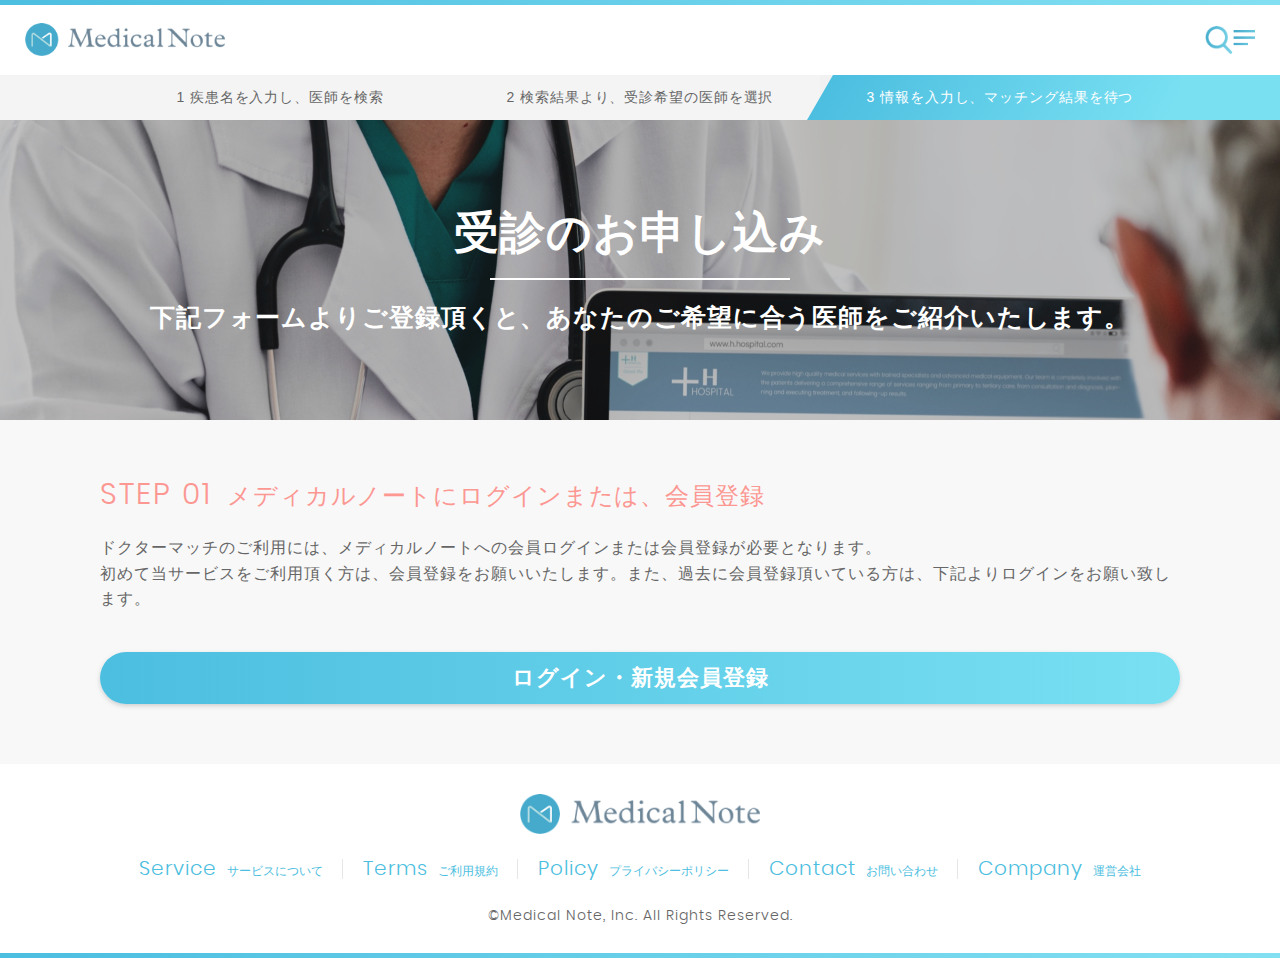
==== apply_login.html @ 449a9677 "受診申し込み画面の構築" ====
<!doctype html>
<html>

<head>
	<meta charset="UTF-8">
	<meta name="viewport" content="width=device-width, initial-scale=1">
	<link rel="canonical" href="https://www.komons-japan.com">
	<title>受診のお申し込み | Doctor Match</title>
	<meta name="description" content="aaaa">
	<link href="img/common/favicon.png" rel="apple-touch-icon" sizes="180x180">
	<link rel="shortcut icon" href="img/common/favicon.png">
	<meta property="og:type" content="article">
	<meta property="og:image" content="aaaa">
	<meta property="og:url" content="https://www.komons-japan.com">
	<meta property="og:locale" content="ja_JP">
	<meta property="og:type" content="article">
	<meta property="og:title" content="医師一覧 | Doctor Match">
	<meta property="og:description" content="aaaa">
	<meta property="og:url" content="aaaa">
	<meta property="og:site_name" content="ドクターマッチ">
	<link rel="stylesheet" href="css/style.css">
	<script type="text/javascript" src="js/jquery-3.3.1.min.js"></script>
	<script type="text/javascript" src="js/layout.js"></script>
	<script type="text/javascript" src="js/select2.min.js"></script>
</head>
<body id="user">
<header>
	<div class="header_inner">
		<div class="header_logo">
			<a href="/"></a>
		</div>
		<div id="headerNav">
			<a href="javascript:void(0);"></a>
		</div>
	</div>
	<div id="slideMenu">
		<div id="slideBg"></div>
		<div class="contents">
			<div id="closeButton">
				<a href="javascript:void(0);"></a>
			</div>
			<div class="inner">
				<div class="form_wrap">
					<div class="search_word">
						<select id="searchDoctor"></select>
						<div class="submit_wrap">
							<span class="search_icon"></span>
							<input type="submit">
						</div>
					</div>
				</div><!-- form_wrap -->
				<div class="popular_word">
					<span class="common_ttl">よく検索されているワード</span>
					<div class="word_list">
						<a href="aaaa">麻疹<span class="num">7</span></a>
						<a href="aaaa">手足口病<span class="num">12</span></a>
						<a href="aaaa">帯状疱疹<span class="num">9</span></a>
						<a href="aaaa">うつ病<span class="num">5</span></a>
						<a href="aaaa">子宮筋腫<span class="num">4</span></a>
						<a href="aaaa">逆流性食道炎<span class="num">10</span></a>
						<a href="aaaa">梅毒<span class="num">6</span></a>
						<a href="aaaa">ギラン・バレー症候群<span class="num">6</span></a>
						<a href="aaaa">大腸がん<span class="num">6</span></a>
						<a href="aaaa">認知症<span class="num">6</span></a>
					</div>
				</div>
			</div>
		</div>
	</div>
</header>
<article id="apply">
	<section id="bread">
		<div class="inner">
			<div class="step">
				<ul>
					<li class="step01"><span>1 疾患名を入力し、医師を検索</span></li>
					<li class="step02"><span>2 検索結果より、受診希望の医師を選択</span></li>
					<li class="step03"><span>3 情報を入力し、マッチング結果を待つ</span></li>
				</ul>
			</div>
		</div>
	</section>
	<section id="main" style="background-image: url(img/apply/main.jpg);">
		<div class="fill"></div>
		<div class="main_content">
			<h1 class="main_ttl">受診のお申し込み</h1>
			<div class="sub_ttl">
				<h2>下記フォームよりご登録頂くと、<span class="newline">あなたのご希望に合う医師をご紹介いたします。</span>
			</div>
		</div><!-- main_content -->
	</section>
	<section id="step01" class="apply_section gray_bg">
		<div class="inner">
		<div class="txt_upper">
			<h3 class="apply_ttl"><span>STEP 01</span>メディカルノートにログインまたは、会員登録</h3>
			<p class="apply_txt"><span>ドクターマッチのご利用には、メディカルノートへの会員ログインまたは会員登録が必要となります。</span><span>初めて当サービスをご利用頂く方は、会員登録をお願いいたします。また、過去に会員登録頂いている方は、下記よりログインをお願い致します。</span></p>
		</div><!-- txt_upper -->
		<div class="login_button">
			<a href="aaaa">ログイン・新規会員登録</a>
		</div>
	</div><!-- inner -->
	</section>
</article>
<footer>
	<div class="footer_inner">
		<div class="footer_logo">
			<img src="img/common/footer_logo.png">
		</div>
		<div class="footer_nav">
			<nav>
				<ul>
					<li>
						<a href="/"><span>Service</span>サービスについて</a>
					</li>
					<li>
						<a href="aaaa"><span>Terms</span>ご利用規約</a>
					</li>
					<li>
						<a href="/"><span>Policy</span>プライバシーポリシー</a>
					</li>
					<li>
						<a href="/"><span>Contact</span>お問い合わせ</a>
					</li>
					<li>
						<a href="/"><span>Company</span>運営会社</a>
					</li>
				</ul>
			</nav>
	</div>
	<div class="footer_copy">
		<p>©Medical Note, Inc. All Rights Reserved.</p>
	</div>
</div>
</footer>
</body>
</html>
---- css/style.css ----
@charset "UTF-8";
/* ----- Google Fonts ----- */
@font-face {
  font-family: 'poppins';
  font-weight: 400;
  src: url("../fonts/poppins.eot"), url("../fonts/poppins.woff") format("woff"), url("../fonts/poppins.ttf") format("truetype"); }

/*デフォルトCSSのリセット*/
/*
html5doctor.com Reset Stylesheet
v1.6.1
Last Updated: 2010-09-17
Author: Richard Clark - http://richclarkdesign.com
Twitter: @rich_clark
*/
html, body, div, span, object, iframe,
h1, h2, h3, h4, h5, h6, p, blockquote, pre,
abbr, address, cite, code,
del, dfn, em, img, ins, kbd, q, samp,
small, strong, sub, sup, var,
b, i,
dl, dt, dd, ol, ul, li,
fieldset, form, label, legend,
table, caption, tbody, tfoot, thead, tr, th, td,
article, aside, canvas, details, figcaption, figure,
footer, header, hgroup, menu, nav, section, summary,
time, mark, audio, video {
  margin: 0;
  padding: 0;
  border: 0;
  outline: 0;
  font-size: 100%;
  vertical-align: baseline;
  background: transparent; }

body {
  line-height: 1; }

article, aside, details, figcaption, figure,
footer, header, hgroup, menu, nav, section {
  display: block; }

ul:after {
  display: block;
  content: "";
  clear: both; }

nav ul {
  list-style: none; }

blockquote, q {
  quotes: none; }

blockquote:before, blockquote:after,
q:before, q:after {
  content: '';
  content: none; }

a {
  margin: 0;
  padding: 0;
  font-size: 100%;
  text-decoration: none;
  vertical-align: baseline;
  background: transparent; }

/* change colours to suit your needs */
ins {
  background-color: #ff9;
  color: #000;
  text-decoration: none; }

/* change colours to suit your needs */
mark {
  background-color: #ff9;
  color: #000;
  font-style: italic;
  font-weight: bold; }

del {
  text-decoration: line-through; }

abbr[title], dfn[title] {
  border-bottom: 1px dotted;
  cursor: help; }

table {
  border-collapse: collapse;
  border-spacing: 0; }

/* change border colour to suit your needs */
hr {
  display: block;
  height: 1px;
  border: 0;
  border-top: 1px solid #cccccc;
  margin: 1em 0;
  padding: 0; }

input, select {
  vertical-align: middle; }

ul {
  list-style: none; }

img {
  max-width: 100%;
  vertical-align: bottom;
  border: none; }

/*ヘッダー部分*/
header {
  position: fixed;
  top: 0;
  left: 0;
  right: 0;
  margin: auto;
  z-index: 100;
  background: #fff;
  width: 100%;
  -webkit-transition: -webkit-box-shadow .5s;
  transition: -webkit-box-shadow .5s;
  -o-transition: box-shadow .5s;
  transition: box-shadow .5s;
  transition: box-shadow .5s, -webkit-box-shadow .5s; }
  header.rolled {
    -webkit-box-shadow: 0 2px 4px 0 rgba(170, 170, 170, 0.5);
    box-shadow: 0 2px 4px 0 rgba(170, 170, 170, 0.5); }
  header::before {
    display: block;
    content: "";
    position: relative;
    top: 0;
    left: 0;
    right: 0;
    margin: auto;
    background-image: -webkit-gradient(linear, right top, left top, from(#83e0f2), to(#4cbee0));
    background-image: -webkit-linear-gradient(right, #83e0f2, #4cbee0);
    background-image: -o-linear-gradient(right, #83e0f2, #4cbee0);
    background-image: linear-gradient(to left, #83e0f2, #4cbee0);
    width: 100%;
    height: 5px; }
  header .header_inner {
    position: relative;
    width: calc(100% - 50px);
    margin: 0 auto;
    height: 70px; }
    header .header_inner .header_logo {
      height: 45px;
      position: absolute;
      top: 0;
      bottom: 0;
      left: 0;
      margin: auto; }
      header .header_inner .header_logo a {
        display: block;
        width: 200px;
        height: 100%;
        background-repeat: no-repeat;
        background-position: center center;
        background-size: 100%;
        background-image: url(../img/common/header_logo.png);
        -webkit-transition: opacity .5s;
        -o-transition: opacity .5s;
        transition: opacity .5s; }
        header .header_inner .header_logo a:hover {
          opacity: 0.7; }
    header .header_inner #headerNav {
      height: 50px;
      position: absolute;
      top: 0;
      bottom: 0;
      right: 0;
      margin: auto; }
      header .header_inner #headerNav a {
        display: block;
        width: 50px;
        height: 100%;
        background-repeat: no-repeat;
        background-position: center center;
        background-size: 100%;
        background-image: url(../img/common/search_icon.png); }
  header #slideMenu #slideBg {
    opacity: 0;
    pointer-events: none;
    position: fixed;
    top: 0;
    bottom: 0;
    left: 0;
    right: 0;
    margin: auto;
    background-color: rgba(60, 60, 60, 0.7);
    z-index: 50;
    -webkit-transition: opacity .5s;
    -o-transition: opacity .5s;
    transition: opacity .5s; }
  header #slideMenu .contents {
    position: fixed;
    top: 0;
    bottom: 0;
    right: -380px;
    margin: auto;
    width: 380px;
    height: 100vh;
    z-index: 101;
    background-color: #f4f4f4;
    overflow: scroll;
    -webkit-transition: right .5s;
    -o-transition: right .5s;
    transition: right .5s; }
    header #slideMenu .contents #closeButton {
      position: absolute;
      top: 20px;
      right: 20px;
      width: 25px;
      height: 25px;
      background-repeat: no-repeat;
      background-position: center center;
      background-image: url(../img/common/closeButton.png);
      background-size: 25px; }
    header #slideMenu .contents .inner {
      padding: 80px 15px; }
      header #slideMenu .contents .inner .form_wrap .search_word {
        position: relative; }
        header #slideMenu .contents .inner .form_wrap .search_word #searchDoctor {
          width: 100%;
          -webkit-box-sizing: border-box;
          box-sizing: border-box;
          -webkit-appearance: none;
          -moz-appearance: none;
          appearance: none;
          padding: 10px;
          font-size: 16px;
          border-radius: 5px;
          -webkit-box-shadow: 0 2px 4px 0 rgba(170, 170, 170, 0.5);
          box-shadow: 0 2px 4px 0 rgba(170, 170, 170, 0.5);
          border: solid 1px #999;
          background: #ffffff; }
        header #slideMenu .contents .inner .form_wrap .search_word .submit_wrap {
          position: absolute;
          top: 0;
          bottom: 0;
          right: 0;
          background-image: -webkit-gradient(linear, right top, left top, from(#79e0f2), to(#4cbee0));
          background-image: -webkit-linear-gradient(right, #79e0f2, #4cbee0);
          background-image: -o-linear-gradient(right, #79e0f2, #4cbee0);
          background-image: linear-gradient(to left, #79e0f2, #4cbee0);
          border-radius: 0 5px 5px 0; }
          header #slideMenu .contents .inner .form_wrap .search_word .submit_wrap .search_icon {
            display: block;
            width: 50px;
            height: 40px;
            pointer-events: none;
            background-repeat: no-repeat;
            background-position: center center;
            background-image: url(../img/common/search.png);
            background-size: 20px; }
          header #slideMenu .contents .inner .form_wrap .search_word .submit_wrap input[type="submit"] {
            opacity: 0;
            position: absolute;
            top: 0;
            bottom: 0;
            right: 0;
            width: 100%;
            margin: auto; }
      header #slideMenu .contents .inner .popular_word {
        margin-top: 30px; }
        header #slideMenu .contents .inner .popular_word .common_ttl {
          font-size: 18px; }
        header #slideMenu .contents .inner .popular_word .word_list a {
          display: inline-block;
          color: #fc9792;
          margin-right: 5px;
          margin-bottom: 10px;
          padding: 5px 10px;
          border-radius: 5px;
          -webkit-box-shadow: 0 2px 4px 0 rgba(170, 170, 170, 0.5);
          box-shadow: 0 2px 4px 0 rgba(170, 170, 170, 0.5);
          background-color: #ffffff;
          border-left: 5px solid #4cbee0;
          -webkit-transition: opacity .5s;
          -o-transition: opacity .5s;
          transition: opacity .5s; }
          header #slideMenu .contents .inner .popular_word .word_list a:hover {
            opacity: 0.7; }
          header #slideMenu .contents .inner .popular_word .word_list a .num {
            display: inline-block;
            margin-left: 10px;
            background: #fc9792;
            width: 25px;
            height: 25px;
            text-align: center;
            line-height: 25px;
            color: #fff;
            font-size: 12px;
            border-radius: 50%; }
  header #slideMenu.open #slideBg {
    opacity: 1;
    pointer-events: all; }
  header #slideMenu.open .contents {
    right: 0px; }

/*フッター部分*/
footer {
  padding: 30px 0 0;
  position: relative; }
  footer::after {
    display: block;
    content: "";
    position: relative;
    bottom: 0;
    left: 0;
    right: 0;
    margin: auto;
    background-image: -webkit-gradient(linear, right top, left top, from(#83e0f2), to(#4cbee0));
    background-image: -webkit-linear-gradient(right, #83e0f2, #4cbee0);
    background-image: -o-linear-gradient(right, #83e0f2, #4cbee0);
    background-image: linear-gradient(to left, #83e0f2, #4cbee0);
    width: 100%;
    height: 5px; }
  footer .footer_inner {
    max-width: 1080px;
    margin-left: auto;
    margin-right: auto; }
    @media screen and (max-width: 1150px) {
      footer .footer_inner {
        max-width: 750px; } }
    @media screen and (max-width: 750px) {
      footer .footer_inner {
        width: 84%; } }
    footer .footer_inner .footer_logo {
      width: 240px;
      margin: 0 auto 25px; }
    footer .footer_inner .footer_nav ul {
      display: -webkit-box;
      display: -ms-flexbox;
      display: flex;
      -ms-flex-wrap: wrap;
      flex-wrap: wrap;
      -webkit-box-pack: center;
      -ms-flex-pack: center;
      justify-content: center; }
      footer .footer_inner .footer_nav ul li {
        position: relative;
        padding-right: 20px;
        margin-right: 20px; }
        footer .footer_inner .footer_nav ul li::after {
          display: block;
          content: "";
          position: absolute;
          top: 0;
          bottom: 0;
          right: 0;
          margin: auto;
          width: 1px;
          height: 20px;
          background: #e6e6e6; }
        footer .footer_inner .footer_nav ul li:last-child {
          padding-right: 0;
          margin-right: 0; }
          footer .footer_inner .footer_nav ul li:last-child::after {
            display: none; }
        footer .footer_inner .footer_nav ul li a {
          color: #4cbee0;
          font-size: 12px; }
          footer .footer_inner .footer_nav ul li a span {
            display: inline-block;
            padding-right: 0.5em;
            font-family: 'poppins', 'Libre Baskerville', "游明朝", YuMincho, "ヒラギノ明朝 ProN W3", "Hiragino Mincho ProN", "HG明朝E", "ＭＳ Ｐ明朝", "ＭＳ 明朝", "Sawarabi Mincho", serif;
            font-weight: 500;
            letter-spacing: 1px;
            font-size: 20px; }
    footer .footer_inner .footer_copy {
      font-family: 'poppins', 'Libre Baskerville', "游明朝", YuMincho, "ヒラギノ明朝 ProN W3", "Hiragino Mincho ProN", "HG明朝E", "ＭＳ Ｐ明朝", "ＭＳ 明朝", "Sawarabi Mincho", serif;
      font-weight: 500;
      letter-spacing: 1px;
      margin: 30px auto;
      text-align: center; }

/*インクリメンタルサーチ部分*/
.select2-container {
  -webkit-box-sizing: border-box;
  box-sizing: border-box;
  display: inline-block;
  margin: 0;
  position: relative;
  vertical-align: middle; }

.select2-container .select2-selection--single {
  -webkit-box-sizing: border-box;
  box-sizing: border-box;
  cursor: pointer;
  display: block;
  height: 40px;
  -moz-user-select: none;
  -ms-user-select: none;
  user-select: none;
  -webkit-user-select: none; }

.select2-container .select2-selection--single .select2-selection__rendered {
  display: block;
  padding-left: 8px;
  padding-right: 20px;
  overflow: hidden;
  -o-text-overflow: ellipsis;
  text-overflow: ellipsis;
  white-space: nowrap; }

.select2-container .select2-selection--single .select2-selection__clear {
  position: relative; }

.select2-container[dir="rtl"] .select2-selection--single .select2-selection__rendered {
  padding-right: 8px;
  padding-left: 20px; }

.select2-container .select2-selection--multiple {
  -webkit-box-sizing: border-box;
  box-sizing: border-box;
  cursor: pointer;
  display: block;
  min-height: 32px;
  -moz-user-select: none;
  -ms-user-select: none;
  user-select: none;
  -webkit-user-select: none; }

.select2-container .select2-selection--multiple .select2-selection__rendered {
  display: inline-block;
  overflow: hidden;
  padding-left: 8px;
  -o-text-overflow: ellipsis;
  text-overflow: ellipsis;
  white-space: nowrap; }

.select2-container .select2-search--inline {
  float: left; }

.select2-container .select2-search--inline .select2-search__field {
  padding: 10px;
  width: calc(100% - 5px);
  -webkit-box-sizing: border-box;
  box-sizing: border-box;
  border-radius: 5px;
  margin-top: 5px;
  margin: 5px auto;
  display: block; }

.select2-container .select2-search--inline .select2-search__field::-webkit-search-cancel-button {
  -webkit-appearance: none; }

.select2-dropdown {
  background-color: white;
  border-radius: 4px;
  -webkit-box-sizing: border-box;
  box-sizing: border-box;
  display: block;
  position: absolute;
  left: -100000px;
  width: 100%;
  z-index: 1051;
  -webkit-box-shadow: 0 2px 4px 0 rgba(170, 170, 170, 0.5);
  box-shadow: 0 2px 4px 0 rgba(170, 170, 170, 0.5);
  margin-top: 20px; }
  .select2-dropdown::before {
    display: block;
    content: "候補の疾患名";
    padding: 10px;
    border-radius: 5px 5px 0 0;
    background-image: -webkit-gradient(linear, right top, left top, from(#79e0f2), to(#4cbee0));
    background-image: -webkit-linear-gradient(right, #79e0f2, #4cbee0);
    background-image: -o-linear-gradient(right, #79e0f2, #4cbee0);
    background-image: linear-gradient(to left, #79e0f2, #4cbee0);
    font-size: 18px;
    letter-spacing: 1px;
    color: #ffffff; }

.select2-results {
  display: block; }

.select2-results__options {
  list-style: none;
  margin: 0;
  padding: 0; }

.select2-results__option {
  padding: 6px;
  -moz-user-select: none;
  -ms-user-select: none;
  user-select: none;
  -webkit-user-select: none; }

.select2-results__option[aria-selected] {
  cursor: pointer; }

.select2-container--open .select2-dropdown {
  left: 0; }

.select2-container--open .select2-dropdown--above {
  border-bottom: none;
  border-bottom-left-radius: 0;
  border-bottom-right-radius: 0; }

.select2-container--open .select2-dropdown--below {
  border-top: none;
  border-top-left-radius: 0;
  border-top-right-radius: 0; }

.select2-search--dropdown {
  display: block;
  padding: 4px; }

.select2-search--dropdown .select2-search__field {
  padding: 4px;
  width: 100%;
  -webkit-box-sizing: border-box;
  box-sizing: border-box; }

.select2-search--dropdown .select2-search__field::-webkit-search-cancel-button {
  -webkit-appearance: none; }

.select2-search--dropdown.select2-search--hide {
  display: none; }

.select2-close-mask {
  border: 0;
  margin: 0;
  padding: 0;
  display: block;
  position: fixed;
  left: 0;
  top: 0;
  min-height: 100%;
  min-width: 100%;
  height: auto;
  width: auto;
  opacity: 0;
  z-index: 99;
  background-color: #fff;
  filter: alpha(opacity=0); }

.select2-hidden-accessible {
  border: 0 !important;
  clip: rect(0 0 0 0) !important;
  -webkit-clip-path: inset(50%) !important;
  clip-path: inset(50%) !important;
  height: 1px !important;
  overflow: hidden !important;
  padding: 0 !important;
  position: absolute !important;
  width: 1px !important;
  white-space: nowrap !important; }

.select2-container--default .select2-selection--single {
  background-color: #fff;
  border: 1px solid #aaa;
  border-radius: 4px; }

.select2-container--default .select2-selection--single .select2-selection__rendered {
  color: #444;
  line-height: 28px; }

.select2-container--default .select2-selection--single .select2-selection__clear {
  cursor: pointer;
  float: right;
  font-weight: bold; }

.select2-container--default .select2-selection--single .select2-selection__placeholder {
  color: #999; }

.select2-container--default .select2-selection--single .select2-selection__arrow {
  height: 26px;
  position: absolute;
  top: 1px;
  right: 1px;
  width: 20px; }

.select2-container--default .select2-selection--single .select2-selection__arrow b {
  border-color: #888 transparent transparent transparent;
  border-style: solid;
  border-width: 5px 4px 0 4px;
  height: 0;
  left: 50%;
  margin-left: -4px;
  margin-top: -2px;
  position: absolute;
  top: 50%;
  width: 0; }

.select2-container--default[dir="rtl"] .select2-selection--single .select2-selection__clear {
  float: left; }

.select2-container--default[dir="rtl"] .select2-selection--single .select2-selection__arrow {
  left: 1px;
  right: auto; }

.select2-container--default.select2-container--disabled .select2-selection--single {
  background-color: #eee;
  cursor: default; }

.select2-container--default.select2-container--disabled .select2-selection--single .select2-selection__clear {
  display: none; }

.select2-container--default.select2-container--open .select2-selection--single .select2-selection__arrow b {
  border-color: transparent transparent #888 transparent;
  border-width: 0 4px 5px 4px; }

.select2-container--default .select2-selection--multiple {
  background-color: white;
  border: 1px solid #aaa;
  border-radius: 4px;
  cursor: text; }

.select2-container--default .select2-selection--multiple .select2-selection__rendered {
  -webkit-box-sizing: border-box;
  box-sizing: border-box;
  list-style: none;
  margin: 0;
  padding: 0 5px;
  width: 100%; }

.select2-container--default .select2-selection--multiple .select2-selection__rendered li {
  list-style: none; }

.select2-container--default .select2-selection--multiple .select2-selection__placeholder {
  color: #999;
  margin-top: 5px;
  float: left; }

.select2-container--default .select2-selection--multiple .select2-selection__clear {
  cursor: pointer;
  float: right;
  font-weight: bold;
  margin-top: 5px;
  margin-right: 10px; }

.select2-container--default .select2-selection--multiple .select2-selection__choice {
  background-color: #e4e4e4;
  border: 1px solid #aaa;
  border-radius: 4px;
  cursor: default;
  float: left;
  margin-right: 5px;
  margin-top: 5px;
  padding: 0 5px; }

.select2-container--default .select2-selection--multiple .select2-selection__choice__remove {
  color: #999;
  cursor: pointer;
  display: inline-block;
  font-weight: bold;
  margin-right: 2px; }

.select2-container--default .select2-selection--multiple .select2-selection__choice__remove:hover {
  color: #333; }

.select2-container--default[dir="rtl"] .select2-selection--multiple .select2-selection__choice, .select2-container--default[dir="rtl"] .select2-selection--multiple .select2-selection__placeholder, .select2-container--default[dir="rtl"] .select2-selection--multiple .select2-search--inline {
  float: right; }

.select2-container--default[dir="rtl"] .select2-selection--multiple .select2-selection__choice {
  margin-left: 5px;
  margin-right: auto; }

.select2-container--default[dir="rtl"] .select2-selection--multiple .select2-selection__choice__remove {
  margin-left: 2px;
  margin-right: auto; }

.select2-container--default.select2-container--focus .select2-selection--multiple {
  border: solid black 1px;
  outline: 0; }

.select2-container--default.select2-container--disabled .select2-selection--multiple {
  background-color: #eee;
  cursor: default; }

.select2-container--default.select2-container--disabled .select2-selection__choice__remove {
  display: none; }

.select2-container--default.select2-container--open.select2-container--above .select2-selection--single, .select2-container--default.select2-container--open.select2-container--above .select2-selection--multiple {
  border-top-left-radius: 0;
  border-top-right-radius: 0; }

.select2-container--default.select2-container--open.select2-container--below .select2-selection--single, .select2-container--default.select2-container--open.select2-container--below .select2-selection--multiple {
  border-bottom-left-radius: 0;
  border-bottom-right-radius: 0; }

.select2-container--default .select2-search--dropdown .select2-search__field {
  border: 1px solid #aaa; }

.select2-container--default .select2-search--inline .select2-search__field {
  background: transparent;
  border: none;
  outline: 0;
  -webkit-box-shadow: none;
  box-shadow: none;
  -webkit-appearance: textfield; }

.select2-container--default .select2-results > .select2-results__options {
  max-height: 200px;
  overflow-y: auto; }

.select2-container--default .select2-results__option[role=group] {
  padding: 0; }

.select2-container--default .select2-results__option[aria-disabled=true] {
  color: #999; }

.select2-container--default .select2-results__option[aria-selected=true] {
  background-color: #ddd; }

.select2-container--default .select2-results__option .select2-results__option {
  padding-left: 1em; }

.select2-container--default .select2-results__option .select2-results__option .select2-results__group {
  padding-left: 0; }

.select2-container--default .select2-results__option .select2-results__option .select2-results__option {
  margin-left: -1em;
  padding-left: 2em; }

.select2-container--default .select2-results__option .select2-results__option .select2-results__option .select2-results__option {
  margin-left: -2em;
  padding-left: 3em; }

.select2-container--default .select2-results__option .select2-results__option .select2-results__option .select2-results__option .select2-results__option {
  margin-left: -3em;
  padding-left: 4em; }

.select2-container--default .select2-results__option .select2-results__option .select2-results__option .select2-results__option .select2-results__option .select2-results__option {
  margin-left: -4em;
  padding-left: 5em; }

.select2-container--default .select2-results__option .select2-results__option .select2-results__option .select2-results__option .select2-results__option .select2-results__option .select2-results__option {
  margin-left: -5em;
  padding-left: 6em; }

.select2-container--default .select2-results__option--highlighted[aria-selected] {
  background-color: #5897fb;
  color: white; }

.select2-container--default .select2-results__group {
  cursor: default;
  display: block;
  padding: 6px; }

.select2-container--classic .select2-selection--single {
  background-color: #f7f7f7;
  border: 1px solid #aaa;
  border-radius: 4px;
  outline: 0;
  background-image: -webkit-linear-gradient(top, #fff 50%, #eee 100%);
  background-image: -o-linear-gradient(top, #fff 50%, #eee 100%);
  background-image: -webkit-gradient(linear, left top, left bottom, color-stop(50%, #fff), to(#eee));
  background-image: linear-gradient(to bottom, #fff 50%, #eee 100%);
  background-repeat: repeat-x;
  filter: progid:DXImageTransform.Microsoft.gradient(startColorstr='#FFFFFFFF', endColorstr='#FFEEEEEE', GradientType=0); }

.select2-container--classic .select2-selection--single:focus {
  border: 1px solid #5897fb; }

.select2-container--classic .select2-selection--single .select2-selection__rendered {
  color: #444;
  line-height: 28px; }

.select2-container--classic .select2-selection--single .select2-selection__clear {
  cursor: pointer;
  float: right;
  font-weight: bold;
  margin-right: 10px; }

.select2-container--classic .select2-selection--single .select2-selection__placeholder {
  color: #999; }

.select2-container--classic .select2-selection--single .select2-selection__arrow {
  background-color: #ddd;
  border: none;
  border-left: 1px solid #aaa;
  border-top-right-radius: 4px;
  border-bottom-right-radius: 4px;
  height: 26px;
  position: absolute;
  top: 1px;
  right: 1px;
  width: 20px;
  background-image: -webkit-linear-gradient(top, #eee 50%, #ccc 100%);
  background-image: -o-linear-gradient(top, #eee 50%, #ccc 100%);
  background-image: -webkit-gradient(linear, left top, left bottom, color-stop(50%, #eee), to(#ccc));
  background-image: linear-gradient(to bottom, #eee 50%, #ccc 100%);
  background-repeat: repeat-x;
  filter: progid:DXImageTransform.Microsoft.gradient(startColorstr='#FFEEEEEE', endColorstr='#FFCCCCCC', GradientType=0); }

.select2-container--classic .select2-selection--single .select2-selection__arrow b {
  border-color: #888 transparent transparent transparent;
  border-style: solid;
  border-width: 5px 4px 0 4px;
  height: 0;
  left: 50%;
  margin-left: -4px;
  margin-top: -2px;
  position: absolute;
  top: 50%;
  width: 0; }

.select2-container--classic[dir="rtl"] .select2-selection--single .select2-selection__clear {
  float: left; }

.select2-container--classic[dir="rtl"] .select2-selection--single .select2-selection__arrow {
  border: none;
  border-right: 1px solid #aaa;
  border-radius: 0;
  border-top-left-radius: 4px;
  border-bottom-left-radius: 4px;
  left: 1px;
  right: auto; }

.select2-container--classic.select2-container--open .select2-selection--single {
  border: 1px solid #5897fb; }

.select2-container--classic.select2-container--open .select2-selection--single .select2-selection__arrow {
  background: transparent;
  border: none; }

.select2-container--classic.select2-container--open .select2-selection--single .select2-selection__arrow b {
  border-color: transparent transparent #888 transparent;
  border-width: 0 4px 5px 4px; }

.select2-container--classic.select2-container--open.select2-container--above .select2-selection--single {
  border-top: none;
  border-top-left-radius: 0;
  border-top-right-radius: 0;
  background-image: -webkit-linear-gradient(top, #fff 0%, #eee 50%);
  background-image: -o-linear-gradient(top, #fff 0%, #eee 50%);
  background-image: -webkit-gradient(linear, left top, left bottom, from(#fff), color-stop(50%, #eee));
  background-image: linear-gradient(to bottom, #fff 0%, #eee 50%);
  background-repeat: repeat-x;
  filter: progid:DXImageTransform.Microsoft.gradient(startColorstr='#FFFFFFFF', endColorstr='#FFEEEEEE', GradientType=0); }

.select2-container--classic.select2-container--open.select2-container--below .select2-selection--single {
  border-bottom: none;
  border-bottom-left-radius: 0;
  border-bottom-right-radius: 0;
  background-image: -webkit-linear-gradient(top, #eee 50%, #fff 100%);
  background-image: -o-linear-gradient(top, #eee 50%, #fff 100%);
  background-image: -webkit-gradient(linear, left top, left bottom, color-stop(50%, #eee), to(#fff));
  background-image: linear-gradient(to bottom, #eee 50%, #fff 100%);
  background-repeat: repeat-x;
  filter: progid:DXImageTransform.Microsoft.gradient(startColorstr='#FFEEEEEE', endColorstr='#FFFFFFFF', GradientType=0); }

.select2-container--classic .select2-selection--multiple {
  background-color: white;
  border: 1px solid #aaa;
  border-radius: 4px;
  cursor: text;
  outline: 0; }

.select2-container--classic .select2-selection--multiple:focus {
  border: 1px solid #5897fb; }

.select2-container--classic .select2-selection--multiple .select2-selection__rendered {
  list-style: none;
  margin: 0;
  padding: 0 5px; }

.select2-container--classic .select2-selection--multiple .select2-selection__clear {
  display: none; }

.select2-container--classic .select2-selection--multiple .select2-selection__choice {
  background-color: #e4e4e4;
  border: 1px solid #aaa;
  border-radius: 4px;
  cursor: default;
  float: left;
  margin-right: 5px;
  margin-top: 5px;
  padding: 0 5px; }

.select2-container--classic .select2-selection--multiple .select2-selection__choice__remove {
  color: #888;
  cursor: pointer;
  display: inline-block;
  font-weight: bold;
  margin-right: 2px; }

.select2-container--classic .select2-selection--multiple .select2-selection__choice__remove:hover {
  color: #555; }

.select2-container--classic[dir="rtl"] .select2-selection--multiple .select2-selection__choice {
  float: right;
  margin-left: 5px;
  margin-right: auto; }

.select2-container--classic[dir="rtl"] .select2-selection--multiple .select2-selection__choice__remove {
  margin-left: 2px;
  margin-right: auto; }

.select2-container--classic.select2-container--open .select2-selection--multiple {
  border: 1px solid #5897fb; }

.select2-container--classic.select2-container--open.select2-container--above .select2-selection--multiple {
  border-top: none;
  border-top-left-radius: 0;
  border-top-right-radius: 0; }

.select2-container--classic.select2-container--open.select2-container--below .select2-selection--multiple {
  border-bottom: none;
  border-bottom-left-radius: 0;
  border-bottom-right-radius: 0; }

.select2-container--classic .select2-search--dropdown .select2-search__field {
  border: 1px solid #aaa;
  outline: 0; }

.select2-container--classic .select2-search--inline .select2-search__field {
  outline: 0;
  -webkit-box-shadow: none;
  box-shadow: none; }

.select2-container--classic .select2-dropdown {
  background-color: #fff;
  border: 1px solid transparent; }

.select2-container--classic .select2-dropdown--above {
  border-bottom: none; }

.select2-container--classic .select2-dropdown--below {
  border-top: none; }

.select2-container--classic .select2-results > .select2-results__options {
  max-height: 200px;
  overflow-y: auto; }

.select2-container--classic .select2-results__option[role=group] {
  padding: 0; }

.select2-container--classic .select2-results__option[aria-disabled=true] {
  color: grey; }

.select2-container--classic .select2-results__option--highlighted[aria-selected] {
  background-color: #3875d7;
  color: #fff; }

.select2-container--classic .select2-results__group {
  cursor: default;
  display: block;
  padding: 6px; }

.select2-container--classic.select2-container--open .select2-dropdown {
  border-color: #5897fb; }

/*共通部分*/
body {
  font-size: 14px;
  line-height: 1;
  font-family: 游ゴシック体, "Yu Gothic", YuGothic, "ヒラギノ角ゴシック Pro", "Hiragino Kaku Gothic Pro", メイリオ, Meiryo, Osaka, "ＭＳ Ｐゴシック", "MS PGothic", sans-serif;
  width: 100%;
  overflow-x: hidden;
  color: #666666; }

.common_ttl {
  display: block;
  font-size: 20px;
  font-weight: bold;
  letter-spacing: 2px;
  color: #666666;
  position: relative;
  padding-bottom: 15px;
  margin-bottom: 15px; }
  .common_ttl::before, .common_ttl:after {
    dispaly: block;
    content: "";
    position: absolute;
    bottom: 0;
    left: 0;
    height: 1px; }
  .common_ttl::before {
    right: 0;
    margin: auto;
    width: 100%;
    background: #d8d8d8; }
  .common_ttl::after {
    width: 100px;
    background: #4cbee0; }

article {
  padding-top: 75px; }
  article section .inner {
    max-width: 1080px;
    margin-left: auto;
    margin-right: auto;
    margin-left: auto;
    margin-right: auto; }
    @media screen and (max-width: 1150px) {
      article section .inner {
        max-width: 750px; } }
    @media screen and (max-width: 750px) {
      article section .inner {
        width: 84%; } }
  article .ttl01 {
    width: 50%;
    padding: 15px 0px;
    background-image: -webkit-gradient(linear, right top, left top, from(#79e0f2), to(#4cbee0));
    background-image: -webkit-linear-gradient(right, #79e0f2, #4cbee0);
    background-image: -o-linear-gradient(right, #79e0f2, #4cbee0);
    background-image: linear-gradient(to left, #79e0f2, #4cbee0);
    border-radius: 0 200px 200px 0;
    position: relative;
    position: relative; }
    article .ttl01::before {
      position: absolute;
      display: block;
      content: "";
      width: calc(50vw - 540px);
      height: 100%;
      right: 100%;
      top: 0;
      bottom: 0;
      margin: auto;
      z-index: 1; }
      @media screen and (max-width: 1100px) {
        article .ttl01::before {
          width: calc(50vw - 360px); } }
      @media screen and (max-width: 750px) {
        article .ttl01::before {
          width: 4vw; } }
    article .ttl01::before {
      background: #4cbee0; }
    article .ttl01 span {
      display: inline-block;
      padding-left: 5px;
      color: #fff;
      font-size: 20px;
      font-weight: bold;
      letter-spacing: 2px;
      position: relative;
      z-index: 10; }

/*ユーザー側メインビジュアル部分*/
#main {
  width: 100%;
  height: 300px;
  position: relative;
  display: -webkit-box;
  display: -ms-flexbox;
  display: flex;
  -ms-flex-wrap: wrap;
  flex-wrap: wrap;
  background-image: url("../img/doctor_list/main.jpg");
  background-size: cover; }
  #main .fill {
    position: absolute;
    top: 0;
    bottom: 0;
    left: 0;
    right: 0;
    margin: auto;
    background-color: rgba(51, 51, 51, 0.3); }
  #main .main_content {
    position: absolute;
    width: 100%;
    height: 120px;
    top: 0;
    bottom: 0;
    left: 0;
    right: 0;
    margin: auto;
    z-index: 10;
    text-align: center;
    color: #fff; }
    #main .main_content .main_ttl {
      font-size: 45px;
      font-weight: bold;
      letter-spacing: 0.9px;
      margin-bottom: 50px;
      position: relative; }
      #main .main_content .main_ttl::after {
        position: absolute;
        bottom: -25px;
        left: 0;
        right: 0;
        margin: auto;
        display: block;
        content: "";
        width: 300px;
        height: 2px;
        background: #fff; }
    #main .main_content .sub_ttl {
      font-size: 25px;
      font-weight: bold;
      letter-spacing: 0.9px; }

/*フォーム部分共通*/
form select {
  -webkit-appearance: none;
  -moz-appearance: none;
  appearance: none;
  font-size: 16px; }

form :placeholder-shown {
  color: #e6e6e6;
  font-size: 16px; }

form ::-webkit-input-placeholder {
  color: #e6e6e6; }

form :-moz-placeholder {
  color: #e6e6e6;
  opacity: 1; }

form ::-moz-placeholder {
  color: #e6e6e6;
  opacity: 1; }

form :-ms-input-placeholder {
  color: #e6e6e6; }

form textarea {
  -webkit-box-sizing: border-box;
  box-sizing: border-box;
  padding: 5px;
  border-radius: 0;
  -webkit-appearance: none;
  -webkit-box-shadow: none;
  box-shadow: none;
  font-size: 16px;
  line-height: 1.5; }

form input {
  -webkit-transition: all 0.3s;
  -o-transition: all 0.3s;
  transition: all 0.3s; }

form input[type="text"]:focus,
form input[type="email"]:focus,
form input[type="tel"]:focus,
form input[type="number"]:focus,
form input[type="submit"]:focus,
form select:focus,
form textarea:focus {
  outline: 0;
  border-color: #4cbee0 !important; }

form input[type="text"],
form input[type="email"],
form input[type="tel"],
form input[type="number"] {
  width: 100%;
  -webkit-box-sizing: border-box;
  box-sizing: border-box;
  -webkit-appearance: none;
  -moz-appearance: none;
  appearance: none;
  padding: 10px;
  font-size: 16px;
  border-radius: 5px;
  -webkit-box-shadow: 0 2px 4px 0 rgba(170, 170, 170, 0.5);
  box-shadow: 0 2px 4px 0 rgba(170, 170, 170, 0.5);
  border: solid 1px #999;
  background: #ffffff;
  color: #666; }

form textarea {
  width: 100%;
  -webkit-box-sizing: border-box;
  box-sizing: border-box;
  -webkit-appearance: none;
  -moz-appearance: none;
  appearance: none;
  padding: 10px;
  font-size: 16px;
  height: 180px;
  border-radius: 5px;
  -webkit-box-shadow: 0 2px 4px 0 rgba(170, 170, 170, 0.5);
  box-shadow: 0 2px 4px 0 rgba(170, 170, 170, 0.5);
  border: solid 1px #999;
  background: #ffffff;
  color: #666; }

form input[type="submit"],
form input[type="button"] {
  -webkit-appearance: none;
  -moz-appearance: none;
  appearance: none; }

/* custom */
.form_radio {
  display: -webkit-box;
  display: -ms-flexbox;
  display: flex;
  -ms-flex-wrap: wrap;
  flex-wrap: wrap; }
  .form_radio .radio_item label {
    display: -webkit-box;
    display: -ms-flexbox;
    display: flex;
    -ms-flex-wrap: wrap;
    flex-wrap: wrap;
    -webkit-box-align: center;
    -ms-flex-align: center;
    align-items: center;
    margin-right: 15px;
    padding: 0px 0px 0px 30px;
    line-height: 20px;
    position: relative; }
    .form_radio .radio_item label::before {
      display: block;
      content: "";
      position: absolute;
      top: 0;
      bottom: 0;
      left: 0;
      width: 20px;
      height: 20px;
      border-radius: 22.5px;
      -webkit-box-shadow: 0 2px 4px 0 rgba(170, 170, 170, 0.5);
      box-shadow: 0 2px 4px 0 rgba(170, 170, 170, 0.5);
      border: solid 1px #999;
      background: #fff; }
    .form_radio .radio_item label:after {
      display: block;
      content: "";
      position: absolute;
      top: 6px;
      bottom: 6px;
      left: 6px;
      width: 10px;
      height: 10px;
      border-radius: 22.5px;
      background: #4cbee0;
      opacity: 0;
      -webkit-transition: opacity .5s;
      -o-transition: opacity .5s;
      transition: opacity .5s; }
    .form_radio .radio_item label input[type="checkbox"], .form_radio .radio_item label input[type="radio"] {
      display: none; }
    .form_radio .radio_item label.selected:after {
      opacity: 1; }

/*パンくず部分*/
#bread {
  width: 100%;
  height: 45px;
  background-color: #f4f4f4; }
  #bread .inner {
    max-width: 1080px;
    margin-left: auto;
    margin-right: auto;
    position: relative; }
    @media screen and (max-width: 1150px) {
      #bread .inner {
        max-width: 750px; } }
    @media screen and (max-width: 750px) {
      #bread .inner {
        width: 84%; } }
    #bread .inner .step ul {
      display: -webkit-box;
      display: -ms-flexbox;
      display: flex;
      -ms-flex-wrap: wrap;
      flex-wrap: wrap; }
      #bread .inner .step ul li {
        position: relative;
        width: calc(100% / 3);
        line-height: 45px;
        text-align: center;
        font-size: 14px;
        letter-spacing: 0.9px;
        color: #666666; }
        #bread .inner .step ul li span {
          position: relative;
          z-index: 10; }

#index #bread .inner {
  position: relative; }
  #index #bread .inner::before {
    position: absolute;
    display: block;
    content: "";
    width: calc(50vw - 540px);
    height: 100%;
    right: 100%;
    top: 0;
    bottom: 0;
    margin: auto;
    z-index: 1; }
    @media screen and (max-width: 1100px) {
      #index #bread .inner::before {
        width: calc(50vw - 360px); } }
    @media screen and (max-width: 750px) {
      #index #bread .inner::before {
        width: 4vw; } }
  #index #bread .inner::before {
    background: #4cbee0; }

#index #bread .step01 {
  background: -webkit-gradient(linear, left top, right top, from(#4cbee0), color-stop(50%, #4cbee0), color-stop(50%, #f1f1f1), to(#f1f1f1));
  background: -webkit-linear-gradient(left, #4cbee0 0%, #4cbee0 50%, #f1f1f1 50%, #f1f1f1 100%);
  background: -o-linear-gradient(left, #4cbee0 0%, #4cbee0 50%, #f1f1f1 50%, #f1f1f1 100%);
  background: linear-gradient(90deg, #4cbee0 0%, #4cbee0 50%, #f1f1f1 50%, #f1f1f1 100%); }
  #index #bread .step01::before {
    display: block;
    content: "";
    position: absolute;
    top: 0;
    bottom: 0;
    left: 0;
    right: 0;
    margin: auto;
    width: 100%;
    height: 45px;
    background-image: -webkit-gradient(linear, right top, left top, from(#79e0f2), to(#4cbee0));
    background-image: -webkit-linear-gradient(right, #79e0f2, #4cbee0);
    background-image: -o-linear-gradient(right, #79e0f2, #4cbee0);
    background-image: linear-gradient(to left, #79e0f2, #4cbee0);
    -webkit-transform: skewX(-30deg);
    -ms-transform: skewX(-30deg);
    transform: skewX(-30deg); }
  #index #bread .step01 span {
    color: #fff; }

#doctorList #bread .step02::before {
  display: block;
  content: "";
  position: absolute;
  top: 0;
  bottom: 0;
  left: 0;
  right: 0;
  margin: auto;
  width: 100%;
  height: 45px;
  background-image: -webkit-gradient(linear, right top, left top, from(#79e0f2), to(#4cbee0));
  background-image: -webkit-linear-gradient(right, #79e0f2, #4cbee0);
  background-image: -o-linear-gradient(right, #79e0f2, #4cbee0);
  background-image: linear-gradient(to left, #79e0f2, #4cbee0);
  -webkit-transform: skewX(-30deg);
  -ms-transform: skewX(-30deg);
  transform: skewX(-30deg); }

#doctorList #bread .step02 span {
  color: #fff; }

#apply #bread .inner {
  position: relative; }
  #apply #bread .inner::before {
    position: absolute;
    display: block;
    content: "";
    width: calc(50vw - 540px);
    height: 100%;
    left: 100%;
    top: 0;
    bottom: 0;
    margin: auto;
    z-index: 1; }
    @media screen and (max-width: 1100px) {
      #apply #bread .inner::before {
        width: calc(50vw - 360px); } }
    @media screen and (max-width: 750px) {
      #apply #bread .inner::before {
        width: 4vw; } }
  #apply #bread .inner::before {
    background: #79e0f2; }

#apply #bread .step03 {
  background: -webkit-gradient(linear, left top, right top, from(#f1f1f1), color-stop(50%, #f1f1f1), color-stop(50%, #79e0f2), to(#79e0f2));
  background: -webkit-linear-gradient(left, #f1f1f1 0%, #f1f1f1 50%, #79e0f2 50%, #79e0f2 100%);
  background: -o-linear-gradient(left, #f1f1f1 0%, #f1f1f1 50%, #79e0f2 50%, #79e0f2 100%);
  background: linear-gradient(90deg, #f1f1f1 0%, #f1f1f1 50%, #79e0f2 50%, #79e0f2 100%); }
  #apply #bread .step03::before {
    display: block;
    content: "";
    position: absolute;
    top: 0;
    bottom: 0;
    left: 0;
    right: 0;
    margin: auto;
    width: 100%;
    height: 45px;
    background-image: -webkit-gradient(linear, right top, left top, from(#79e0f2), to(#4cbee0));
    background-image: -webkit-linear-gradient(right, #79e0f2, #4cbee0);
    background-image: -o-linear-gradient(right, #79e0f2, #4cbee0);
    background-image: linear-gradient(to left, #79e0f2, #4cbee0);
    -webkit-transform: skewX(-30deg);
    -ms-transform: skewX(-30deg);
    transform: skewX(-30deg); }
  #apply #bread .step03 span {
    color: #fff; }

/*ポップアップ部分*/
#popUp {
  opacity: 0;
  pointer-events: none;
  position: fixed;
  top: 0;
  bottom: 0;
  left: 0;
  right: 0;
  margin: auto;
  z-index: 500;
  -webkit-transition: opacity .5s;
  -o-transition: opacity .5s;
  transition: opacity .5s; }
  #popUp #popBg {
    position: fixed;
    top: 0;
    bottom: 0;
    left: 0;
    right: 0;
    margin: auto;
    background-color: rgba(60, 60, 60, 0.7);
    -webkit-transition: opacity .5s;
    -o-transition: opacity .5s;
    transition: opacity .5s; }
  #popUp .popContents {
    position: absolute;
    top: 0;
    bottom: 0;
    left: 0;
    right: 0;
    margin: auto;
    max-width: 1080px;
    margin-left: auto;
    margin-right: auto;
    height: 480px;
    z-index: 520;
    border-radius: 5px;
    -webkit-box-shadow: 0 2px 4px 0 rgba(0, 0, 0, 0.5);
    box-shadow: 0 2px 4px 0 rgba(0, 0, 0, 0.5);
    background-color: #ffffff; }
    @media screen and (max-width: 1150px) {
      #popUp .popContents {
        max-width: 750px; } }
    @media screen and (max-width: 750px) {
      #popUp .popContents {
        width: 84%; } }
    #popUp .popContents .pop_ttl_wrap {
      position: relative;
      text-align: center; }
      #popUp .popContents .pop_ttl_wrap .pop_ttl {
        font-size: 22px;
        font-weight: bold;
        letter-spacing: 1px;
        color: #ffffff;
        padding: 15px 0;
        background-image: -webkit-gradient(linear, right top, left top, from(#79e0f2), to(#4cbee0));
        background-image: -webkit-linear-gradient(right, #79e0f2, #4cbee0);
        background-image: -o-linear-gradient(right, #79e0f2, #4cbee0);
        background-image: linear-gradient(to left, #79e0f2, #4cbee0);
        border-radius: 5px 5px 0 0; }
      #popUp .popContents .pop_ttl_wrap #popClose {
        position: absolute;
        top: 0;
        bottom: 0;
        right: 0px;
        margin: auto;
        width: 55px;
        height: 25px;
        background-repeat: no-repeat;
        background-position: center center;
        background-image: url(../img/common/close.png);
        background-size: 25px; }
    #popUp .popContents .pop_text {
      padding: 30px 25px; }
      #popUp .popContents .pop_text .pop_item {
        display: none;
        max-height: 380px;
        overflow: scroll; }
        #popUp .popContents .pop_text .pop_item::-webkit-scrollbar {
          display: none; }
        #popUp .popContents .pop_text .pop_item .pop_wrap {
          margin-bottom: 25px; }
          #popUp .popContents .pop_text .pop_item .pop_wrap h4 {
            font-size: 18px;
            color: #4cbee0;
            padding-bottom: 15px;
            margin-bottom: 15px;
            border-bottom: 1px dotted #4cbee0; }
          #popUp .popContents .pop_text .pop_item .pop_wrap p {
            font-size: 16px;
            line-height: 1.6;
            letter-spacing: 1px; }
  #popUp.popOpen {
    opacity: 1;
    pointer-events: all; }

/*医師一覧ページ*/
#doctorList #searchForm .result {
  width: 100%;
  height: 60px;
  background: #fc9792;
  color: #fff;
  text-align: center;
  font-weight: bold;
  letter-spacing: 0.5px;
  display: -webkit-box;
  display: -ms-flexbox;
  display: flex;
  -ms-flex-wrap: wrap;
  flex-wrap: wrap;
  -webkit-box-align: center;
  -ms-flex-align: center;
  align-items: center;
  -webkit-box-pack: center;
  -ms-flex-pack: center;
  justify-content: center; }
  #doctorList #searchForm .result span.txt {
    display: block;
    font-size: 22px; }
  #doctorList #searchForm .result span#totalNum {
    display: block;
    font-size: 35px;
    height: 1.1em;
    padding: 0 0.2em 0 0; }

#doctorList #searchForm .search_form {
  position: relative;
  padding: 40px 0; }
  #doctorList #searchForm .search_form::before {
    display: block;
    content: "";
    position: absolute;
    top: 0;
    left: 0;
    width: 100%;
    height: 100%;
    opacity: 0.1;
    background-image: url(../img/common/dott_bg.png);
    background-size: 2px; }
  #doctorList #searchForm .search_form div {
    position: relative;
    z-index: 10; }
  #doctorList #searchForm .search_form #serchForm {
    width: 100%;
    -webkit-box-sizing: border-box;
    box-sizing: border-box;
    -webkit-appearance: none;
    -moz-appearance: none;
    appearance: none;
    padding: 10px;
    font-size: 16px;
    border-radius: 5px;
    -webkit-box-shadow: 0 2px 4px 0 rgba(170, 170, 170, 0.5);
    box-shadow: 0 2px 4px 0 rgba(170, 170, 170, 0.5);
    border: solid 1px #999;
    background: #ffffff; }
  #doctorList #searchForm .search_form .form_wrap {
    width: 900px;
    margin: 0 auto;
    position: relative;
    text-align: center; }
    #doctorList #searchForm .search_form .form_wrap .search_word {
      width: 100%; }
    #doctorList #searchForm .search_form .form_wrap .submit_wrap {
      position: absolute;
      top: 0;
      bottom: 0;
      right: 0;
      margin: auto; }
      #doctorList #searchForm .search_form .form_wrap .submit_wrap::before {
        display: block;
        content: "";
        position: absolute;
        z-index: 10;
        width: 30px;
        height: 30px;
        top: 0;
        bottom: 0;
        left: 10px;
        margin: auto;
        background-repeat: no-repeat;
        background-position: center center;
        background-image: url(../img/common/search.png);
        background-size: 20px; }
      #doctorList #searchForm .search_form .form_wrap .submit_wrap .submit_word {
        height: 40px;
        background-image: -webkit-gradient(linear, right top, left top, from(#79e0f2), to(#4cbee0));
        background-image: -webkit-linear-gradient(right, #79e0f2, #4cbee0);
        background-image: -o-linear-gradient(right, #79e0f2, #4cbee0);
        background-image: linear-gradient(to left, #79e0f2, #4cbee0);
        border: 0;
        -webkit-box-shadow: 0;
        box-shadow: 0;
        border-radius: 0 5px 5px 0;
        padding: 0 20px 0 45px;
        color: #fff;
        font-weight: bold;
        -webkit-transition: opacity 1s;
        -o-transition: opacity 1s;
        transition: opacity 1s; }
        #doctorList #searchForm .search_form .form_wrap .submit_wrap .submit_word:hover {
          opacity: 0.7; }

#doctorList #list {
  margin: 60px 0 0; }
  #doctorList #list .filter {
    margin-top: 30px;
    padding: 25px 30px;
    border-radius: 5px;
    -webkit-box-shadow: 0 2px 4px 0 rgba(170, 170, 170, 0.5);
    box-shadow: 0 2px 4px 0 rgba(170, 170, 170, 0.5);
    border: solid 1px #d8d8d8;
    background-color: #f4f4f4; }
  #doctorList #list #doctors ul {
    display: -webkit-box;
    display: -ms-flexbox;
    display: flex;
    -ms-flex-wrap: wrap;
    flex-wrap: wrap;
    margin-top: 100px; }
    #doctorList #list #doctors ul li {
      position: relative;
      width: 255px;
      margin-bottom: 90px;
      -webkit-box-sizing: border-box;
      box-sizing: border-box;
      margin-right: 20px;
      border-radius: 10px;
      -webkit-box-shadow: 0 2px 4px 0 rgba(170, 170, 170, 0.5);
      box-shadow: 0 2px 4px 0 rgba(170, 170, 170, 0.5);
      border: solid 2px #4cbee0;
      background-color: #ebf7fa;
      padding: 90px 20px 20px 20px;
      text-align: center;
      -webkit-transition: background-color .5s, border .5s;
      -o-transition: background-color .5s, border .5s;
      transition: background-color .5s, border .5s; }
      #doctorList #list #doctors ul li:nth-child(4n) {
        margin-right: 0; }
      #doctorList #list #doctors ul li .doctor_icon {
        position: absolute;
        left: 0;
        right: 0;
        top: -60px; }
        #doctorList #list #doctors ul li .doctor_icon div {
          display: inline-block;
          width: 120px;
          height: 120px;
          border-radius: 50%;
          background-color: #f1f1f1;
          -webkit-box-shadow: 0 2px 4px 0 rgba(170, 170, 170, 0.5);
          box-shadow: 0 2px 4px 0 rgba(170, 170, 170, 0.5);
          border: solid 2px #fff;
          background-repeat: no-repeat;
          background-position: center center;
          background-size: cover; }
      #doctorList #list #doctors ul li .info_wrap .hospital {
        font-size: 16px;
        margin-bottom: 10px; }
      #doctorList #list #doctors ul li .info_wrap .name {
        font-size: 16px;
        font-weight: bold; }
        #doctorList #list #doctors ul li .info_wrap .name::after {
          display: inline-block;
          padding-left: 0.2em;
          content: "先生"; }
        #doctorList #list #doctors ul li .info_wrap .name span {
          display: inline-block;
          font-size: 22px; }
      #doctorList #list #doctors ul li .info_wrap .area {
        display: inline-block;
        margin: 15px 0;
        padding: 5px 15px;
        border-radius: 30px;
        -webkit-box-shadow: 0 2px 4px 0 rgba(170, 170, 170, 0.5);
        box-shadow: 0 2px 4px 0 rgba(170, 170, 170, 0.5);
        color: #fff;
        font-size: 14px;
        font-weight: bold;
        -webkit-transition: background .5s;
        -o-transition: background .5s;
        transition: background .5s; }
      #doctorList #list #doctors ul li .form_wrap .form_radio {
        display: -webkit-box;
        display: -ms-flexbox;
        display: flex;
        -ms-flex-wrap: wrap;
        flex-wrap: wrap;
        -webkit-box-pack: center;
        -ms-flex-pack: center;
        justify-content: center; }
        #doctorList #list #doctors ul li .form_wrap .form_radio label {
          font-size: 18px;
          font-weight: bold;
          color: #4cbee0;
          margin: 0;
          -webkit-transition: color .5s;
          -o-transition: color .5s;
          transition: color .5s; }
      #doctorList #list #doctors ul li .form_wrap .detail_button {
        margin-top: 20px; }
        #doctorList #list #doctors ul li .form_wrap .detail_button a {
          display: block;
          padding: 10px 0;
          background-image: -webkit-gradient(linear, right top, left top, from(#79e0f2), to(#4cbee0));
          background-image: -webkit-linear-gradient(right, #79e0f2, #4cbee0);
          background-image: -o-linear-gradient(right, #79e0f2, #4cbee0);
          background-image: linear-gradient(to left, #79e0f2, #4cbee0);
          font-size: 18px;
          font-weight: bold;
          color: #fff;
          border-radius: 100px;
          -webkit-transition: background .5s, background-image .5s, opacity .5s;
          -o-transition: background .5s, background-image .5s, opacity .5s;
          transition: background .5s, background-image .5s, opacity .5s; }
          #doctorList #list #doctors ul li .form_wrap .detail_button a:hover {
            opacity: 0.7; }
      #doctorList #list #doctors ul li.removed {
        opacity: 0.6;
        border: solid 2px #e6e6e6;
        background-color: #f8f8f8; }
        #doctorList #list #doctors ul li.removed .info_wrap .area {
          background-color: #666 !important; }
        #doctorList #list #doctors ul li.removed .form_wrap .form_radio {
          display: -webkit-box;
          display: -ms-flexbox;
          display: flex;
          -ms-flex-wrap: wrap;
          flex-wrap: wrap;
          -webkit-box-pack: center;
          -ms-flex-pack: center;
          justify-content: center; }
          #doctorList #list #doctors ul li.removed .form_wrap .form_radio label {
            color: #999; }
        #doctorList #list #doctors ul li.removed .form_wrap .detail_button {
          margin-top: 20px; }
          #doctorList #list #doctors ul li.removed .form_wrap .detail_button a {
            background: #666; }
      #doctorList #list #doctors ul li.tokyo .info_wrap .area {
        background-color: #4cbee0; }
        #doctorList #list #doctors ul li.tokyo .info_wrap .area::after {
          display: inline-block;
          content: "東京"; }
      #doctorList #list #doctors ul li.fukuoka .info_wrap .area {
        background-color: #fc9792; }
        #doctorList #list #doctors ul li.fukuoka .info_wrap .area::after {
          display: inline-block;
          content: "福岡"; }
  #doctorList #list #submitWrap {
    position: relative;
    padding-bottom: 25px;
    text-align: center;
    background: #fff; }
    #doctorList #list #submitWrap::before {
      display: block;
      content: "";
      position: absolute;
      top: 0;
      left: 0;
      width: 100%;
      height: 100%;
      opacity: 0.1;
      background-image: url(../img/common/dott_bg.png);
      background-size: 2px; }
    #doctorList #list #submitWrap div {
      position: relative;
      z-index: 10; }
    #doctorList #list #submitWrap.fixed {
      position: fixed;
      left: 0;
      right: 0;
      bottom: 0;
      margin: auto;
      z-index: 100;
      -webkit-box-shadow: 0 -4px 4px 0 rgba(170, 170, 170, 0.5);
      box-shadow: 0 -4px 4px 0 rgba(170, 170, 170, 0.5); }
    #doctorList #list #submitWrap .submit_ttl {
      font-size: 22px;
      padding: 10px 0;
      color: #fff;
      background: #fc9792; }
    #doctorList #list #submitWrap .current_state {
      margin: 25px 0;
      font-size: 22px; }
      #doctorList #list #submitWrap .current_state #allNum {
        display: inline-block;
        padding: 0 0.2em;
        font-weight: bold; }
      #doctorList #list #submitWrap .current_state #selectedNum {
        display: inline-block;
        font-size: 30px;
        padding: 0 0.2em;
        font-weight: bold;
        color: #fc9792; }
    #doctorList #list #submitWrap .submit_wrap {
      width: 800px;
      margin: 0 auto;
      position: relative; }
      #doctorList #list #submitWrap .submit_wrap .submit_label {
        width: 100%;
        -webkit-box-sizing: border-box;
        box-sizing: border-box;
        padding: 15px 0;
        border-radius: 100px;
        background-image: -webkit-gradient(linear, right top, left top, from(#79e0f2), to(#4cbee0));
        background-image: -webkit-linear-gradient(right, #79e0f2, #4cbee0);
        background-image: -o-linear-gradient(right, #79e0f2, #4cbee0);
        background-image: linear-gradient(to left, #79e0f2, #4cbee0);
        text-align: center;
        display: inline-block;
        font-size: 22px;
        font-weight: bold;
        letter-spacing: 1px;
        color: #fff;
        pointer-events: none; }
        #doctorList #list #submitWrap .submit_wrap .submit_label span.arrow {
          position: relative;
          display: inline-block;
          padding-right: 100px; }
          #doctorList #list #submitWrap .submit_wrap .submit_label span.arrow::after {
            display: block;
            content: "";
            position: absolute;
            top: 0;
            bottom: 0;
            right: 0;
            margin: auto;
            background-repeat: no-repeat;
            background-position: center center;
            background-image: url(../img/common/arrow.png);
            background-size: 70px;
            width: 70px;
            height: 10px;
            -webkit-transition: right .5s;
            -o-transition: right .5s;
            transition: right .5s; }
      #doctorList #list #submitWrap .submit_wrap input[type="submit"] {
        opacity: 0;
        display: block;
        position: absolute;
        width: 100%;
        height: 100%;
        top: 0;
        bottom: 0;
        left: 0;
        right: 0;
        margin: auto; }
      #doctorList #list #submitWrap .submit_wrap:hover .submit_label span.arrow::after {
        right: -15px; }

/*受診申し込みページ*/
.apply_section {
  padding: 60px 0 30px; }
  .apply_section#step01 {
    padding: 60px 0; }
  .apply_section.gray_bg {
    background: #f8f8f8; }
  .apply_section .txt_upper .apply_ttl {
    font-size: 24px;
    font-weight: normal;
    letter-spacing: 0.9px;
    color: #fc9792;
    margin-bottom: 25px; }
    .apply_section .txt_upper .apply_ttl span {
      display: inline-block;
      font-family: 'poppins', 'Libre Baskerville', "游明朝", YuMincho, "ヒラギノ明朝 ProN W3", "Hiragino Mincho ProN", "HG明朝E", "ＭＳ Ｐ明朝", "ＭＳ 明朝", "Sawarabi Mincho", serif;
      font-weight: 500;
      letter-spacing: 1px;
      font-size: 30px;
      letter-spacing: 2px;
      margin-right: 0.5em; }
  .apply_section .txt_upper .apply_txt {
    font-size: 16px;
    line-height: 1.6;
    letter-spacing: 1px; }
    .apply_section .txt_upper .apply_txt span {
      display: block; }
  .apply_section .txt_upper .ttl_help {
    margin: 20px 0 10px; }
    .apply_section .txt_upper .ttl_help span {
      font-size: 18px;
      line-height: 40px;
      color: #4cbee0;
      position: relative;
      padding-left: 50px; }
      .apply_section .txt_upper .ttl_help span::before {
        display: block;
        content: "";
        position: absolute;
        top: 0;
        bottom: 0;
        left: 0;
        margin: auto;
        width: 40px;
        height: 40px;
        background-repeat: no-repeat;
        background-position: center center;
        background-image: url(../img/apply/help.png);
        background-size: 40px; }
  .apply_section .txt_upper .notice_list ul li {
    font-size: 16px;
    line-height: 1.6;
    letter-spacing: 1px; }
  .apply_section .login_button {
    margin-top: 40px; }
    .apply_section .login_button a {
      display: block;
      -webkit-box-shadow: 0 2px 4px 0 rgba(170, 170, 170, 0.5);
      box-shadow: 0 2px 4px 0 rgba(170, 170, 170, 0.5);
      width: 100%;
      -webkit-box-sizing: border-box;
      box-sizing: border-box;
      padding: 15px 0;
      border-radius: 100px;
      background-image: -webkit-gradient(linear, right top, left top, from(#79e0f2), to(#4cbee0));
      background-image: -webkit-linear-gradient(right, #79e0f2, #4cbee0);
      background-image: -o-linear-gradient(right, #79e0f2, #4cbee0);
      background-image: linear-gradient(to left, #79e0f2, #4cbee0);
      text-align: center;
      display: inline-block;
      font-size: 22px;
      font-weight: bold;
      letter-spacing: 1px;
      color: #fff;
      -webkit-transition: opacity .5s;
      -o-transition: opacity .5s;
      transition: opacity .5s; }
      .apply_section .login_button a:hover {
        opacity: 0.7; }
  .apply_section .form_block {
    margin-top: 60px; }
    .apply_section .form_block .form_wrap {
      margin-bottom: 40px; }
      .apply_section .form_block .form_wrap .form_ttl {
        position: relative; }
        .apply_section .form_block .form_wrap .form_ttl .help {
          display: block;
          position: absolute;
          top: 0;
          bottom: 5px;
          right: 0;
          margin: auto;
          width: 30px;
          height: 30px;
          background-repeat: no-repeat;
          background-position: center center;
          background-image: url(../img/apply/help.png);
          background-size: 30px; }
        .apply_section .form_block .form_wrap .form_ttl.required .common_ttl span {
          position: relative; }
          .apply_section .form_block .form_wrap .form_ttl.required .common_ttl span::after {
            display: inline-block;
            content: "必須";
            border-radius: 100px;
            background-color: #fc9792;
            padding: 7px 15px;
            color: #fff;
            margin-left: 15px;
            font-size: 14px; }
      .apply_section .form_block .form_wrap .form_text input[name="age"] {
        display: inline-block;
        width: 100px;
        margin-right: 1em; }
      .apply_section .form_block .form_wrap .form_text input[name="phone"] {
        width: 380px; }

#apply #submitWrap {
  padding: 60px 0;
  position: relative; }
  #apply #submitWrap::before {
    display: block;
    content: "";
    position: absolute;
    top: 0;
    left: 0;
    width: 100%;
    height: 100%;
    opacity: 0.1;
    background-image: url(../img/common/dott_bg.png);
    background-size: 2px; }
  #apply #submitWrap div {
    position: relative;
    z-index: 10; }
  #apply #submitWrap .form_wrap {
    text-align: center;
    margin-bottom: 30px; }
    #apply #submitWrap .form_wrap .form_radio {
      display: -webkit-box;
      display: -ms-flexbox;
      display: flex;
      -ms-flex-wrap: wrap;
      flex-wrap: wrap;
      -webkit-box-pack: center;
      -ms-flex-pack: center;
      justify-content: center; }
  #apply #submitWrap .submit {
    position: relative; }
    #apply #submitWrap .submit .submit_wrap {
      width: 800px;
      margin: 0 auto;
      position: relative; }
      #apply #submitWrap .submit .submit_wrap .submit_label {
        width: 100%;
        -webkit-box-sizing: border-box;
        box-sizing: border-box;
        padding: 15px 0;
        border-radius: 100px;
        background-image: -webkit-gradient(linear, right top, left top, from(#79e0f2), to(#4cbee0));
        background-image: -webkit-linear-gradient(right, #79e0f2, #4cbee0);
        background-image: -o-linear-gradient(right, #79e0f2, #4cbee0);
        background-image: linear-gradient(to left, #79e0f2, #4cbee0);
        text-align: center;
        display: inline-block;
        font-size: 22px;
        font-weight: bold;
        letter-spacing: 1px;
        color: #fff;
        pointer-events: none; }
        #apply #submitWrap .submit .submit_wrap .submit_label span.arrow {
          position: relative;
          display: inline-block;
          padding-right: 100px; }
          #apply #submitWrap .submit .submit_wrap .submit_label span.arrow::after {
            display: block;
            content: "";
            position: absolute;
            top: 0;
            bottom: 0;
            right: 0;
            margin: auto;
            background-repeat: no-repeat;
            background-position: center center;
            background-image: url(../img/common/arrow.png);
            background-size: 70px;
            width: 70px;
            height: 10px;
            -webkit-transition: right .5s;
            -o-transition: right .5s;
            transition: right .5s; }
      #apply #submitWrap .submit .submit_wrap input[type="submit"] {
        opacity: 0;
        display: block;
        position: absolute;
        width: 100%;
        height: 100%;
        top: 0;
        bottom: 0;
        left: 0;
        right: 0;
        margin: auto; }
      #apply #submitWrap .submit .submit_wrap:hover .submit_label span.arrow::after {
        right: -15px; }
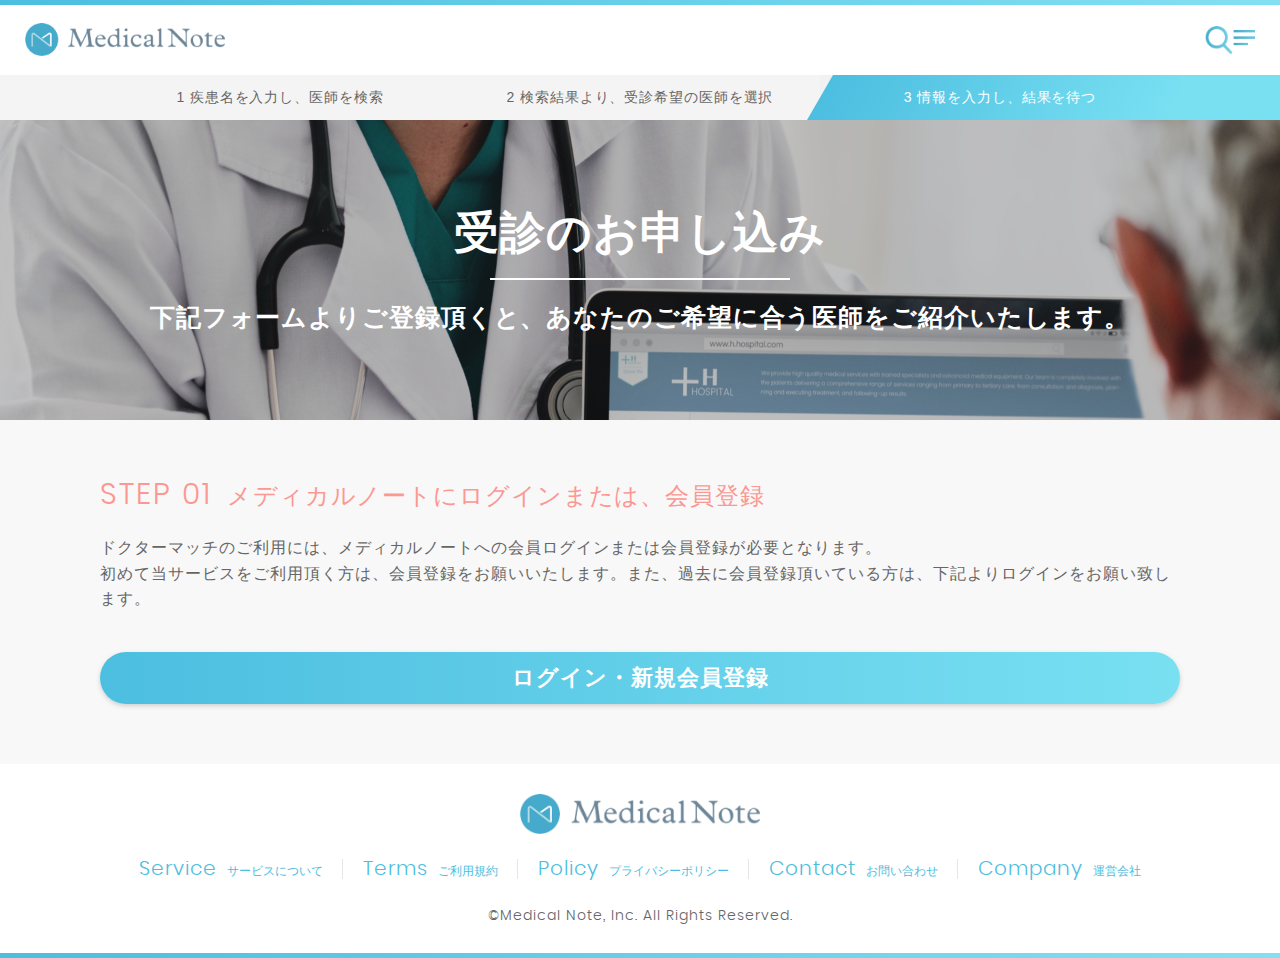
==== commit d0f30d3f: "サービスTOPの文言修正と、マッチング結果がなかった場合のレイアウト追加" ====
--- a/apply_login.html
+++ b/apply_login.html
@@ -21,53 +21,65 @@
 	<link rel="stylesheet" href="css/style.css">
 	<script type="text/javascript" src="js/jquery-3.3.1.min.js"></script>
 	<script type="text/javascript" src="js/layout.js"></script>
-	<script type="text/javascript" src="js/select2.min.js"></script>
+	<script type="text/javascript" src="js/increment.js"></script>
 </head>
 <body id="user">
-<header>
-	<div class="header_inner">
-		<div class="header_logo">
-			<a href="/"></a>
-		</div>
-		<div id="headerNav">
-			<a href="javascript:void(0);"></a>
-		</div>
-	</div>
-	<div id="slideMenu">
-		<div id="slideBg"></div>
-		<div class="contents">
-			<div id="closeButton">
+	<header>
+		<div class="header_inner">
+			<div class="header_logo">
+				<a href="/"></a>
+			</div>
+			<div id="headerNav">
 				<a href="javascript:void(0);"></a>
 			</div>
-			<div class="inner">
-				<div class="form_wrap">
-					<div class="search_word">
-						<select id="searchDoctor"></select>
-						<div class="submit_wrap">
-							<span class="search_icon"></span>
-							<input type="submit">
+		</div>
+		<div id="slideMenu">
+			<div id="slideBg"></div>
+			<div class="contents">
+				<div class="inner">
+					<div id="closeButton">
+						<a href="javascript:void(0);"></a>
+					</div>
+					<div class="form_wrap">
+						<div class="search_word">
+							<input type="text" id="searchDoctor" placeholder="疾患名を入力してください">
+							<div class="submit_wrap">
+								<span class="search_icon"></span>
+								<input type="submit">
+							</div>
 						</div>
 					</div>
-				</div><!-- form_wrap -->
-				<div class="popular_word">
-					<span class="common_ttl">よく検索されているワード</span>
-					<div class="word_list">
-						<a href="aaaa">麻疹<span class="num">7</span></a>
-						<a href="aaaa">手足口病<span class="num">12</span></a>
-						<a href="aaaa">帯状疱疹<span class="num">9</span></a>
-						<a href="aaaa">うつ病<span class="num">5</span></a>
-						<a href="aaaa">子宮筋腫<span class="num">4</span></a>
-						<a href="aaaa">逆流性食道炎<span class="num">10</span></a>
-						<a href="aaaa">梅毒<span class="num">6</span></a>
-						<a href="aaaa">ギラン・バレー症候群<span class="num">6</span></a>
-						<a href="aaaa">大腸がん<span class="num">6</span></a>
-						<a href="aaaa">認知症<span class="num">6</span></a>
+					<!-- form_wrap -->
+					<div class="suggest_word">
+						<span class="search_ttl">候補の疾患名</span>
+						<div id="suggestWord">
+							<div class="item_ttl">
+								<span class="disease_name">疾患名</span>
+								<span class="doctor_num">受診可能な医師数</span>
+							</div>
+							<ul>
+							</ul>
+						</div>
+					</div>
+					<div class="popular_word">
+						<span class="common_ttl">よく検索されているワード</span>
+						<div class="word_list">
+							<a href="aaaa">麻疹<span class="num">7</span></a>
+							<a href="aaaa">手足口病<span class="num">12</span></a>
+							<a href="aaaa">帯状疱疹<span class="num">9</span></a>
+							<a href="aaaa">うつ病<span class="num">5</span></a>
+							<a href="aaaa">子宮筋腫<span class="num">4</span></a>
+							<a href="aaaa">逆流性食道炎<span class="num">10</span></a>
+							<a href="aaaa">梅毒<span class="num">6</span></a>
+							<a href="aaaa">ギラン・バレー症候群<span class="num">6</span></a>
+							<a href="aaaa">大腸がん<span class="num">6</span></a>
+							<a href="aaaa">認知症<span class="num">6</span></a>
+						</div>
 					</div>
 				</div>
 			</div>
 		</div>
-	</div>
-</header>
+	</header>
 <article id="apply">
 	<section id="bread">
 		<div class="inner">
@@ -75,7 +87,7 @@
 				<ul>
 					<li class="step01"><span>1 疾患名を入力し、医師を検索</span></li>
 					<li class="step02"><span>2 検索結果より、受診希望の医師を選択</span></li>
-					<li class="step03"><span>3 情報を入力し、マッチング結果を待つ</span></li>
+					<li class="step03"><span>3 情報を入力し、結果を待つ</span></li>
 				</ul>
 			</div>
 		</div>
@@ -85,7 +97,7 @@
 		<div class="main_content">
 			<h1 class="main_ttl">受診のお申し込み</h1>
 			<div class="sub_ttl">
-				<h2>下記フォームよりご登録頂くと、<span class="newline">あなたのご希望に合う医師をご紹介いたします。</span>
+				<h2>下記フォームよりご登録頂くと、<span class="newline">あなたのご希望に合う医師を<font>ご紹介いたします。</fonr></span>
 			</div>
 		</div><!-- main_content -->
 	</section>
--- a/css/style.css
+++ b/css/style.css
@@ -208,6 +208,8 @@
     -webkit-transition: right .5s;
     -o-transition: right .5s;
     transition: right .5s; }
+    header #slideMenu .contents::-webkit-scrollbar {
+      display: none; }
     header #slideMenu .contents #closeButton {
       position: absolute;
       top: 20px;
@@ -220,6 +222,210 @@
       background-size: 25px; }
     header #slideMenu .contents .inner {
       padding: 80px 15px; }
+      header #slideMenu .contents .inner .form_wrap .search_word {
+        position: relative;
+        overflow: hidden; }
+        header #slideMenu .contents .inner .form_wrap .search_word #searchDoctor {
+          width: 100%;
+          -webkit-box-sizing: border-box;
+          box-sizing: border-box;
+          -webkit-appearance: none;
+          -moz-appearance: none;
+          appearance: none;
+          padding: 10px;
+          font-size: 16px;
+          border-radius: 5px;
+          -webkit-box-shadow: 0 2px 4px 0 rgba(170, 170, 170, 0.5);
+          box-shadow: 0 2px 4px 0 rgba(170, 170, 170, 0.5);
+          border: solid 1px #999;
+          background: #ffffff; }
+        header #slideMenu .contents .inner .form_wrap .search_word .submit_wrap {
+          position: absolute;
+          top: 0;
+          bottom: 0;
+          right: 0;
+          background-image: -webkit-gradient(linear, right top, left top, from(#79e0f2), to(#4cbee0));
+          background-image: -webkit-linear-gradient(right, #79e0f2, #4cbee0);
+          background-image: -o-linear-gradient(right, #79e0f2, #4cbee0);
+          background-image: linear-gradient(to left, #79e0f2, #4cbee0);
+          border-radius: 0 5px 5px 0; }
+          header #slideMenu .contents .inner .form_wrap .search_word .submit_wrap .search_icon {
+            display: block;
+            width: 50px;
+            height: 40px;
+            pointer-events: none;
+            background-repeat: no-repeat;
+            background-position: center center;
+            background-image: url(../img/common/search.png);
+            background-size: 20px; }
+          header #slideMenu .contents .inner .form_wrap .search_word .submit_wrap input[type="submit"] {
+            opacity: 0;
+            position: absolute;
+            top: 0;
+            bottom: 0;
+            right: 0;
+            width: 100%;
+            margin: auto;
+            -webkit-appearance: none;
+            -moz-appearance: none;
+            appearance: none;
+            line-height: normal;
+            z-index: 30;
+            cursor: pointer; }
+      header #slideMenu .contents .inner .suggest_word {
+        display: none;
+        border-radius: 5px;
+        overflow: hidden;
+        -webkit-box-shadow: 0 2px 4px 0 rgba(0, 0, 0, 0.5);
+        box-shadow: 0 2px 4px 0 rgba(0, 0, 0, 0.5);
+        background-color: #ffffff;
+        padding-bottom: 5px;
+        margin: 30px 0; }
+        header #slideMenu .contents .inner .suggest_word .search_ttl {
+          display: block;
+          padding: 10px;
+          background-image: -webkit-gradient(linear, right top, left top, from(#79e0f2), to(#4cbee0));
+          background-image: -webkit-linear-gradient(right, #79e0f2, #4cbee0);
+          background-image: -o-linear-gradient(right, #79e0f2, #4cbee0);
+          background-image: linear-gradient(to left, #79e0f2, #4cbee0);
+          color: #fff;
+          font-weight: bold;
+          font-size: 16px; }
+        header #slideMenu .contents .inner .suggest_word #suggestWord .item_ttl {
+          display: -webkit-box;
+          display: -ms-flexbox;
+          display: flex;
+          -ms-flex-wrap: wrap;
+          flex-wrap: wrap;
+          -webkit-box-pack: justify;
+          -ms-flex-pack: justify;
+          justify-content: space-between;
+          -webkit-box-align: center;
+          -ms-flex-align: center;
+          align-items: center;
+          padding: 15px 10px; }
+          header #slideMenu .contents .inner .suggest_word #suggestWord .item_ttl .disease_name {
+            font-size: 16px;
+            font-weight: bold;
+            letter-spacing: 1px; }
+          header #slideMenu .contents .inner .suggest_word #suggestWord .item_ttl .doctor_num {
+            font-size: 14px;
+            font-weight: bold;
+            letter-spacing: 1px;
+            color: #fc9792; }
+        header #slideMenu .contents .inner .suggest_word #suggestWord ul {
+          padding: 0 10px; }
+          header #slideMenu .contents .inner .suggest_word #suggestWord ul li {
+            padding: 5px 0;
+            border-bottom: 1px dotted #d8d8d8; }
+            header #slideMenu .contents .inner .suggest_word #suggestWord ul li:last-child {
+              border-bottom: 0px; }
+            header #slideMenu .contents .inner .suggest_word #suggestWord ul li a {
+              position: relative;
+              display: block;
+              color: #666;
+              font-size: 14px;
+              padding: 10px 0;
+              cursor: pointer; }
+              header #slideMenu .contents .inner .suggest_word #suggestWord ul li a .num {
+                display: inline-block;
+                position: absolute;
+                top: 0;
+                bottom: 0;
+                right: 0;
+                margin: auto;
+                border-radius: 80px;
+                background-color: #fc9792;
+                color: #fff;
+                font-size: 14px;
+                width: 70px;
+                height: 25px;
+                line-height: 25px;
+                text-align: center; }
+      header #slideMenu .contents .inner .popular_word {
+        margin-top: 30px; }
+        header #slideMenu .contents .inner .popular_word .common_ttl {
+          font-size: 18px; }
+        header #slideMenu .contents .inner .popular_word .word_list a {
+          display: inline-block;
+          color: #fc9792;
+          margin-right: 5px;
+          margin-bottom: 10px;
+          padding: 5px 10px;
+          border-radius: 5px;
+          -webkit-box-shadow: 0 2px 4px 0 rgba(170, 170, 170, 0.5);
+          box-shadow: 0 2px 4px 0 rgba(170, 170, 170, 0.5);
+          background-color: #ffffff;
+          border-left: 5px solid #4cbee0;
+          -webkit-transition: opacity .5s;
+          -o-transition: opacity .5s;
+          transition: opacity .5s; }
+          header #slideMenu .contents .inner .popular_word .word_list a:hover {
+            opacity: 0.7; }
+          header #slideMenu .contents .inner .popular_word .word_list a .num {
+            display: inline-block;
+            margin-left: 10px;
+            background: #fc9792;
+            width: 25px;
+            height: 25px;
+            text-align: center;
+            line-height: 25px;
+            color: #fff;
+            font-size: 12px;
+            border-radius: 50%; }
+  header #slideMenu.open #slideBg {
+    opacity: 1;
+    pointer-events: all; }
+  header #slideMenu.open .contents {
+    right: 0px; }
+
+@media screen and (max-width: 720px) {
+  header::before {
+    height: 3px; }
+  header .header_inner {
+    width: 90%;
+    height: 50px; }
+    header .header_inner .header_logo {
+      height: 30px; }
+      header .header_inner .header_logo a {
+        width: 170px;
+        height: 100%; }
+    header .header_inner #headerNav {
+      height: 50px; }
+      header .header_inner #headerNav a {
+        display: block;
+        width: 40px; }
+  header #slideMenu #slideBg {
+    opacity: 0;
+    pointer-events: none;
+    position: fixed;
+    top: 0;
+    bottom: 0;
+    left: 0;
+    right: 0;
+    margin: auto;
+    background-color: rgba(60, 60, 60, 0.7);
+    z-index: 50;
+    -webkit-transition: opacity .5s;
+    -o-transition: opacity .5s;
+    transition: opacity .5s; }
+  header #slideMenu .contents {
+    right: -90vw;
+    width: 90vw;
+    height: 100vh; }
+    header #slideMenu .contents #closeButton {
+      position: absolute;
+      top: 60px;
+      right: 20px;
+      width: 25px;
+      height: 25px;
+      background-repeat: no-repeat;
+      background-position: center center;
+      background-image: url(../img/common/closeButton.png);
+      background-size: 25px; }
+    header #slideMenu .contents .inner {
+      position: relative;
+      padding: 120px 15px 0; }
       header #slideMenu .contents .inner .form_wrap .search_word {
         position: relative; }
         header #slideMenu .contents .inner .form_wrap .search_word #searchDoctor {
@@ -263,6 +469,74 @@
             right: 0;
             width: 100%;
             margin: auto; }
+      header #slideMenu .contents .inner .suggest_word {
+        border-radius: 5px;
+        overflow: hidden;
+        -webkit-box-shadow: 0 2px 4px 0 rgba(0, 0, 0, 0.5);
+        box-shadow: 0 2px 4px 0 rgba(0, 0, 0, 0.5);
+        background-color: #ffffff;
+        padding-bottom: 5px;
+        margin: 30px 0; }
+        header #slideMenu .contents .inner .suggest_word .search_ttl {
+          display: block;
+          padding: 10px;
+          background-image: -webkit-gradient(linear, right top, left top, from(#79e0f2), to(#4cbee0));
+          background-image: -webkit-linear-gradient(right, #79e0f2, #4cbee0);
+          background-image: -o-linear-gradient(right, #79e0f2, #4cbee0);
+          background-image: linear-gradient(to left, #79e0f2, #4cbee0);
+          color: #fff;
+          font-weight: bold;
+          font-size: 16px; }
+        header #slideMenu .contents .inner .suggest_word #suggestWord .item_ttl {
+          display: -webkit-box;
+          display: -ms-flexbox;
+          display: flex;
+          -ms-flex-wrap: wrap;
+          flex-wrap: wrap;
+          -webkit-box-pack: justify;
+          -ms-flex-pack: justify;
+          justify-content: space-between;
+          -webkit-box-align: center;
+          -ms-flex-align: center;
+          align-items: center;
+          padding: 15px 10px; }
+          header #slideMenu .contents .inner .suggest_word #suggestWord .item_ttl .disease_name {
+            font-size: 16px;
+            font-weight: bold;
+            letter-spacing: 1px; }
+          header #slideMenu .contents .inner .suggest_word #suggestWord .item_ttl .doctor_num {
+            font-size: 14px;
+            font-weight: bold;
+            letter-spacing: 1px;
+            color: #fc9792; }
+        header #slideMenu .contents .inner .suggest_word #suggestWord ul {
+          padding: 0 10px; }
+          header #slideMenu .contents .inner .suggest_word #suggestWord ul li {
+            padding: 5px 0;
+            border-bottom: 1px dotted #d8d8d8; }
+            header #slideMenu .contents .inner .suggest_word #suggestWord ul li:last-child {
+              border-bottom: 0px; }
+            header #slideMenu .contents .inner .suggest_word #suggestWord ul li a {
+              position: relative;
+              display: block;
+              color: #666;
+              font-size: 14px;
+              padding: 10px 0; }
+              header #slideMenu .contents .inner .suggest_word #suggestWord ul li a .num {
+                display: inline-block;
+                position: absolute;
+                top: 0;
+                bottom: 0;
+                right: 0;
+                margin: auto;
+                border-radius: 80px;
+                background-color: #fc9792;
+                color: #fff;
+                font-size: 14px;
+                width: 70px;
+                height: 25px;
+                line-height: 25px;
+                text-align: center; }
       header #slideMenu .contents .inner .popular_word {
         margin-top: 30px; }
         header #slideMenu .contents .inner .popular_word .common_ttl {
@@ -298,7 +572,7 @@
     opacity: 1;
     pointer-events: all; }
   header #slideMenu.open .contents {
-    right: 0px; }
+    right: 0px; } }
 
 /*フッター部分*/
 footer {
@@ -322,12 +596,12 @@
     max-width: 1080px;
     margin-left: auto;
     margin-right: auto; }
-    @media screen and (max-width: 1150px) {
+    @media screen and (max-width: 1100px) {
       footer .footer_inner {
-        max-width: 750px; } }
+        max-width: 720px; } }
     @media screen and (max-width: 750px) {
       footer .footer_inner {
-        width: 84%; } }
+        width: 90%; } }
     footer .footer_inner .footer_logo {
       width: 240px;
       margin: 0 auto 25px; }
@@ -377,6 +651,70 @@
       margin: 30px auto;
       text-align: center; }
 
+@media screen and (max-width: 1080px) {
+  footer .footer_inner .footer_nav ul li {
+    margin-bottom: 20px; }
+    footer .footer_inner .footer_nav ul li:last-child, footer .footer_inner .footer_nav ul li:nth-child(3) {
+      padding-right: 0;
+      margin-right: 0; }
+      footer .footer_inner .footer_nav ul li:last-child::after, footer .footer_inner .footer_nav ul li:nth-child(3)::after {
+        display: none; }
+  footer .footer_inner .footer_copy {
+    margin: 15px auto 20px; } }
+
+@media screen and (max-width: 720px) {
+  footer {
+    padding: 20px 0 0; }
+    footer::after {
+      height: 3px; }
+    footer .footer_inner {
+      width: 100%; }
+      footer .footer_inner .footer_logo {
+        width: 200px;
+        margin: 0 auto 15px; }
+      footer .footer_inner .footer_nav ul {
+        display: -webkit-box;
+        display: -ms-flexbox;
+        display: flex;
+        -ms-flex-wrap: wrap;
+        flex-wrap: wrap;
+        -webkit-box-pack: center;
+        -ms-flex-pack: center;
+        justify-content: center; }
+        footer .footer_inner .footer_nav ul li {
+          width: 50%;
+          text-align: center;
+          position: relative;
+          padding: 12px 10px;
+          -webkit-box-sizing: border-box;
+          box-sizing: border-box;
+          border-bottom: 1px solid #ccc;
+          margin-right: 0px;
+          margin-bottom: 0; }
+          footer .footer_inner .footer_nav ul li::after {
+            display: none; }
+          footer .footer_inner .footer_nav ul li:nth-child(odd) {
+            border-right: 1px solid #ccc; }
+          footer .footer_inner .footer_nav ul li:nth-child(1), footer .footer_inner .footer_nav ul li:nth-child(2) {
+            border-top: 1px solid #ccc; }
+          footer .footer_inner .footer_nav ul li:last-child {
+            width: 100%;
+            padding-right: 10px;
+            border-right: 0; }
+            footer .footer_inner .footer_nav ul li:last-child::after {
+              display: none; }
+          footer .footer_inner .footer_nav ul li a {
+            font-size: 12px;
+            color: #999; }
+            footer .footer_inner .footer_nav ul li a span {
+              display: block;
+              padding-right: 0;
+              font-size: 20px;
+              margin-bottom: 2px; }
+      footer .footer_inner .footer_copy {
+        margin: 20px auto;
+        font-size: 12px; } }
+
 /*インクリメンタルサーチ部分*/
 .select2-container {
   -webkit-box-sizing: border-box;
@@ -979,8 +1317,17 @@
   .common_ttl::after {
     width: 100px;
     background: #4cbee0; }
+  @media screen and (max-width: 720px) {
+    .common_ttl {
+      font-size: 18px;
+      letter-spacing: 1px;
+      padding-bottom: 10px;
+      margin-bottom: 10px; }
+      .common_ttl::after {
+        width: 50%; } }
 
 article {
+  overflow: hidden;
   padding-top: 75px; }
   article section .inner {
     max-width: 1080px;
@@ -988,12 +1335,12 @@
     margin-right: auto;
     margin-left: auto;
     margin-right: auto; }
-    @media screen and (max-width: 1150px) {
+    @media screen and (max-width: 1100px) {
       article section .inner {
-        max-width: 750px; } }
+        max-width: 720px; } }
     @media screen and (max-width: 750px) {
       article section .inner {
-        width: 84%; } }
+        width: 90%; } }
   article .ttl01 {
     width: 50%;
     padding: 15px 0px;
@@ -1032,6 +1379,23 @@
       letter-spacing: 2px;
       position: relative;
       z-index: 10; }
+    @media screen and (max-width: 1100px) {
+      article .ttl01 {
+        width: 70%;
+        padding: 15px 0px; }
+        article .ttl01 span {
+          font-size: 18px;
+          letter-spacing: 1px; } }
+  @media screen and (max-width: 720px) {
+    article {
+      padding-top: 53px; }
+      article .ttl01 {
+        width: 90%;
+        padding: 15px 0px; }
+        article .ttl01 span {
+          font-size: 16px;
+          font-weight: bold;
+          letter-spacing: 1px; } }
 
 /*ユーザー側メインビジュアル部分*/
 #main {
@@ -1043,7 +1407,6 @@
   display: flex;
   -ms-flex-wrap: wrap;
   flex-wrap: wrap;
-  background-image: url("../img/doctor_list/main.jpg");
   background-size: cover; }
   #main .fill {
     position: absolute;
@@ -1087,6 +1450,432 @@
       font-weight: bold;
       letter-spacing: 0.9px; }
 
+@media screen and (max-width: 1100px) {
+  #main {
+    height: 400px; }
+    #main .main_content {
+      height: 170px; }
+      #main .main_content .main_ttl {
+        font-size: 45px; }
+      #main .main_content .sub_ttl {
+        font-size: 25px;
+        line-height: 1.6; }
+        #main .main_content .sub_ttl span {
+          display: block; } }
+
+@media screen and (max-width: 730px) {
+  #main {
+    width: 100%;
+    height: 250px; }
+    #main .main_content {
+      width: 100%;
+      height: 135px; }
+      #main .main_content .main_ttl {
+        font-size: 30px;
+        font-weight: bold;
+        margin-bottom: 30px; }
+        #main .main_content .main_ttl::after {
+          bottom: -15px;
+          width: 200px;
+          height: 1px;
+          background-color: #ffffff; }
+      #main .main_content .sub_ttl {
+        font-size: 16px;
+        font-weight: bold;
+        letter-spacing: 0.9px; }
+        #main .main_content .sub_ttl font {
+          display: block; } }
+
+/*ワード検索部分*/
+#seachSection2 .result,
+#searchSection .result {
+  width: 100%;
+  height: 60px;
+  background: #fc9792;
+  color: #fff;
+  text-align: center;
+  font-weight: bold;
+  letter-spacing: 0.5px;
+  display: -webkit-box;
+  display: -ms-flexbox;
+  display: flex;
+  -ms-flex-wrap: wrap;
+  flex-wrap: wrap;
+  -webkit-box-align: center;
+  -ms-flex-align: center;
+  align-items: center;
+  -webkit-box-pack: center;
+  -ms-flex-pack: center;
+  justify-content: center; }
+  #seachSection2 .result span.txt,
+  #searchSection .result span.txt {
+    display: block;
+    font-size: 22px; }
+  #seachSection2 .result span#totalNum,
+  #searchSection .result span#totalNum {
+    display: block;
+    font-size: 35px;
+    height: 1.1em;
+    padding: 0 0.2em 0 0; }
+
+#seachSection2 .search_form,
+#searchSection .search_form {
+  position: relative;
+  padding: 60px 0; }
+  #seachSection2 .search_form::before,
+  #searchSection .search_form::before {
+    display: block;
+    content: "";
+    position: absolute;
+    top: 0;
+    left: 0;
+    width: 100%;
+    height: 100%;
+    opacity: 0.1;
+    background-image: url(../img/common/dott_bg.png);
+    background-size: 2px; }
+  #seachSection2 .search_form div,
+  #searchSection .search_form div {
+    position: relative;
+    z-index: 10; }
+  #seachSection2 .search_form #serchForm,
+  #seachSection2 .search_form #serchForm2,
+  #searchSection .search_form #serchForm,
+  #searchSection .search_form #serchForm2 {
+    width: 100%;
+    -webkit-box-sizing: border-box;
+    box-sizing: border-box;
+    -webkit-appearance: none;
+    -moz-appearance: none;
+    appearance: none;
+    padding: 10px;
+    font-size: 16px;
+    border-radius: 5px;
+    -webkit-box-shadow: 0 2px 4px 0 rgba(170, 170, 170, 0.5);
+    box-shadow: 0 2px 4px 0 rgba(170, 170, 170, 0.5);
+    border: solid 1px #999;
+    background: #ffffff; }
+  #seachSection2 .search_form .search_ttl,
+  #searchSection .search_form .search_ttl {
+    text-align: center;
+    font-size: 22px;
+    letter-spacing: 1px;
+    color: #fc9792;
+    margin-bottom: 30px; }
+  #seachSection2 .search_form .form_wrap,
+  #searchSection .search_form .form_wrap {
+    width: 900px;
+    margin: 0 auto;
+    position: relative;
+    text-align: center; }
+    #seachSection2 .search_form .form_wrap .search_word,
+    #searchSection .search_form .form_wrap .search_word {
+      width: 100%; }
+    #seachSection2 .search_form .form_wrap .submit_wrap,
+    #searchSection .search_form .form_wrap .submit_wrap {
+      position: absolute !important;
+      top: 0;
+      bottom: 0;
+      right: 0;
+      margin: auto; }
+      #seachSection2 .search_form .form_wrap .submit_wrap::before,
+      #searchSection .search_form .form_wrap .submit_wrap::before {
+        display: block;
+        content: "";
+        position: absolute;
+        z-index: 10;
+        width: 30px;
+        height: 30px;
+        top: 0;
+        bottom: 0;
+        left: 10px;
+        margin: auto;
+        background-repeat: no-repeat;
+        background-position: center center;
+        background-image: url("../img/common/search.png");
+        background-size: 20px; }
+      #seachSection2 .search_form .form_wrap .submit_wrap .submit_word,
+      #searchSection .search_form .form_wrap .submit_wrap .submit_word {
+        height: 40px;
+        background-image: -webkit-gradient(linear, right top, left top, from(#79e0f2), to(#4cbee0));
+        background-image: -webkit-linear-gradient(right, #79e0f2, #4cbee0);
+        background-image: -o-linear-gradient(right, #79e0f2, #4cbee0);
+        background-image: linear-gradient(to left, #79e0f2, #4cbee0);
+        -webkit-appearance: none;
+        -moz-appearance: none;
+        appearance: none;
+        border: 0;
+        margin: 0;
+        line-height: normal;
+        -webkit-box-shadow: 0;
+        box-shadow: 0;
+        border-radius: 0 5px 5px 0;
+        padding: 0 20px 0 45px;
+        color: #fff;
+        font-weight: bold;
+        -webkit-transition: opacity 1s;
+        -o-transition: opacity 1s;
+        transition: opacity 1s; }
+        #seachSection2 .search_form .form_wrap .submit_wrap .submit_word:hover,
+        #searchSection .search_form .form_wrap .submit_wrap .submit_word:hover {
+          opacity: 0.7; }
+  #seachSection2 .search_form #suggestWord01, #seachSection2 .search_form #suggestWord02,
+  #searchSection .search_form #suggestWord01,
+  #searchSection .search_form #suggestWord02 {
+    display: none;
+    max-width: 1080px;
+    margin-left: auto;
+    margin-right: auto;
+    overflow: hidden;
+    -webkit-box-shadow: 0 2px 4px 0 rgba(0, 0, 0, 0.5);
+    box-shadow: 0 2px 4px 0 rgba(0, 0, 0, 0.5);
+    background: #ffffff;
+    border-radius: 5px;
+    margin-top: 30px; }
+    @media screen and (max-width: 1100px) {
+      #seachSection2 .search_form #suggestWord01, #seachSection2 .search_form #suggestWord02,
+      #searchSection .search_form #suggestWord01,
+      #searchSection .search_form #suggestWord02 {
+        max-width: 720px; } }
+    @media screen and (max-width: 750px) {
+      #seachSection2 .search_form #suggestWord01, #seachSection2 .search_form #suggestWord02,
+      #searchSection .search_form #suggestWord01,
+      #searchSection .search_form #suggestWord02 {
+        width: 90%; } }
+    #seachSection2 .search_form #suggestWord01 .suggest_ttl, #seachSection2 .search_form #suggestWord02 .suggest_ttl,
+    #searchSection .search_form #suggestWord01 .suggest_ttl,
+    #searchSection .search_form #suggestWord02 .suggest_ttl {
+      display: block;
+      font-size: 18px;
+      font-weight: bold;
+      text-align: center;
+      background-image: -webkit-gradient(linear, right top, left top, from(#79e0f2), to(#4cbee0));
+      background-image: -webkit-linear-gradient(right, #79e0f2, #4cbee0);
+      background-image: -o-linear-gradient(right, #79e0f2, #4cbee0);
+      background-image: linear-gradient(to left, #79e0f2, #4cbee0);
+      padding: 10px 0;
+      color: #fff; }
+    #seachSection2 .search_form #suggestWord01 .item_ttl, #seachSection2 .search_form #suggestWord02 .item_ttl,
+    #searchSection .search_form #suggestWord01 .item_ttl,
+    #searchSection .search_form #suggestWord02 .item_ttl {
+      padding: 20px 30px 10px;
+      display: -webkit-box;
+      display: -ms-flexbox;
+      display: flex;
+      -ms-flex-wrap: wrap;
+      flex-wrap: wrap;
+      -webkit-box-pack: justify;
+      -ms-flex-pack: justify;
+      justify-content: space-between;
+      -webkit-box-align: center;
+      -ms-flex-align: center;
+      align-items: center; }
+      #seachSection2 .search_form #suggestWord01 .item_ttl .disease_name, #seachSection2 .search_form #suggestWord02 .item_ttl .disease_name,
+      #searchSection .search_form #suggestWord01 .item_ttl .disease_name,
+      #searchSection .search_form #suggestWord02 .item_ttl .disease_name {
+        font-size: 18px;
+        font-weight: bold;
+        letter-spacing: 1px; }
+      #seachSection2 .search_form #suggestWord01 .item_ttl .doctor_num, #seachSection2 .search_form #suggestWord02 .item_ttl .doctor_num,
+      #searchSection .search_form #suggestWord01 .item_ttl .doctor_num,
+      #searchSection .search_form #suggestWord02 .item_ttl .doctor_num {
+        color: #fc9792;
+        font-weight: bold;
+        font-size: 14px;
+        letter-spacing: 1px; }
+    #seachSection2 .search_form #suggestWord01 ul, #seachSection2 .search_form #suggestWord02 ul,
+    #searchSection .search_form #suggestWord01 ul,
+    #searchSection .search_form #suggestWord02 ul {
+      padding: 0 30px 20px; }
+      #seachSection2 .search_form #suggestWord01 ul li, #seachSection2 .search_form #suggestWord02 ul li,
+      #searchSection .search_form #suggestWord01 ul li,
+      #searchSection .search_form #suggestWord02 ul li {
+        padding: 15px 0;
+        border-bottom: 1px dotted #d8d8d8; }
+        #seachSection2 .search_form #suggestWord01 ul li:last-child, #seachSection2 .search_form #suggestWord02 ul li:last-child,
+        #searchSection .search_form #suggestWord01 ul li:last-child,
+        #searchSection .search_form #suggestWord02 ul li:last-child {
+          border-bottom: 0; }
+        #seachSection2 .search_form #suggestWord01 ul li a, #seachSection2 .search_form #suggestWord02 ul li a,
+        #searchSection .search_form #suggestWord01 ul li a,
+        #searchSection .search_form #suggestWord02 ul li a {
+          display: block;
+          font-size: 16px;
+          color: #666;
+          position: relative;
+          cursor: pointer;
+          -webkit-transition: opacity .5s;
+          -o-transition: opacity .5s;
+          transition: opacity .5s; }
+          #seachSection2 .search_form #suggestWord01 ul li a:hover, #seachSection2 .search_form #suggestWord02 ul li a:hover,
+          #searchSection .search_form #suggestWord01 ul li a:hover,
+          #searchSection .search_form #suggestWord02 ul li a:hover {
+            opacity: 0.7; }
+          #seachSection2 .search_form #suggestWord01 ul li a .num, #seachSection2 .search_form #suggestWord02 ul li a .num,
+          #searchSection .search_form #suggestWord01 ul li a .num,
+          #searchSection .search_form #suggestWord02 ul li a .num {
+            display: inline-block;
+            position: absolute;
+            top: 0;
+            bottom: 0;
+            right: 0;
+            margin: auto;
+            border-radius: 80px;
+            background-color: #fc9792;
+            color: #fff;
+            font-size: 14px;
+            width: 70px;
+            height: 25px;
+            line-height: 25px;
+            text-align: center; }
+
+@media screen and (max-width: 1100px) {
+  #seachSection2 .result span.txt,
+  #searchSection .result span.txt {
+    font-size: 18px; }
+  #seachSection2 .result span#totalNum,
+  #searchSection .result span#totalNum {
+    font-size: 30px; }
+  #seachSection2 .search_form,
+  #searchSection .search_form {
+    padding: 40px 0; }
+    #seachSection2 .search_form #searchForm,
+    #seachSection2 .search_form #searchForm2,
+    #searchSection .search_form #searchForm,
+    #searchSection .search_form #searchForm2 {
+      width: 100%;
+      -webkit-box-sizing: border-box;
+      box-sizing: border-box;
+      -webkit-appearance: none;
+      -moz-appearance: none;
+      appearance: none;
+      padding: 10px;
+      font-size: 16px;
+      border-radius: 5px;
+      -webkit-box-shadow: 0 2px 4px 0 rgba(170, 170, 170, 0.5);
+      box-shadow: 0 2px 4px 0 rgba(170, 170, 170, 0.5);
+      border: solid 1px #999;
+      background: #ffffff; }
+    #seachSection2 .search_form .search_ttl,
+    #searchSection .search_form .search_ttl {
+      margin-bottom: 30px; }
+    #seachSection2 .search_form .form_wrap,
+    #searchSection .search_form .form_wrap {
+      width: 650px; } }
+
+@media screen and (max-width: 730px) {
+  #seachSection2 .result,
+  #searchSection .result {
+    height: 50px; }
+    #seachSection2 .result span.txt,
+    #searchSection .result span.txt {
+      font-size: 14px; }
+    #seachSection2 .result span#totalNum,
+    #searchSection .result span#totalNum {
+      font-size: 25px; }
+  #seachSection2 .search_form,
+  #searchSection .search_form {
+    padding: 30px 0; }
+    #seachSection2 .search_form .search_ttl,
+    #searchSection .search_form .search_ttl {
+      font-size: 16px;
+      line-height: 1.4;
+      margin-bottom: 20px; }
+      #seachSection2 .search_form .search_ttl span,
+      #searchSection .search_form .search_ttl span {
+        display: block; }
+    #seachSection2 .search_form .form_wrap,
+    #searchSection .search_form .form_wrap {
+      width: 90%;
+      margin: 0 auto;
+      position: relative;
+      text-align: center; }
+      #seachSection2 .search_form .form_wrap .search_word,
+      #searchSection .search_form .form_wrap .search_word {
+        width: 100%; }
+      #seachSection2 .search_form .form_wrap .submit_wrap,
+      #searchSection .search_form .form_wrap .submit_wrap {
+        position: relative !important;
+        margin: auto;
+        height: 40px; }
+        #seachSection2 .search_form .form_wrap .submit_wrap::before,
+        #searchSection .search_form .form_wrap .submit_wrap::before {
+          display: block;
+          content: "";
+          position: absolute;
+          z-index: 10;
+          width: 30px;
+          height: 30px;
+          top: 0;
+          bottom: 0;
+          left: 10px;
+          margin: auto;
+          background-repeat: no-repeat;
+          background-position: center center;
+          background-image: url("../img/common/search.png");
+          background-size: 20px; }
+        #seachSection2 .search_form .form_wrap .submit_wrap .submit_word,
+        #searchSection .search_form .form_wrap .submit_wrap .submit_word {
+          position: relative;
+          display: block;
+          width: 100%;
+          background-image: -webkit-gradient(linear, right top, left top, from(#79e0f2), to(#4cbee0));
+          background-image: -webkit-linear-gradient(right, #79e0f2, #4cbee0);
+          background-image: -o-linear-gradient(right, #79e0f2, #4cbee0);
+          background-image: linear-gradient(to left, #79e0f2, #4cbee0);
+          margin: 10px auto 0;
+          border-radius: 5px;
+          padding: 10px 0;
+          color: #fff;
+          font-size: 16px;
+          font-weight: bold;
+          letter-spacing: 1px;
+          background-repeat: no-repeat;
+          background-position: center center;
+          -webkit-box-shadow: 0 2px 4px 0 rgba(170, 170, 170, 0.5);
+          box-shadow: 0 2px 4px 0 rgba(170, 170, 170, 0.5);
+          line-height: 20px; }
+    #seachSection2 .search_form #suggestWord01, #seachSection2 .search_form #suggestWord02,
+    #searchSection .search_form #suggestWord01,
+    #searchSection .search_form #suggestWord02 {
+      margin-top: 10px; }
+      #seachSection2 .search_form #suggestWord01 .suggest_ttl, #seachSection2 .search_form #suggestWord02 .suggest_ttl,
+      #searchSection .search_form #suggestWord01 .suggest_ttl,
+      #searchSection .search_form #suggestWord02 .suggest_ttl {
+        font-size: 16px; }
+      #seachSection2 .search_form #suggestWord01 .item_ttl, #seachSection2 .search_form #suggestWord02 .item_ttl,
+      #searchSection .search_form #suggestWord01 .item_ttl,
+      #searchSection .search_form #suggestWord02 .item_ttl {
+        padding: 20px 10px 10px; }
+        #seachSection2 .search_form #suggestWord01 .item_ttl .disease_name, #seachSection2 .search_form #suggestWord02 .item_ttl .disease_name,
+        #searchSection .search_form #suggestWord01 .item_ttl .disease_name,
+        #searchSection .search_form #suggestWord02 .item_ttl .disease_name {
+          font-size: 16px; }
+        #seachSection2 .search_form #suggestWord01 .item_ttl .doctor_num, #seachSection2 .search_form #suggestWord02 .item_ttl .doctor_num,
+        #searchSection .search_form #suggestWord01 .item_ttl .doctor_num,
+        #searchSection .search_form #suggestWord02 .item_ttl .doctor_num {
+          font-size: 12px; }
+      #seachSection2 .search_form #suggestWord01 ul, #seachSection2 .search_form #suggestWord02 ul,
+      #searchSection .search_form #suggestWord01 ul,
+      #searchSection .search_form #suggestWord02 ul {
+        padding: 0 10px 20px; }
+        #seachSection2 .search_form #suggestWord01 ul li, #seachSection2 .search_form #suggestWord02 ul li,
+        #searchSection .search_form #suggestWord01 ul li,
+        #searchSection .search_form #suggestWord02 ul li {
+          padding: 15px 0; }
+          #seachSection2 .search_form #suggestWord01 ul li a, #seachSection2 .search_form #suggestWord02 ul li a,
+          #searchSection .search_form #suggestWord01 ul li a,
+          #searchSection .search_form #suggestWord02 ul li a {
+            display: block;
+            font-size: 14px; }
+            #seachSection2 .search_form #suggestWord01 ul li a .num, #seachSection2 .search_form #suggestWord02 ul li a .num,
+            #searchSection .search_form #suggestWord01 ul li a .num,
+            #searchSection .search_form #suggestWord02 ul li a .num {
+              font-size: 10px;
+              width: 70px;
+              height: 20px;
+              line-height: 20px; } }
+
 /*フォーム部分共通*/
 form select {
   -webkit-appearance: none;
@@ -1133,6 +1922,7 @@
 form input[type="tel"]:focus,
 form input[type="number"]:focus,
 form input[type="submit"]:focus,
+form input[type="password"]:focus,
 form select:focus,
 form textarea:focus {
   outline: 0;
@@ -1141,13 +1931,15 @@
 form input[type="text"],
 form input[type="email"],
 form input[type="tel"],
-form input[type="number"] {
+form input[type="number"],
+form input[type="password"] {
   width: 100%;
   -webkit-box-sizing: border-box;
   box-sizing: border-box;
   -webkit-appearance: none;
   -moz-appearance: none;
   appearance: none;
+  line-height: normal;
   padding: 10px;
   font-size: 16px;
   border-radius: 5px;
@@ -1156,6 +1948,9 @@
   border: solid 1px #999;
   background: #ffffff;
   color: #666; }
+
+form input[type="submit"] {
+  cursor: pointer; }
 
 form textarea {
   width: 100%;
@@ -1199,7 +1994,8 @@
     margin-right: 15px;
     padding: 0px 0px 0px 30px;
     line-height: 20px;
-    position: relative; }
+    position: relative;
+    cursor: pointer; }
     .form_radio .radio_item label::before {
       display: block;
       content: "";
@@ -1244,12 +2040,12 @@
     margin-left: auto;
     margin-right: auto;
     position: relative; }
-    @media screen and (max-width: 1150px) {
+    @media screen and (max-width: 1100px) {
       #bread .inner {
-        max-width: 750px; } }
+        max-width: 720px; } }
     @media screen and (max-width: 750px) {
       #bread .inner {
-        width: 84%; } }
+        width: 90%; } }
     #bread .inner .step ul {
       display: -webkit-box;
       display: -ms-flexbox;
@@ -1385,6 +2181,110 @@
     transform: skewX(-30deg); }
   #apply #bread .step03 span {
     color: #fff; }
+
+@media screen and (max-width: 1100px) {
+  #bread {
+    width: 100%;
+    height: 45px;
+    background-color: #f4f4f4; }
+    #bread .inner {
+      max-width: 1080px;
+      margin-left: auto;
+      margin-right: auto;
+      position: relative; } }
+    @media screen and (max-width: 1100px) and (max-width: 1100px) {
+      #bread .inner {
+        max-width: 720px; } }
+    @media screen and (max-width: 1100px) and (max-width: 750px) {
+      #bread .inner {
+        width: 90%; } }
+
+@media screen and (max-width: 1100px) {
+      #bread .inner .step ul {
+        display: block; }
+        #bread .inner .step ul li {
+          width: 100%; }
+  #index #bread {
+    background-image: -webkit-gradient(linear, right top, left top, from(#79e0f2), to(#4cbee0));
+    background-image: -webkit-linear-gradient(right, #79e0f2, #4cbee0);
+    background-image: -o-linear-gradient(right, #79e0f2, #4cbee0);
+    background-image: linear-gradient(to left, #79e0f2, #4cbee0); }
+    #index #bread .step02, #index #bread .step03 {
+      display: none; }
+    #index #bread .step01 {
+      background: none; }
+      #index #bread .step01::before {
+        display: none; }
+  #doctorList #bread {
+    background-image: -webkit-gradient(linear, right top, left top, from(#79e0f2), to(#4cbee0));
+    background-image: -webkit-linear-gradient(right, #79e0f2, #4cbee0);
+    background-image: -o-linear-gradient(right, #79e0f2, #4cbee0);
+    background-image: linear-gradient(to left, #79e0f2, #4cbee0); }
+    #doctorList #bread .step01, #doctorList #bread .step03 {
+      display: none; }
+    #doctorList #bread .step02 {
+      background: none; }
+      #doctorList #bread .step02::before {
+        display: none; }
+  #apply #bread {
+    background-image: -webkit-gradient(linear, right top, left top, from(#79e0f2), to(#4cbee0));
+    background-image: -webkit-linear-gradient(right, #79e0f2, #4cbee0);
+    background-image: -o-linear-gradient(right, #79e0f2, #4cbee0);
+    background-image: linear-gradient(to left, #79e0f2, #4cbee0); }
+    #apply #bread .step01, #apply #bread .step02 {
+      display: none; }
+    #apply #bread .step03 {
+      background: none; }
+      #apply #bread .step03::before {
+        display: none; } }
+
+@media screen and (max-width: 720px) {
+  #bread {
+    width: 100%;
+    height: auto;
+    background-color: #f4f4f4; }
+    #bread .inner {
+      max-width: 1080px;
+      margin-left: auto;
+      margin-right: auto;
+      position: relative; } }
+    @media screen and (max-width: 720px) and (max-width: 1100px) {
+      #bread .inner {
+        max-width: 720px; } }
+    @media screen and (max-width: 720px) and (max-width: 750px) {
+      #bread .inner {
+        width: 90%; } }
+
+@media screen and (max-width: 720px) {
+      #bread .inner .step ul {
+        display: block; }
+        #bread .inner .step ul li {
+          line-height: 45px;
+          text-align: center;
+          font-size: 14px;
+          letter-spacing: 0.9px;
+          color: #666666; }
+          #bread .inner .step ul li span {
+            position: relative;
+            z-index: 10; }
+  #index #bread {
+    height: 35px; }
+    #index #bread .step01 {
+      line-height: 35px; }
+      #index #bread .step01::before {
+        display: none; }
+  #doctorList #bread {
+    height: 35px; }
+    #doctorList #bread .step02::before {
+      display: none; }
+  #apply #bread {
+    height: 35px; }
+    #apply #bread .step01, #apply #bread .step02 {
+      display: none; }
+    #apply #bread .step03 {
+      line-height: 35px; }
+      #apply #bread .step03::before {
+        display: none; } }
 
 /*ポップアップ部分*/
 #popUp {
@@ -1427,95 +2327,546 @@
     -webkit-box-shadow: 0 2px 4px 0 rgba(0, 0, 0, 0.5);
     box-shadow: 0 2px 4px 0 rgba(0, 0, 0, 0.5);
     background-color: #ffffff; }
-    @media screen and (max-width: 1150px) {
+    @media screen and (max-width: 1100px) {
       #popUp .popContents {
-        max-width: 750px; } }
+        max-width: 720px; } }
     @media screen and (max-width: 750px) {
       #popUp .popContents {
-        width: 84%; } }
-    #popUp .popContents .pop_ttl_wrap {
-      position: relative;
-      text-align: center; }
-      #popUp .popContents .pop_ttl_wrap .pop_ttl {
-        font-size: 22px;
-        font-weight: bold;
-        letter-spacing: 1px;
-        color: #ffffff;
-        padding: 15px 0;
-        background-image: -webkit-gradient(linear, right top, left top, from(#79e0f2), to(#4cbee0));
-        background-image: -webkit-linear-gradient(right, #79e0f2, #4cbee0);
-        background-image: -o-linear-gradient(right, #79e0f2, #4cbee0);
-        background-image: linear-gradient(to left, #79e0f2, #4cbee0);
-        border-radius: 5px 5px 0 0; }
-      #popUp .popContents .pop_ttl_wrap #popClose {
-        position: absolute;
-        top: 0;
-        bottom: 0;
-        right: 0px;
-        margin: auto;
-        width: 55px;
-        height: 25px;
-        background-repeat: no-repeat;
-        background-position: center center;
-        background-image: url(../img/common/close.png);
-        background-size: 25px; }
-    #popUp .popContents .pop_text {
-      padding: 30px 25px; }
-      #popUp .popContents .pop_text .pop_item {
-        display: none;
-        max-height: 380px;
-        overflow: scroll; }
-        #popUp .popContents .pop_text .pop_item::-webkit-scrollbar {
-          display: none; }
-        #popUp .popContents .pop_text .pop_item .pop_wrap {
-          margin-bottom: 25px; }
-          #popUp .popContents .pop_text .pop_item .pop_wrap h4 {
-            font-size: 18px;
-            color: #4cbee0;
-            padding-bottom: 15px;
-            margin-bottom: 15px;
-            border-bottom: 1px dotted #4cbee0; }
-          #popUp .popContents .pop_text .pop_item .pop_wrap p {
-            font-size: 16px;
-            line-height: 1.6;
-            letter-spacing: 1px; }
+        width: 90%; } }
   #popUp.popOpen {
     opacity: 1;
     pointer-events: all; }
 
-/*医師一覧ページ*/
-#doctorList #searchForm .result {
+#apply #popUp .popContents .pop_ttl_wrap {
+  position: relative;
+  text-align: center; }
+  #apply #popUp .popContents .pop_ttl_wrap .pop_ttl {
+    font-size: 22px;
+    font-weight: bold;
+    letter-spacing: 1px;
+    color: #ffffff;
+    padding: 15px 0;
+    background-image: -webkit-gradient(linear, right top, left top, from(#79e0f2), to(#4cbee0));
+    background-image: -webkit-linear-gradient(right, #79e0f2, #4cbee0);
+    background-image: -o-linear-gradient(right, #79e0f2, #4cbee0);
+    background-image: linear-gradient(to left, #79e0f2, #4cbee0);
+    border-radius: 5px 5px 0 0; }
+  #apply #popUp .popContents .pop_ttl_wrap #popClose {
+    position: absolute;
+    top: 0;
+    bottom: 0;
+    right: 0px;
+    margin: auto;
+    width: 55px;
+    height: 25px;
+    background-repeat: no-repeat;
+    background-position: center center;
+    background-image: url(../img/common/close.png);
+    background-size: 25px; }
+
+#apply #popUp .popContents .pop_text {
+  padding: 30px 25px; }
+  #apply #popUp .popContents .pop_text .pop_item {
+    display: none;
+    max-height: 380px;
+    overflow: scroll; }
+    #apply #popUp .popContents .pop_text .pop_item::-webkit-scrollbar {
+      display: none; }
+    #apply #popUp .popContents .pop_text .pop_item .pop_wrap {
+      margin-bottom: 25px; }
+      #apply #popUp .popContents .pop_text .pop_item .pop_wrap h4 {
+        font-size: 18px;
+        color: #4cbee0;
+        padding-bottom: 15px;
+        margin-bottom: 15px;
+        border-bottom: 1px dotted #4cbee0; }
+      #apply #popUp .popContents .pop_text .pop_item .pop_wrap p {
+        font-size: 16px;
+        line-height: 1.6;
+        letter-spacing: 1px; }
+
+#doctorList #popUp .popContents {
+  background: #f4f4f4; }
+  #doctorList #popUp .popContents .doctor_profile {
+    position: relative;
+    text-align: center;
+    padding: 25px 20px 20px; }
+    #doctorList #popUp .popContents .doctor_profile::before {
+      display: block;
+      content: "";
+      position: absolute;
+      top: 0;
+      left: 0;
+      right: 0;
+      margin: auto;
+      width: 100%;
+      height: 10px;
+      background-image: -webkit-gradient(linear, right top, left top, from(#79e0f2), to(#4cbee0));
+      background-image: -webkit-linear-gradient(right, #79e0f2, #4cbee0);
+      background-image: -o-linear-gradient(right, #79e0f2, #4cbee0);
+      background-image: linear-gradient(to left, #79e0f2, #4cbee0);
+      border-radius: 5px 5px 0 0; }
+    #doctorList #popUp .popContents .doctor_profile .profile_wrap {
+      display: -webkit-box;
+      display: -ms-flexbox;
+      display: flex;
+      -ms-flex-wrap: wrap;
+      flex-wrap: wrap;
+      -webkit-box-align: center;
+      -ms-flex-align: center;
+      align-items: center; }
+      #doctorList #popUp .popContents .doctor_profile .profile_wrap .doctor_icon {
+        width: 120px;
+        height: 120px;
+        margin-right: 20px;
+        border-radius: 50%;
+        background: #ccc;
+        background-repeat: no-repeat;
+        background-position: center center;
+        background-size: cover;
+        -webkit-box-shadow: 0 2px 4px 0 rgba(170, 170, 170, 0.5);
+        box-shadow: 0 2px 4px 0 rgba(170, 170, 170, 0.5);
+        border: solid 3px #ffffff;
+        -webkit-box-sizing: border-box;
+        box-sizing: border-box; }
+      #doctorList #popUp .popContents .doctor_profile .profile_wrap .profile_txt {
+        width: calc(100% - 140px);
+        text-align: left; }
+        #doctorList #popUp .popContents .doctor_profile .profile_wrap .profile_txt .hospital {
+          font-size: 14px;
+          margin-bottom: 10px; }
+        #doctorList #popUp .popContents .doctor_profile .profile_wrap .profile_txt .name {
+          font-size: 22px;
+          font-weight: bold;
+          letter-spacing: 0.9px;
+          margin-bottom: 10px; }
+          #doctorList #popUp .popContents .doctor_profile .profile_wrap .profile_txt .name::after {
+            display: inline-block;
+            content: "先生";
+            padding-left: 0.3em;
+            font-weight: normal;
+            font-size: 14px; }
+        #doctorList #popUp .popContents .doctor_profile .profile_wrap .profile_txt .area {
+          display: inline-block;
+          font-size: 14px;
+          font-weight: bold;
+          letter-spacing: 2.2px;
+          color: #ffffff;
+          padding: 7px 15px;
+          border-radius: 30px;
+          -webkit-box-shadow: 0 2px 4px 0 rgba(170, 170, 170, 0.5);
+          box-shadow: 0 2px 4px 0 rgba(170, 170, 170, 0.5); }
+          #doctorList #popUp .popContents .doctor_profile .profile_wrap .profile_txt .area.tokyo {
+            background-color: #4cbee0; }
+            #doctorList #popUp .popContents .doctor_profile .profile_wrap .profile_txt .area.tokyo::after {
+              content: "東京"; }
+          #doctorList #popUp .popContents .doctor_profile .profile_wrap .profile_txt .area.fukuoka {
+            background-color: #fc9792; }
+            #doctorList #popUp .popContents .doctor_profile .profile_wrap .profile_txt .area.fukuoka::after {
+              content: "福岡"; }
+    #doctorList #popUp .popContents .doctor_profile #popClose {
+      position: absolute;
+      top: 25px;
+      right: 0px;
+      margin: auto;
+      width: 55px;
+      height: 25px;
+      background-repeat: no-repeat;
+      background-position: center center;
+      background-image: url(../img/doctor_list/pop_close.png);
+      background-size: 25px; }
+    #doctorList #popUp .popContents .doctor_profile .relation {
+      position: absolute;
+      bottom: 20px;
+      right: 20px;
+      padding: 10px 20px;
+      text-align: left;
+      background: #fc9792;
+      color: #fff;
+      font-size: 16px;
+      border-radius: 100px;
+      -webkit-transition: opacity .5s;
+      -o-transition: opacity .5s;
+      transition: opacity .5s; }
+      #doctorList #popUp .popContents .doctor_profile .relation:hover {
+        opacity: 0.7; }
+  #doctorList #popUp .popContents .pop_text {
+    width: calc(100% - 40px);
+    margin: 0px auto 20px;
+    background: #fff;
+    border-radius: 5px;
+    height: 300px;
+    overflow: hidden; }
+    #doctorList #popUp .popContents .pop_text .pop_inner {
+      display: -webkit-box;
+      display: -ms-flexbox;
+      display: flex;
+      -ms-flex-wrap: wrap;
+      flex-wrap: wrap;
+      -webkit-box-sizing: border-box;
+      box-sizing: border-box;
+      padding: 25px;
+      height: 300px;
+      overflow: scroll; }
+      #doctorList #popUp .popContents .pop_text .pop_inner::-webkit-scrollbar {
+        display: none; }
+      #doctorList #popUp .popContents .pop_text .pop_inner .pop_content_wrap {
+        margin-bottom: 30px; }
+        #doctorList #popUp .popContents .pop_text .pop_inner .pop_content_wrap .tag_list span {
+          display: inline-block;
+          color: #fc9792;
+          margin-right: 5px;
+          margin-bottom: 10px;
+          padding: 10px;
+          border-radius: 5px;
+          -webkit-box-shadow: 0 2px 4px 0 rgba(170, 170, 170, 0.5);
+          box-shadow: 0 2px 4px 0 rgba(170, 170, 170, 0.5);
+          background-color: #ffffff;
+          border-left: 5px solid #4cbee0;
+          cursor: default; }
+        #doctorList #popUp .popContents .pop_text .pop_inner .pop_content_wrap .content_txt {
+          font-size: 14px;
+          line-height: 1.7;
+          letter-spacing: 1px; }
+          #doctorList #popUp .popContents .pop_text .pop_inner .pop_content_wrap .content_txt span {
+            display: block; }
+      #doctorList #popUp .popContents .pop_text .pop_inner .pop_left {
+        width: 480px;
+        margin-right: 30px; }
+      #doctorList #popUp .popContents .pop_text .pop_inner .pop_right {
+        width: 480px; }
+
+@media screen and (max-width: 1100px) {
+  #apply #popUp .popContents .pop_ttl_wrap {
+    position: relative;
+    text-align: center; }
+    #apply #popUp .popContents .pop_ttl_wrap .pop_ttl {
+      font-size: 18px; }
+    #apply #popUp .popContents .pop_ttl_wrap #popClose {
+      height: 25px;
+      background-size: 20px; }
+  #apply #popUp .popContents .pop_text {
+    padding: 30px 25px; }
+  #doctorList #popUp .popContents .doctor_profile {
+    position: relative;
+    text-align: center;
+    padding: 25px 20px 20px; }
+    #doctorList #popUp .popContents .doctor_profile::before {
+      display: block;
+      content: "";
+      position: absolute;
+      top: 0;
+      left: 0;
+      right: 0;
+      margin: auto;
+      width: 100%;
+      height: 10px;
+      background-image: -webkit-gradient(linear, right top, left top, from(#79e0f2), to(#4cbee0));
+      background-image: -webkit-linear-gradient(right, #79e0f2, #4cbee0);
+      background-image: -o-linear-gradient(right, #79e0f2, #4cbee0);
+      background-image: linear-gradient(to left, #79e0f2, #4cbee0);
+      border-radius: 5px 5px 0 0; }
+    #doctorList #popUp .popContents .doctor_profile .profile_wrap {
+      display: -webkit-box;
+      display: -ms-flexbox;
+      display: flex;
+      -ms-flex-wrap: wrap;
+      flex-wrap: wrap;
+      -webkit-box-align: center;
+      -ms-flex-align: center;
+      align-items: center; }
+      #doctorList #popUp .popContents .doctor_profile .profile_wrap .doctor_icon {
+        width: 120px;
+        height: 120px;
+        margin-right: 20px;
+        border-radius: 50%;
+        background: #ccc;
+        background-repeat: no-repeat;
+        background-position: center center;
+        background-size: cover;
+        -webkit-box-shadow: 0 2px 4px 0 rgba(170, 170, 170, 0.5);
+        box-shadow: 0 2px 4px 0 rgba(170, 170, 170, 0.5);
+        border: solid 3px #ffffff;
+        -webkit-box-sizing: border-box;
+        box-sizing: border-box; }
+      #doctorList #popUp .popContents .doctor_profile .profile_wrap .profile_txt {
+        width: calc(100% - 140px);
+        text-align: left; }
+        #doctorList #popUp .popContents .doctor_profile .profile_wrap .profile_txt .hospital {
+          font-size: 14px;
+          margin-bottom: 10px; }
+        #doctorList #popUp .popContents .doctor_profile .profile_wrap .profile_txt .name {
+          font-size: 22px;
+          font-weight: bold;
+          letter-spacing: 0.9px;
+          margin-bottom: 10px; }
+          #doctorList #popUp .popContents .doctor_profile .profile_wrap .profile_txt .name::after {
+            display: inline-block;
+            content: "先生";
+            padding-left: 0.3em;
+            font-weight: normal;
+            font-size: 14px; }
+        #doctorList #popUp .popContents .doctor_profile .profile_wrap .profile_txt .area {
+          display: inline-block;
+          font-size: 14px;
+          font-weight: bold;
+          letter-spacing: 2.2px;
+          color: #ffffff;
+          padding: 7px 15px;
+          border-radius: 30px;
+          -webkit-box-shadow: 0 2px 4px 0 rgba(170, 170, 170, 0.5);
+          box-shadow: 0 2px 4px 0 rgba(170, 170, 170, 0.5); }
+          #doctorList #popUp .popContents .doctor_profile .profile_wrap .profile_txt .area.tokyo {
+            background-color: #4cbee0; }
+            #doctorList #popUp .popContents .doctor_profile .profile_wrap .profile_txt .area.tokyo::after {
+              content: "東京"; }
+          #doctorList #popUp .popContents .doctor_profile .profile_wrap .profile_txt .area.fukuoka {
+            background-color: #fc9792; }
+            #doctorList #popUp .popContents .doctor_profile .profile_wrap .profile_txt .area.fukuoka::after {
+              content: "福岡"; }
+    #doctorList #popUp .popContents .doctor_profile #popClose {
+      background-size: 20px; }
+  #doctorList #popUp .popContents .pop_text .pop_inner {
+    display: block; }
+    #doctorList #popUp .popContents .pop_text .pop_inner .pop_content_wrap {
+      margin-bottom: 30px; }
+    #doctorList #popUp .popContents .pop_text .pop_inner .pop_left {
+      width: 100%;
+      margin-right: 0px; }
+    #doctorList #popUp .popContents .pop_text .pop_inner .pop_right {
+      width: 100%; } }
+
+@media screen and (max-width: 730px) {
+  #popUp .popContents {
+    max-width: 1080px;
+    margin-left: auto;
+    margin-right: auto;
+    height: 480px; } }
+  @media screen and (max-width: 730px) and (max-width: 1100px) {
+    #popUp .popContents {
+      max-width: 720px; } }
+  @media screen and (max-width: 730px) and (max-width: 750px) {
+    #popUp .popContents {
+      width: 90%; } }
+
+@media screen and (max-width: 730px) {
+  #apply #popUp .popContents .pop_ttl_wrap {
+    position: relative;
+    text-align: center; }
+    #apply #popUp .popContents .pop_ttl_wrap .pop_ttl {
+      font-size: 16px;
+      padding: 15px 0;
+      background-image: -webkit-gradient(linear, right top, left top, from(#79e0f2), to(#4cbee0));
+      background-image: -webkit-linear-gradient(right, #79e0f2, #4cbee0);
+      background-image: -o-linear-gradient(right, #79e0f2, #4cbee0);
+      background-image: linear-gradient(to left, #79e0f2, #4cbee0);
+      border-radius: 5px 5px 0 0; }
+    #apply #popUp .popContents .pop_ttl_wrap #popClose {
+      background-size: 20px; }
+  #apply #popUp .popContents .pop_text {
+    padding: 20px 15px; }
+    #apply #popUp .popContents .pop_text .pop_item {
+      max-height: 380px; }
+      #apply #popUp .popContents .pop_text .pop_item::-webkit-scrollbar {
+        display: none; }
+      #apply #popUp .popContents .pop_text .pop_item .pop_wrap {
+        margin-bottom: 25px; }
+        #apply #popUp .popContents .pop_text .pop_item .pop_wrap h4 {
+          font-size: 16px;
+          color: #4cbee0;
+          padding-bottom: 10px;
+          margin-bottom: 10px; }
+        #apply #popUp .popContents .pop_text .pop_item .pop_wrap p {
+          font-size: 14px; }
+  #doctorList #popUp .popContents .doctor_profile {
+    position: relative;
+    text-align: center;
+    padding: 25px 10px 20px; }
+    #doctorList #popUp .popContents .doctor_profile .profile_wrap {
+      display: -webkit-box;
+      display: -ms-flexbox;
+      display: flex;
+      -ms-flex-wrap: wrap;
+      flex-wrap: wrap;
+      -webkit-box-align: center;
+      -ms-flex-align: center;
+      align-items: center; }
+      #doctorList #popUp .popContents .doctor_profile .profile_wrap .doctor_icon {
+        width: 80px;
+        height: 80px;
+        margin-right: 20px;
+        background-repeat: no-repeat;
+        background-position: center center;
+        background-size: cover;
+        border: solid 3px #ffffff;
+        -webkit-box-sizing: border-box;
+        box-sizing: border-box; }
+      #doctorList #popUp .popContents .doctor_profile .profile_wrap .profile_txt {
+        width: calc(100% - 100px); }
+        #doctorList #popUp .popContents .doctor_profile .profile_wrap .profile_txt .hospital {
+          font-size: 12px;
+          margin-bottom: 10px; }
+        #doctorList #popUp .popContents .doctor_profile .profile_wrap .profile_txt .name {
+          font-size: 18px;
+          margin-bottom: 10px; }
+          #doctorList #popUp .popContents .doctor_profile .profile_wrap .profile_txt .name::after {
+            padding-left: 0.2em;
+            font-size: 12px; }
+        #doctorList #popUp .popContents .doctor_profile .profile_wrap .profile_txt .area {
+          display: inline-block;
+          font-size: 14px;
+          font-weight: bold;
+          letter-spacing: 2.2px;
+          color: #ffffff;
+          padding: 7px 15px;
+          border-radius: 30px;
+          -webkit-box-shadow: 0 2px 4px 0 rgba(170, 170, 170, 0.5);
+          box-shadow: 0 2px 4px 0 rgba(170, 170, 170, 0.5); }
+    #doctorList #popUp .popContents .doctor_profile #popClose {
+      position: absolute;
+      top: 20px;
+      right: 0px;
+      margin: auto;
+      width: 35px;
+      height: 15px;
+      background-repeat: no-repeat;
+      background-position: center center;
+      background-image: url(../img/doctor_list/pop_close.png);
+      background-size: 15px; }
+    #doctorList #popUp .popContents .doctor_profile .relation {
+      width: 80%;
+      margin: 10px auto 0;
+      display: block;
+      position: static;
+      padding: 7px 15px;
+      text-align: left;
+      font-size: 14px;
+      text-align: center;
+      margin-top: 15px; }
+  #doctorList #popUp .popContents .pop_text {
+    width: calc(100% - 20px);
+    margin: 0px auto 10px;
+    height: 300px; }
+    #doctorList #popUp .popContents .pop_text .pop_inner {
+      padding: 20px 15px;
+      height: 300px; }
+      #doctorList #popUp .popContents .pop_text .pop_inner .pop_content_wrap {
+        margin-bottom: 30px; }
+        #doctorList #popUp .popContents .pop_text .pop_inner .pop_content_wrap .tag_list span {
+          font-size: 12px; }
+        #doctorList #popUp .popContents .pop_text .pop_inner .pop_content_wrap .content_txt {
+          font-size: 12px;
+          line-height: 1.6; } }
+
+/*トップページ*/
+#index #indexMain {
   width: 100%;
-  height: 60px;
-  background: #fc9792;
-  color: #fff;
-  text-align: center;
-  font-weight: bold;
-  letter-spacing: 0.5px;
+  height: calc(100vh - 330px);
+  position: relative;
   display: -webkit-box;
   display: -ms-flexbox;
   display: flex;
   -ms-flex-wrap: wrap;
   flex-wrap: wrap;
-  -webkit-box-align: center;
-  -ms-flex-align: center;
-  align-items: center;
-  -webkit-box-pack: center;
-  -ms-flex-pack: center;
-  justify-content: center; }
-  #doctorList #searchForm .result span.txt {
-    display: block;
-    font-size: 22px; }
-  #doctorList #searchForm .result span#totalNum {
-    display: block;
-    font-size: 35px;
-    height: 1.1em;
-    padding: 0 0.2em 0 0; }
-
-#doctorList #searchForm .search_form {
+  background-color: #f1f1f1;
+  background-size: cover; }
+  #index #indexMain .fill {
+    position: absolute;
+    top: 0;
+    bottom: 0;
+    left: 0;
+    right: 0;
+    margin: auto;
+    background-color: rgba(51, 51, 51, 0.3); }
+  #index #indexMain .main_content {
+    position: absolute;
+    width: 100%;
+    height: 110px;
+    top: 0;
+    bottom: 0;
+    left: 0;
+    right: 0;
+    margin: auto;
+    z-index: 10;
+    text-align: center;
+    color: #fff; }
+    #index #indexMain .main_content .main_ttl {
+      font-size: 25px;
+      line-height: 2;
+      letter-spacing: 0.9px;
+      color: #ffffff;
+      margin-bottom: 30px; }
+      #index #indexMain .main_content .main_ttl span {
+        display: block;
+        font-size: 30px; }
+    #index #indexMain .main_content .service_logo {
+      width: 450px;
+      margin: 0 auto; }
+
+#index .index_section#about {
+  padding: 100px 0;
+  position: relative; }
+  #index .index_section#about .index_ttl {
+    position: absolute;
+    right: 0;
+    top: 50px;
+    z-index: 10; }
+    #index .index_section#about .index_ttl .ttl_en {
+      font-family: 'poppins', 'Libre Baskerville', "游明朝", YuMincho, "ヒラギノ明朝 ProN W3", "Hiragino Mincho ProN", "HG明朝E", "ＭＳ Ｐ明朝", "ＭＳ 明朝", "Sawarabi Mincho", serif;
+      font-weight: 500;
+      letter-spacing: 1px;
+      font-size: 45px;
+      letter-spacing: 5px;
+      color: #ffffff;
+      padding: 20px calc(50vw - 540px) 10px 45px;
+      background: #45aacb;
+      margin-bottom: 10px;
+      -webkit-box-shadow: 0 2px 4px 0 rgba(68, 68, 68, 0.5);
+      box-shadow: 0 2px 4px 0 rgba(68, 68, 68, 0.5); }
+    #index .index_section#about .index_ttl .ttl_ja {
+      display: block;
+      text-align: right;
+      font-size: 26px;
+      font-weight: normal;
+      letter-spacing: 2px; }
+      #index .index_section#about .index_ttl .ttl_ja span {
+        display: inline-block;
+        padding: 10px calc(50vw - 540px) 10px 35px;
+        color: #ffffff;
+        background: #45aacb;
+        -webkit-box-shadow: 0 2px 4px 0 rgba(68, 68, 68, 0.5);
+        box-shadow: 0 2px 4px 0 rgba(68, 68, 68, 0.5); }
+  #index .index_section#about .img_wrap {
+    width: 980px;
+    padding-left: calc(50vw - 540px);
+    height: 480px;
+    background-repeat: no-repeat;
+    background-position: center center;
+    background-size: cover;
+    background-image: url("../img/index/index_img01.jpg"); }
+  #index .index_section#about .txt_wrap {
+    width: calc(50vw + 200px);
+    position: absolute;
+    padding: 20px 0 20px 25px;
+    right: 0;
+    bottom: 30px;
+    border-radius: 5px 0 0 5px;
+    background-color: #f4f4f4;
+    -webkit-box-shadow: 0 2px 4px 0 rgba(68, 68, 68, 0.5);
+    box-shadow: 0 2px 4px 0 rgba(68, 68, 68, 0.5); }
+    #index .index_section#about .txt_wrap .plain_txt {
+      font-size: 14px;
+      line-height: 2;
+      letter-spacing: 1px;
+      text-align: left;
+      padding-right: calc(50vw - 550px); }
+
+#index .index_section#support {
+  margin-top: 100px;
+  padding: 150px 0 100px;
   position: relative;
-  padding: 40px 0; }
-  #doctorList #searchForm .search_form::before {
+  position: relative; }
+  #index .index_section#support::before {
     display: block;
     content: "";
     position: absolute;
@@ -1526,70 +2877,888 @@
     opacity: 0.1;
     background-image: url(../img/common/dott_bg.png);
     background-size: 2px; }
-  #doctorList #searchForm .search_form div {
+  #index .index_section#support div {
     position: relative;
     z-index: 10; }
-  #doctorList #searchForm .search_form #serchForm {
-    width: 100%;
-    -webkit-box-sizing: border-box;
-    box-sizing: border-box;
+  #index .index_section#support .index_ttl {
+    position: absolute;
+    left: 0;
+    top: -40px;
+    z-index: 10; }
+    #index .index_section#support .index_ttl .ttl_en {
+      font-family: 'poppins', 'Libre Baskerville', "游明朝", YuMincho, "ヒラギノ明朝 ProN W3", "Hiragino Mincho ProN", "HG明朝E", "ＭＳ Ｐ明朝", "ＭＳ 明朝", "Sawarabi Mincho", serif;
+      font-weight: 500;
+      letter-spacing: 1px;
+      font-size: 45px;
+      letter-spacing: 5px;
+      color: #ffffff;
+      padding: 20px 45px 10px calc(50vw - 540px);
+      background: #45aacb;
+      margin-bottom: 10px;
+      -webkit-box-shadow: 0 2px 4px 0 rgba(68, 68, 68, 0.5);
+      box-shadow: 0 2px 4px 0 rgba(68, 68, 68, 0.5); }
+    #index .index_section#support .index_ttl .ttl_ja {
+      display: block;
+      font-size: 26px;
+      font-weight: normal;
+      letter-spacing: 2px; }
+      #index .index_section#support .index_ttl .ttl_ja span {
+        display: inline-block;
+        padding: 10px 35px 10px calc(50vw - 540px);
+        color: #ffffff;
+        background: #45aacb;
+        -webkit-box-shadow: 0 2px 4px 0 rgba(68, 68, 68, 0.5);
+        box-shadow: 0 2px 4px 0 rgba(68, 68, 68, 0.5); }
+  #index .index_section#support .inner .plain_txt {
+    font-size: 14px;
+    line-height: 2;
+    margin-bottom: 40px; }
+  #index .index_section#support #slickSlider .slick-next,
+  #index .index_section#support #slickSlider .slick-prev {
+    width: 100px;
+    height: 100px;
     -webkit-appearance: none;
     -moz-appearance: none;
     appearance: none;
-    padding: 10px;
-    font-size: 16px;
+    border: none;
+    background: rgba(50, 50, 50, 0.7);
+    border-radius: 50%;
+    position: absolute;
+    z-index: 100;
+    display: block;
+    line-height: 0;
+    font-size: 0;
+    cursor: pointer;
+    top: 0;
+    bottom: 50px;
+    margin: auto;
+    padding: 0;
+    border: none;
+    outline: 0; }
+    #index .index_section#support #slickSlider .slick-next::before,
+    #index .index_section#support #slickSlider .slick-prev::before {
+      display: block;
+      content: "";
+      bottom: 0;
+      margin: auto;
+      border-top: 2px solid #fff;
+      position: absolute;
+      top: 0;
+      bottom: 0;
+      line-height: 1;
+      color: #fff; }
+  #index .index_section#support #slickSlider .slick-list {
+    padding-bottom: 5px !important; }
+  #index .index_section#support #slickSlider .slick-next {
+    right: -50px; }
+    #index .index_section#support #slickSlider .slick-next::before {
+      right: 45px;
+      left: 0;
+      width: 15px;
+      height: 15px;
+      border-right: 2px solid #fff;
+      -webkit-transform: rotate(45deg);
+      -ms-transform: rotate(45deg);
+      transform: rotate(45deg); }
+  #index .index_section#support #slickSlider .slick-prev {
+    left: -50px; }
+    #index .index_section#support #slickSlider .slick-prev::before {
+      right: 0;
+      left: 45px;
+      width: 15px;
+      height: 15px;
+      border-left: 2px solid #fff;
+      -webkit-transform: rotate(-45deg);
+      -ms-transform: rotate(-45deg);
+      transform: rotate(-45deg); }
+  #index .index_section#support #slickSlider .slick-dots {
+    position: absolute;
+    bottom: -60px;
+    list-style: none;
+    display: block;
+    text-align: center;
+    padding: 0;
+    margin: 0;
+    width: 100%; }
+    #index .index_section#support #slickSlider .slick-dots li {
+      position: relative;
+      display: inline-block;
+      height: 20px;
+      width: 20px;
+      margin: 0 5px;
+      padding: 0;
+      cursor: pointer; }
+      #index .index_section#support #slickSlider .slick-dots li button {
+        -webkit-appearance: none;
+        -moz-appearance: none;
+        appearance: none;
+        border: 0;
+        background: #aaa;
+        display: block;
+        height: 10px;
+        width: 10px;
+        border-radius: 50%;
+        outline: 0;
+        line-height: 0;
+        font-size: 0;
+        color: transparent;
+        padding: 5px;
+        cursor: pointer; }
+      #index .index_section#support #slickSlider .slick-dots li.slick-active button {
+        background: #45aacb; }
+  #index .index_section#support #slickSlider .slick-slide {
+    padding: 0 5px; }
+    #index .index_section#support #slickSlider .slick-slide .img_wrap {
+      margin-bottom: 10px;
+      -webkit-box-shadow: 0 2px 4px 0 rgba(68, 68, 68, 0.5);
+      box-shadow: 0 2px 4px 0 rgba(68, 68, 68, 0.5); }
+      #index .index_section#support #slickSlider .slick-slide .img_wrap img {
+        width: 100%; }
+    #index .index_section#support #slickSlider .slick-slide .txt_wrap {
+      text-align: center;
+      border-radius: 5px;
+      background-color: #45aacb;
+      padding: 10px 0;
+      color: #fff;
+      font-size: 20px;
+      font-weight: bold;
+      -webkit-box-shadow: 0 2px 4px 0 rgba(68, 68, 68, 0.5);
+      box-shadow: 0 2px 4px 0 rgba(68, 68, 68, 0.5); }
+
+#index .index_section#flow {
+  padding: 80px 0 50px; }
+  #index .index_section#flow .index_ttl {
+    max-width: 1080px;
+    margin-left: auto;
+    margin-right: auto;
+    text-align: center;
+    padding: 25px 0;
+    border-radius: 5px;
+    background-image: -webkit-gradient(linear, right top, left top, from(#81dff1), to(#45aacb));
+    background-image: -webkit-linear-gradient(right, #81dff1, #45aacb);
+    background-image: -o-linear-gradient(right, #81dff1, #45aacb);
+    background-image: linear-gradient(to left, #81dff1, #45aacb);
+    color: #ffffff; }
+    @media screen and (max-width: 1100px) {
+      #index .index_section#flow .index_ttl {
+        max-width: 720px; } }
+    @media screen and (max-width: 750px) {
+      #index .index_section#flow .index_ttl {
+        width: 90%; } }
+    #index .index_section#flow .index_ttl .ttl_en {
+      font-family: 'poppins', 'Libre Baskerville', "游明朝", YuMincho, "ヒラギノ明朝 ProN W3", "Hiragino Mincho ProN", "HG明朝E", "ＭＳ Ｐ明朝", "ＭＳ 明朝", "Sawarabi Mincho", serif;
+      font-weight: 500;
+      letter-spacing: 1px;
+      font-size: 45px;
+      letter-spacing: 5px;
+      margin-bottom: 10px; }
+    #index .index_section#flow .index_ttl .ttl_ja {
+      font-size: 26px;
+      font-weight: normal;
+      letter-spacing: 2px; }
+  #index .index_section#flow .inner .flow_list ul {
+    display: -webkit-box;
+    display: -ms-flexbox;
+    display: flex;
+    -ms-flex-wrap: wrap;
+    flex-wrap: wrap;
+    margin: 40px auto; }
+    #index .index_section#flow .inner .flow_list ul li {
+      width: 350px;
+      margin-right: 15px;
+      border-radius: 5px;
+      -webkit-box-shadow: 0 2px 4px 0 rgba(170, 170, 170, 0.5);
+      box-shadow: 0 2px 4px 0 rgba(170, 170, 170, 0.5);
+      border: solid 1px #d8d8d8;
+      background-color: #ffffff;
+      -webkit-box-sizing: border-box;
+      box-sizing: border-box;
+      padding: 10px 10px 15px; }
+      #index .index_section#flow .inner .flow_list ul li:last-child {
+        margin-right: 0; }
+      #index .index_section#flow .inner .flow_list ul li .img_wrap {
+        margin-bottom: 15px; }
+      #index .index_section#flow .inner .flow_list ul li .txt_wrap {
+        padding: 0 5px; }
+        #index .index_section#flow .inner .flow_list ul li .txt_wrap .common_ttl {
+          font-size: 19px;
+          font-weight: normal;
+          letter-spacing: 0.9px;
+          color: #4cbee0; }
+          #index .index_section#flow .inner .flow_list ul li .txt_wrap .common_ttl span {
+            display: block;
+            font-family: 'poppins', 'Libre Baskerville', "游明朝", YuMincho, "ヒラギノ明朝 ProN W3", "Hiragino Mincho ProN", "HG明朝E", "ＭＳ Ｐ明朝", "ＭＳ 明朝", "Sawarabi Mincho", serif;
+            font-weight: 500;
+            letter-spacing: 1px;
+            font-size: 24px;
+            letter-spacing: 1.9px; }
+        #index .index_section#flow .inner .flow_list ul li .txt_wrap .flow_txt {
+          font-size: 14px;
+          line-height: 1.6; }
+          #index .index_section#flow .inner .flow_list ul li .txt_wrap .flow_txt span {
+            display: block; }
+
+#index .index_section#customer {
+  padding-bottom: 60px; }
+  #index .index_section#customer .main_wrap {
+    position: relative; }
+    #index .index_section#customer .main_wrap .index_ttl {
+      position: absolute;
+      width: 100%;
+      height: 80px;
+      left: 0;
+      right: 0;
+      top: 0;
+      bottom: 0;
+      margin: auto;
+      z-index: 20;
+      text-align: center;
+      color: #fff; }
+      #index .index_section#customer .main_wrap .index_ttl .ttl_en {
+        font-family: 'poppins', 'Libre Baskerville', "游明朝", YuMincho, "ヒラギノ明朝 ProN W3", "Hiragino Mincho ProN", "HG明朝E", "ＭＳ Ｐ明朝", "ＭＳ 明朝", "Sawarabi Mincho", serif;
+        font-weight: 500;
+        letter-spacing: 1px;
+        font-size: 45px;
+        letter-spacing: 5px;
+        margin-bottom: 10px; }
+      #index .index_section#customer .main_wrap .index_ttl .ttl_ja {
+        font-size: 26px;
+        font-weight: normal;
+        letter-spacing: 2px; }
+    #index .index_section#customer .main_wrap .img_wrap {
+      position: relative;
+      width: 100%;
+      height: 350px;
+      background-repeat: no-repeat;
+      background-position: center center;
+      background-position: top center;
+      background-image: url("../img/index/support_bg.jpg");
+      background-size: cover; }
+      #index .index_section#customer .main_wrap .img_wrap .fill {
+        position: absolute;
+        z-index: 10;
+        background: rgba(50, 50, 50, 0.6);
+        top: 0;
+        bottom: 0;
+        left: 0;
+        right: 0;
+        margin: auto; }
+  #index .index_section#customer .inner {
+    margin-top: 50px; }
+    #index .index_section#customer .inner .common_ttl {
+      text-align: center; }
+      #index .index_section#customer .inner .common_ttl span {
+        display: inline-block;
+        padding: 15px 0 15px 290px;
+        background-repeat: no-repeat;
+        background-position: center center;
+        background-image: url("../img/index/logo.png");
+        background-position: left center;
+        background-size: 270px; }
+    #index .index_section#customer .inner .txt_wrap .support_txt {
+      border-radius: 5px;
+      -webkit-box-shadow: 0 2px 4px 0 rgba(170, 170, 170, 0.5);
+      box-shadow: 0 2px 4px 0 rgba(170, 170, 170, 0.5);
+      background: #f1f1f1;
+      text-align: center;
+      margin-bottom: 15px; }
+      #index .index_section#customer .inner .txt_wrap .support_txt span {
+        display: inline-block;
+        font-size: 14px;
+        letter-spacing: 2px;
+        padding: 10px 0 10px 30px;
+        background-repeat: no-repeat;
+        background-position: center center;
+        background-image: url("../img/index/check_icon.png");
+        background-position: left center;
+        background-size: 20px; }
+    #index .index_section#customer .inner .txt_wrap .support_summary {
+      border-radius: 5px;
+      -webkit-box-shadow: 0 2px 4px 0 rgba(0, 0, 0, 0.5);
+      box-shadow: 0 2px 4px 0 rgba(0, 0, 0, 0.5);
+      background-color: #fab8b6; }
+      #index .index_section#customer .inner .txt_wrap .support_summary .txt {
+        font-size: 16px;
+        font-weight: bold;
+        line-height: 1.6;
+        letter-spacing: 1px;
+        color: #ffffff;
+        padding: 15px 50px; }
+
+#index #seachSection2 {
+  position: relative;
+  padding-bottom: 30px; }
+  #index #seachSection2::before {
+    display: block;
+    content: "";
+    position: absolute;
+    top: 0;
+    left: 0;
+    width: 100%;
+    height: 100%;
+    opacity: 0.1;
+    background-image: url(../img/common/dott_bg.png);
+    background-size: 2px; }
+  #index #seachSection2 div {
+    position: relative;
+    z-index: 10; }
+  #index #seachSection2 .txt_upper {
+    padding: 35px 0;
+    background-image: -webkit-gradient(linear, right top, left top, from(#81dff1), to(#45aacb));
+    background-image: -webkit-linear-gradient(right, #81dff1, #45aacb);
+    background-image: -o-linear-gradient(right, #81dff1, #45aacb);
+    background-image: linear-gradient(to left, #81dff1, #45aacb); }
+    #index #seachSection2 .txt_upper .ttl {
+      font-size: 24px;
+      line-height: 1.5;
+      letter-spacing: 1px;
+      text-align: center;
+      color: #ffffff; }
+      #index #seachSection2 .txt_upper .ttl span {
+        display: block; }
+  #index #seachSection2 .search_form::before {
+    display: none; }
+  #index #seachSection2 .tag_wrap #tagList a {
+    display: inline-block;
+    color: #fc9792;
+    margin-right: 5px;
+    margin-bottom: 10px;
+    padding: 5px 10px;
     border-radius: 5px;
     -webkit-box-shadow: 0 2px 4px 0 rgba(170, 170, 170, 0.5);
     box-shadow: 0 2px 4px 0 rgba(170, 170, 170, 0.5);
-    border: solid 1px #999;
-    background: #ffffff; }
-  #doctorList #searchForm .search_form .form_wrap {
-    width: 900px;
-    margin: 0 auto;
+    background-color: #ffffff;
+    border-left: 5px solid #4cbee0;
+    -webkit-transition: opacity .5s;
+    -o-transition: opacity .5s;
+    transition: opacity .5s; }
+    #index #seachSection2 .tag_wrap #tagList a:hover {
+      opacity: 0.7; }
+    #index #seachSection2 .tag_wrap #tagList a .num {
+      display: inline-block;
+      margin-left: 10px;
+      background: #fc9792;
+      width: 25px;
+      height: 25px;
+      text-align: center;
+      line-height: 25px;
+      color: #fff;
+      font-size: 12px;
+      border-radius: 50%; }
+
+@media screen and (max-width: 1100px) {
+  #index #indexMain {
+    height: 350px; }
+    #index #indexMain .main_content {
+      height: 110px; }
+      #index #indexMain .main_content .main_ttl {
+        font-size: 25px;
+        line-height: 2;
+        margin-bottom: 20px; }
+        #index #indexMain .main_content .main_ttl span {
+          display: block; }
+      #index #indexMain .main_content .service_logo {
+        width: 400px; }
+  #index .index_section#about {
+    padding: 80px 0;
+    position: relative; }
+    #index .index_section#about .index_ttl {
+      top: 50px; }
+      #index .index_section#about .index_ttl .ttl_en {
+        font-size: 35px;
+        letter-spacing: 3px;
+        padding: 20px calc(50vw - 360px) 10px 45px; }
+      #index .index_section#about .index_ttl .ttl_ja {
+        font-size: 22px;
+        letter-spacing: 1px; }
+        #index .index_section#about .index_ttl .ttl_ja span {
+          display: inline-block;
+          padding: 10px calc(50vw - 360px) 10px 35px;
+          color: #ffffff;
+          -webkit-box-shadow: 0 2px 4px 0 rgba(68, 68, 68, 0.5);
+          box-shadow: 0 2px 4px 0 rgba(68, 68, 68, 0.5); }
+    #index .index_section#about .img_wrap {
+      width: 100%;
+      padding-left: 0;
+      height: 380px;
+      -webkit-box-shadow: none;
+      box-shadow: none; }
+    #index .index_section#about .txt_wrap {
+      width: 100%;
+      position: static;
+      -webkit-box-sizing: border-box;
+      box-sizing: border-box;
+      padding: 40px calc(50vw - 360px);
+      border-radius: 0;
+      -webkit-box-shadow: none;
+      box-shadow: none; }
+      #index .index_section#about .txt_wrap .plain_txt {
+        padding-right: 0; }
+  #index .index_section#support {
+    margin-top: 50px;
+    padding: 120px 0 100px;
     position: relative;
-    text-align: center; }
-    #doctorList #searchForm .search_form .form_wrap .search_word {
-      width: 100%; }
-    #doctorList #searchForm .search_form .form_wrap .submit_wrap {
+    position: relative; }
+    #index .index_section#support::before {
+      display: block;
+      content: "";
       position: absolute;
       top: 0;
-      bottom: 0;
-      right: 0;
-      margin: auto; }
-      #doctorList #searchForm .search_form .form_wrap .submit_wrap::before {
+      left: 0;
+      width: 100%;
+      height: 100%;
+      opacity: 0.1;
+      background-image: url(../img/common/dott_bg.png);
+      background-size: 2px; }
+    #index .index_section#support div {
+      position: relative;
+      z-index: 10; }
+    #index .index_section#support .index_ttl {
+      top: -30px; }
+      #index .index_section#support .index_ttl .ttl_en {
+        font-size: 35px;
+        letter-spacing: 3px;
+        padding: 20px 45px 10px calc(50vw - 360px); }
+      #index .index_section#support .index_ttl .ttl_ja {
+        font-size: 22px; }
+        #index .index_section#support .index_ttl .ttl_ja span {
+          padding: 10px 35px 10px calc(50vw - 360px); }
+    #index .index_section#support .inner .common_ttl {
+      line-height: 1.4; }
+    #index .index_section#support #slickSlider .slick-next,
+    #index .index_section#support #slickSlider .slick-prev {
+      width: 80px;
+      height: 80px;
+      bottom: 50px; }
+      #index .index_section#support #slickSlider .slick-next::before,
+      #index .index_section#support #slickSlider .slick-prev::before {
         display: block;
         content: "";
+        bottom: 0;
+        margin: auto;
+        border-top: 2px solid #fff;
         position: absolute;
-        z-index: 10;
-        width: 30px;
-        height: 30px;
         top: 0;
         bottom: 0;
-        left: 10px;
-        margin: auto;
-        background-repeat: no-repeat;
+        line-height: 1;
+        color: #fff; }
+    #index .index_section#support #slickSlider .slick-next {
+      right: -40px; }
+      #index .index_section#support #slickSlider .slick-next::before {
+        right: 35px;
+        width: 10px;
+        height: 10px; }
+    #index .index_section#support #slickSlider .slick-prev {
+      left: -40px; }
+      #index .index_section#support #slickSlider .slick-prev::before {
+        left: 35px;
+        width: 10px;
+        height: 10px; }
+  #index .index_section#flow {
+    padding: 50px 0; }
+    #index .index_section#flow .index_ttl {
+      padding: 25px 0; }
+      #index .index_section#flow .index_ttl .ttl_en {
+        font-size: 35px;
+        letter-spacing: 3px; }
+      #index .index_section#flow .index_ttl .ttl_ja {
+        font-size: 22px;
+        letter-spacing: 1px; }
+    #index .index_section#flow .inner .flow_list ul {
+      display: block;
+      margin: 40px auto; }
+      #index .index_section#flow .inner .flow_list ul li {
+        width: 100%;
+        margin-right: 0;
+        margin-bottom: 20px;
+        border-radius: 5px;
+        padding: 20px 10px;
+        display: -webkit-box;
+        display: -ms-flexbox;
+        display: flex;
+        -ms-flex-wrap: wrap;
+        flex-wrap: wrap;
+        -webkit-box-align: center;
+        -ms-flex-align: center;
+        align-items: center; }
+        #index .index_section#flow .inner .flow_list ul li:last-child {
+          margin-right: 0;
+          margin-bottom: 0; }
+        #index .index_section#flow .inner .flow_list ul li .img_wrap {
+          width: 250px;
+          margin-right: 20px;
+          margin-bottom: 0px; }
+        #index .index_section#flow .inner .flow_list ul li .txt_wrap {
+          width: calc(100% - 270px);
+          padding: 0; }
+          #index .index_section#flow .inner .flow_list ul li .txt_wrap .common_ttl {
+            font-size: 18px;
+            padding-bottom: 5px; }
+            #index .index_section#flow .inner .flow_list ul li .txt_wrap .common_ttl span {
+              display: inline-block;
+              padding-right: 10px;
+              font-size: 18px;
+              letter-spacing: 1px; }
+          #index .index_section#flow .inner .flow_list ul li .txt_wrap .flow_txt {
+            font-size: 14px;
+            line-height: 1.6; }
+  #index .index_section#customer {
+    padding-bottom: 60px; }
+    #index .index_section#customer .main_wrap {
+      position: relative; }
+      #index .index_section#customer .main_wrap .index_ttl {
+        height: 70px; }
+        #index .index_section#customer .main_wrap .index_ttl .ttl_en {
+          font-size: 35px;
+          letter-spacing: 3px; }
+        #index .index_section#customer .main_wrap .index_ttl .ttl_ja {
+          font-size: 22px;
+          letter-spacing: 1px; }
+    #index .index_section#customer .inner {
+      margin-top: 30px; }
+      #index .index_section#customer .inner .common_ttl {
+        text-align: center; }
+        #index .index_section#customer .inner .common_ttl span {
+          display: inline-block;
+          padding: 45px 15px 0;
+          background-position: top center;
+          background-size: 200px; }
+      #index .index_section#customer .inner .txt_wrap .support_txt {
+        -webkit-box-sizing: border-box;
+        box-sizing: border-box;
+        padding: 0 10px;
+        text-align: left; }
+        #index .index_section#customer .inner .txt_wrap .support_txt span {
+          display: inline-block;
+          line-height: 1.6;
+          font-size: 14px;
+          letter-spacing: 1px;
+          padding: 10px 0 10px 35px; }
+      #index .index_section#customer .inner .txt_wrap .support_summary .txt {
+        font-size: 16px;
+        padding: 15px 20px; }
+  #index #seachSection2 {
+    padding-bottom: 30px; }
+    #index #seachSection2 .txt_upper {
+      padding: 35px 0;
+      background-image: -webkit-gradient(linear, right top, left top, from(#81dff1), to(#45aacb));
+      background-image: -webkit-linear-gradient(right, #81dff1, #45aacb);
+      background-image: -o-linear-gradient(right, #81dff1, #45aacb);
+      background-image: linear-gradient(to left, #81dff1, #45aacb); }
+      #index #seachSection2 .txt_upper .ttl {
+        font-size: 20px;
+        line-height: 1.5;
+        letter-spacing: 1px;
+        text-align: center;
+        color: #ffffff; } }
+
+@media screen and (max-width: 730px) {
+  #index #indexMain {
+    height: 300px;
+    display: block;
+    background-position: right 10% center; }
+    #index #indexMain .main_content {
+      height: 110px; }
+      #index #indexMain .main_content .main_ttl {
+        font-size: 16px;
+        margin-bottom: 15px;
+        line-height: 2; }
+        #index #indexMain .main_content .main_ttl span {
+          font-size: 24px; }
+        #index #indexMain .main_content .main_ttl font {
+          display: block; }
+      #index #indexMain .main_content .service_logo {
+        width: 260px;
+        margin: 0 auto; }
+  #index .index_section#about {
+    padding: 0 0 30px;
+    position: relative; }
+    #index .index_section#about .index_ttl {
+      position: static;
+      background: #45aacb;
+      padding: 60px 0;
+      text-align: center; }
+      #index .index_section#about .index_ttl .ttl_en {
+        font-size: 26px;
+        letter-spacing: 2px;
+        color: #ffffff;
+        padding: 0;
+        background: none;
+        margin-bottom: 10px;
+        -webkit-box-shadow: none;
+        box-shadow: none; }
+      #index .index_section#about .index_ttl .ttl_ja {
+        display: block;
+        text-align: center;
+        font-size: 16px;
+        letter-spacing: 1px; }
+        #index .index_section#about .index_ttl .ttl_ja span {
+          display: inline-block;
+          color: #ffffff;
+          padding: 0;
+          background: none;
+          -webkit-box-shadow: none;
+          box-shadow: none; }
+    #index .index_section#about .img_wrap {
+      width: 100%;
+      height: 220px;
+      background-image: url("../img/index/index_img01.jpg"); }
+    #index .index_section#about .txt_wrap {
+      padding: 30px 5%;
+      border-radius: 5px 0 0 5px; }
+      #index .index_section#about .txt_wrap .common_ttl {
+        line-height: 1.4; }
+      #index .index_section#about .txt_wrap .plain_txt {
+        font-size: 14px;
+        line-height: 1.6;
+        letter-spacing: 1px; }
+  #index .index_section#support {
+    margin-top: 0px;
+    padding: 0 0 60px;
+    position: relative;
+    position: relative; }
+    #index .index_section#support::before {
+      display: block;
+      content: "";
+      position: absolute;
+      top: 0;
+      left: 0;
+      width: 100%;
+      height: 100%;
+      opacity: 0.1;
+      background-image: url(../img/common/dott_bg.png);
+      background-size: 2px; }
+    #index .index_section#support div {
+      position: relative;
+      z-index: 10; }
+    #index .index_section#support .index_ttl {
+      position: relative;
+      background: #45aacb;
+      padding: 60px 0;
+      text-align: center; }
+      #index .index_section#support .index_ttl .ttl_en {
+        font-size: 26px;
+        letter-spacing: 2px;
+        color: #ffffff;
+        padding: 0;
+        background: none;
+        margin-bottom: 10px;
+        -webkit-box-shadow: none;
+        box-shadow: none; }
+      #index .index_section#support .index_ttl .ttl_ja {
+        display: block;
+        text-align: center;
+        font-size: 16px;
+        letter-spacing: 1px; }
+        #index .index_section#support .index_ttl .ttl_ja span {
+          display: inline-block;
+          color: #ffffff;
+          padding: 0;
+          background: none;
+          -webkit-box-shadow: none;
+          box-shadow: none; }
+    #index .index_section#support .inner .plain_txt {
+      font-size: 14px;
+      line-height: 1.6;
+      margin-bottom: 40px; }
+    #index .index_section#support #slickSlider .slick-next,
+    #index .index_section#support #slickSlider .slick-prev {
+      width: 60px;
+      height: 60px;
+      bottom: 50px; }
+    #index .index_section#support #slickSlider .slick-next {
+      right: -30px; }
+      #index .index_section#support #slickSlider .slick-next::before {
+        right: 25px;
+        width: 10px;
+        height: 10px; }
+    #index .index_section#support #slickSlider .slick-prev {
+      left: -30px; }
+      #index .index_section#support #slickSlider .slick-prev::before {
+        left: 25px;
+        width: 10px;
+        height: 10px; }
+    #index .index_section#support #slickSlider .slick-dots {
+      bottom: -40px; }
+      #index .index_section#support #slickSlider .slick-dots li {
+        height: 15px;
+        width: 15px;
+        margin: 0 5px; }
+    #index .index_section#support #slickSlider .slick-slide {
+      padding: 0 5px; }
+      #index .index_section#support #slickSlider .slick-slide .img_wrap {
+        margin-bottom: 10px;
+        -webkit-box-shadow: 0 2px 4px 0 rgba(68, 68, 68, 0.5);
+        box-shadow: 0 2px 4px 0 rgba(68, 68, 68, 0.5); }
+        #index .index_section#support #slickSlider .slick-slide .img_wrap img {
+          width: 100%; }
+      #index .index_section#support #slickSlider .slick-slide .txt_wrap {
+        padding: 10px 0;
+        font-size: 16px; }
+  #index .index_section#flow {
+    padding: 0px 0 30px; }
+    #index .index_section#flow .index_ttl {
+      width: 100%;
+      border-radius: 0;
+      position: relative;
+      background: #45aacb;
+      padding: 60px 0;
+      text-align: center; }
+      #index .index_section#flow .index_ttl .ttl_en {
+        font-size: 26px;
+        letter-spacing: 2px;
+        color: #ffffff;
+        padding: 0;
+        background: none;
+        margin-bottom: 10px;
+        -webkit-box-shadow: none;
+        box-shadow: none; }
+      #index .index_section#flow .index_ttl .ttl_ja {
+        display: block;
+        text-align: center;
+        font-size: 16px;
+        letter-spacing: 1px; }
+        #index .index_section#flow .index_ttl .ttl_ja span {
+          display: inline-block;
+          color: #ffffff;
+          padding: 0;
+          background: none;
+          -webkit-box-shadow: none;
+          box-shadow: none; }
+    #index .index_section#flow .inner .flow_list ul {
+      margin: 20px auto; }
+      #index .index_section#flow .inner .flow_list ul li {
+        display: block;
+        width: 100%;
+        margin-right: 0px;
+        padding: 10px 10px 15px; }
+        #index .index_section#flow .inner .flow_list ul li .img_wrap {
+          width: 100%;
+          margin-bottom: 15px; }
+        #index .index_section#flow .inner .flow_list ul li .txt_wrap {
+          width: 100%;
+          -webkit-box-sizing: border-box;
+          box-sizing: border-box;
+          padding: 0 5px; }
+          #index .index_section#flow .inner .flow_list ul li .txt_wrap .common_ttl {
+            font-size: 16px;
+            font-weight: normal;
+            letter-spacing: 0.9px;
+            padding-bottom: 10px;
+            line-height: 1.4; }
+            #index .index_section#flow .inner .flow_list ul li .txt_wrap .common_ttl span {
+              display: block;
+              font-size: 20px;
+              letter-spacing: 1px; }
+          #index .index_section#flow .inner .flow_list ul li .txt_wrap .flow_txt {
+            font-size: 14px;
+            line-height: 1.6; }
+  #index .index_section#customer {
+    padding-bottom: 40px; }
+    #index .index_section#customer .main_wrap {
+      position: relative; }
+      #index .index_section#customer .main_wrap .index_ttl {
+        width: 100%;
+        position: relative;
+        background: #45aacb;
+        padding: 60px 0;
+        text-align: center;
+        height: auto; }
+        #index .index_section#customer .main_wrap .index_ttl .ttl_en {
+          font-size: 26px;
+          letter-spacing: 2px;
+          color: #ffffff;
+          padding: 0;
+          background: none;
+          margin-bottom: 10px;
+          -webkit-box-shadow: none;
+          box-shadow: none; }
+        #index .index_section#customer .main_wrap .index_ttl .ttl_ja {
+          display: block;
+          text-align: center;
+          font-size: 16px;
+          letter-spacing: 1px; }
+          #index .index_section#customer .main_wrap .index_ttl .ttl_ja span {
+            display: inline-block;
+            color: #ffffff;
+            padding: 0;
+            background: none;
+            -webkit-box-shadow: none;
+            box-shadow: none; }
+      #index .index_section#customer .main_wrap .img_wrap {
+        position: relative;
+        width: 100%;
+        height: 220px;
         background-position: center center;
-        background-image: url(../img/common/search.png);
-        background-size: 20px; }
-      #doctorList #searchForm .search_form .form_wrap .submit_wrap .submit_word {
-        height: 40px;
-        background-image: -webkit-gradient(linear, right top, left top, from(#79e0f2), to(#4cbee0));
-        background-image: -webkit-linear-gradient(right, #79e0f2, #4cbee0);
-        background-image: -o-linear-gradient(right, #79e0f2, #4cbee0);
-        background-image: linear-gradient(to left, #79e0f2, #4cbee0);
-        border: 0;
-        -webkit-box-shadow: 0;
-        box-shadow: 0;
-        border-radius: 0 5px 5px 0;
-        padding: 0 20px 0 45px;
-        color: #fff;
-        font-weight: bold;
-        -webkit-transition: opacity 1s;
-        -o-transition: opacity 1s;
-        transition: opacity 1s; }
-        #doctorList #searchForm .search_form .form_wrap .submit_wrap .submit_word:hover {
-          opacity: 0.7; }
-
+        background-image: url("../img/index/support_bg.jpg"); }
+        #index .index_section#customer .main_wrap .img_wrap .fill {
+          display: none; }
+    #index .index_section#customer .inner {
+      margin-top: 20px; }
+      #index .index_section#customer .inner .common_ttl {
+        text-align: center;
+        line-height: 1.4; }
+        #index .index_section#customer .inner .common_ttl span {
+          display: inline-block;
+          background-repeat: no-repeat;
+          background-position: center center;
+          background-image: url("../img/index/logo.png");
+          background-position: top center; }
+      #index .index_section#customer .inner .txt_wrap .support_txt {
+        text-align: left;
+        margin-bottom: 15px; }
+        #index .index_section#customer .inner .txt_wrap .support_txt span {
+          display: inline-block;
+          font-size: 14px;
+          letter-spacing: 1px;
+          padding: 10px 0 10px 30px; }
+      #index .index_section#customer .inner .txt_wrap .support_summary .txt {
+        font-size: 14px;
+        padding: 15px 10px; }
+  #index #seachSection2 {
+    position: relative;
+    padding-bottom: 30px; }
+    #index #seachSection2::before {
+      display: block;
+      content: "";
+      position: absolute;
+      top: 0;
+      left: 0;
+      width: 100%;
+      height: 100%;
+      opacity: 0.1;
+      background-image: url(../img/common/dott_bg.png);
+      background-size: 2px; }
+    #index #seachSection2 div {
+      position: relative;
+      z-index: 10; }
+    #index #seachSection2 .txt_upper {
+      padding: 35px 0;
+      background-image: -webkit-gradient(linear, right top, left top, from(#81dff1), to(#45aacb));
+      background-image: -webkit-linear-gradient(right, #81dff1, #45aacb);
+      background-image: -o-linear-gradient(right, #81dff1, #45aacb);
+      background-image: linear-gradient(to left, #81dff1, #45aacb); }
+      #index #seachSection2 .txt_upper .ttl {
+        font-size: 16px;
+        letter-spacing: 1px; }
+        #index #seachSection2 .txt_upper .ttl span, #index #seachSection2 .txt_upper .ttl font {
+          display: block; }
+    #index #seachSection2 .search_form::before {
+      display: none; }
+    #index #seachSection2 .tag_wrap {
+      margin-top: 20px; }
+      #index #seachSection2 .tag_wrap .common_ttl {
+        font-size: 14px; }
+      #index #seachSection2 .tag_wrap #tagList a {
+        font-size: 12px;
+        padding: 5px 10px; }
+        #index #seachSection2 .tag_wrap #tagList a .num {
+          width: 22px;
+          height: 22px;
+          line-height: 22px;
+          font-size: 10px; } }
+
+/*医師一覧ページ*/
 #doctorList #list {
   margin: 60px 0 0; }
   #doctorList #list .filter {
@@ -1614,7 +3783,7 @@
       -webkit-box-sizing: border-box;
       box-sizing: border-box;
       margin-right: 20px;
-      border-radius: 10px;
+      border-radius: 5px;
       -webkit-box-shadow: 0 2px 4px 0 rgba(170, 170, 170, 0.5);
       box-shadow: 0 2px 4px 0 rgba(170, 170, 170, 0.5);
       border: solid 2px #4cbee0;
@@ -1686,6 +3855,9 @@
           -webkit-transition: color .5s;
           -o-transition: color .5s;
           transition: color .5s; }
+          #doctorList #list #doctors ul li .form_wrap .form_radio label .radio_label::after {
+            display: inline-block;
+            content: "選択済み"; }
       #doctorList #list #doctors ul li .form_wrap .detail_button {
         margin-top: 20px; }
         #doctorList #list #doctors ul li .form_wrap .detail_button a {
@@ -1721,9 +3893,37 @@
           justify-content: center; }
           #doctorList #list #doctors ul li.removed .form_wrap .form_radio label {
             color: #999; }
+            #doctorList #list #doctors ul li.removed .form_wrap .form_radio label .radio_label::after {
+              display: inline-block;
+              content: "未選択"; }
         #doctorList #list #doctors ul li.removed .form_wrap .detail_button {
           margin-top: 20px; }
           #doctorList #list #doctors ul li.removed .form_wrap .detail_button a {
+            background: #666; }
+      #doctorList #list #doctors ul li.disabled {
+        opacity: 0.3;
+        pointer-events: none;
+        border: solid 2px #e6e6e6;
+        background-color: #f8f8f8; }
+        #doctorList #list #doctors ul li.disabled .info_wrap .area {
+          background-color: #666 !important; }
+        #doctorList #list #doctors ul li.disabled .form_wrap .form_radio {
+          display: -webkit-box;
+          display: -ms-flexbox;
+          display: flex;
+          -ms-flex-wrap: wrap;
+          flex-wrap: wrap;
+          -webkit-box-pack: center;
+          -ms-flex-pack: center;
+          justify-content: center; }
+          #doctorList #list #doctors ul li.disabled .form_wrap .form_radio label {
+            color: #999; }
+            #doctorList #list #doctors ul li.disabled .form_wrap .form_radio label .radio_label::after {
+              display: inline-block;
+              content: "エリア外"; }
+        #doctorList #list #doctors ul li.disabled .form_wrap .detail_button {
+          margin-top: 20px; }
+          #doctorList #list #doctors ul li.disabled .form_wrap .detail_button a {
             background: #666; }
       #doctorList #list #doctors ul li.tokyo .info_wrap .area {
         background-color: #4cbee0; }
@@ -1819,7 +4019,7 @@
             background-image: url(../img/common/arrow.png);
             background-size: 70px;
             width: 70px;
-            height: 10px;
+            height: 12px;
             -webkit-transition: right .5s;
             -o-transition: right .5s;
             transition: right .5s; }
@@ -1836,6 +4036,178 @@
         margin: auto; }
       #doctorList #list #submitWrap .submit_wrap:hover .submit_label span.arrow::after {
         right: -15px; }
+      @media screen and (max-width: 1100px) {
+        #doctorList #list #submitWrap .submit_wrap {
+          width: 600px; } }
+      @media screen and (max-width: 720px) {
+        #doctorList #list #submitWrap .submit_wrap {
+          width: 100%; }
+          #doctorList #list #submitWrap .submit_wrap .submit_label {
+            padding: 15px 0;
+            font-size: 18px;
+            letter-spacing: 1px; }
+            #doctorList #list #submitWrap .submit_wrap .submit_label span.arrow {
+              padding-right: 0px; }
+              #doctorList #list #submitWrap .submit_wrap .submit_label span.arrow::after {
+                display: none; } }
+      #doctorList #list #submitWrap .submit_wrap.disable {
+        pointer-events: none; }
+        #doctorList #list #submitWrap .submit_wrap.disable .submit_label {
+          opacity: 0.7;
+          background: #aaa; }
+
+@media screen and (max-width: 1100px) {
+  #doctorList #main .main_content {
+    height: 85px; }
+  #doctorList #list {
+    margin: 40px 0 0; }
+    #doctorList #list .filter {
+      margin-top: 20px;
+      padding: 25px 20px; }
+    #doctorList #list #doctors ul {
+      margin-top: 80px; }
+      #doctorList #list #doctors ul li {
+        width: 32%;
+        margin-bottom: 70px;
+        margin-right: 2%;
+        padding: 70px 15px 15px 15px; }
+        #doctorList #list #doctors ul li:nth-child(4n) {
+          margin-right: 2%; }
+        #doctorList #list #doctors ul li:nth-child(3n) {
+          margin-right: 0; }
+        #doctorList #list #doctors ul li .doctor_icon {
+          top: -50px; }
+          #doctorList #list #doctors ul li .doctor_icon div {
+            display: inline-block;
+            width: 100px;
+            height: 100px; }
+        #doctorList #list #doctors ul li .info_wrap .hospital {
+          font-size: 14px;
+          margin-bottom: 10px; }
+        #doctorList #list #doctors ul li .info_wrap .name {
+          font-size: 16px;
+          font-weight: bold; }
+          #doctorList #list #doctors ul li .info_wrap .name span {
+            font-size: 20px; } }
+
+@media screen and (max-width: 720px) {
+  #doctorList #list {
+    margin: 20px 0 0; }
+    #doctorList #list .filter {
+      margin-top: 15px;
+      padding: 20px 15px; }
+    #doctorList #list #doctors ul {
+      display: -webkit-box;
+      display: -ms-flexbox;
+      display: flex;
+      -ms-flex-wrap: wrap;
+      flex-wrap: wrap;
+      margin-top: 60px; }
+      #doctorList #list #doctors ul li {
+        position: relative;
+        width: 49%;
+        margin-bottom: 50px;
+        margin-right: 2%;
+        padding: 50px 10px 20px 10px; }
+        #doctorList #list #doctors ul li:nth-child(3n) {
+          margin-right: 2%; }
+        #doctorList #list #doctors ul li:nth-child(even) {
+          margin-right: 0; }
+        #doctorList #list #doctors ul li .doctor_icon {
+          top: -33px; }
+          #doctorList #list #doctors ul li .doctor_icon div {
+            display: inline-block;
+            width: 66px;
+            height: 66px;
+            border: solid 1px #fff; }
+        #doctorList #list #doctors ul li .info_wrap .hospital {
+          font-size: 11px;
+          margin-bottom: 5px;
+          line-height: 1.6; }
+        #doctorList #list #doctors ul li .info_wrap .name {
+          font-size: 14px;
+          font-weight: bold; }
+          #doctorList #list #doctors ul li .info_wrap .name::after {
+            padding-left: 0.1em; }
+          #doctorList #list #doctors ul li .info_wrap .name span {
+            display: inline-block;
+            font-size: 18px; }
+        #doctorList #list #doctors ul li .info_wrap .area {
+          display: inline-block;
+          margin: 15px 0;
+          padding: 5px 15px;
+          font-size: 14px; }
+        #doctorList #list #doctors ul li .form_wrap .form_radio {
+          display: -webkit-box;
+          display: -ms-flexbox;
+          display: flex;
+          -ms-flex-wrap: wrap;
+          flex-wrap: wrap;
+          -webkit-box-pack: center;
+          -ms-flex-pack: center;
+          justify-content: center; }
+          #doctorList #list #doctors ul li .form_wrap .form_radio label {
+            font-size: 14px;
+            margin: 0;
+            -webkit-transition: color .5s;
+            -o-transition: color .5s;
+            transition: color .5s; }
+        #doctorList #list #doctors ul li .form_wrap .detail_button {
+          margin-top: 20px; }
+          #doctorList #list #doctors ul li .form_wrap .detail_button a {
+            padding: 10px 0;
+            font-size: 14px; }
+    #doctorList #list #submitWrap {
+      position: relative;
+      padding-bottom: 25px;
+      text-align: center;
+      background: #fff; }
+      #doctorList #list #submitWrap::before {
+        display: block;
+        content: "";
+        position: absolute;
+        top: 0;
+        left: 0;
+        width: 100%;
+        height: 100%;
+        opacity: 0.1;
+        background-image: url(../img/common/dott_bg.png);
+        background-size: 2px; }
+      #doctorList #list #submitWrap div {
+        position: relative;
+        z-index: 10; }
+      #doctorList #list #submitWrap.fixed {
+        position: fixed;
+        left: 0;
+        right: 0;
+        bottom: 0;
+        margin: auto;
+        z-index: 100;
+        -webkit-box-shadow: 0 -4px 4px 0 rgba(170, 170, 170, 0.5);
+        box-shadow: 0 -4px 4px 0 rgba(170, 170, 170, 0.5); }
+      #doctorList #list #submitWrap .submit_ttl {
+        font-size: 16px;
+        padding: 10px 0;
+        color: #fff;
+        background: #fc9792; }
+      #doctorList #list #submitWrap .current_state {
+        margin: 20px 0;
+        font-size: 16px; }
+        #doctorList #list #submitWrap .current_state #allNum {
+          padding: 0 0.1em; }
+        #doctorList #list #submitWrap .current_state #selectedNum {
+          font-size: 20px;
+          padding: 0 0.1em; }
+      #doctorList #list #submitWrap .submit_wrap {
+        max-width: 1080px;
+        margin-left: auto;
+        margin-right: auto; } }
+      @media screen and (max-width: 720px) and (max-width: 1100px) {
+        #doctorList #list #submitWrap .submit_wrap {
+          max-width: 720px; } }
+      @media screen and (max-width: 720px) and (max-width: 750px) {
+        #doctorList #list #submitWrap .submit_wrap {
+          width: 90%; } }
 
 /*受診申し込みページ*/
 .apply_section {
@@ -1946,12 +4318,21 @@
             color: #fff;
             margin-left: 15px;
             font-size: 14px; }
-      .apply_section .form_block .form_wrap .form_text input[name="age"] {
+      .apply_section .form_block .form_wrap .form_text input[type="number"], .apply_section .form_block .form_wrap .form_radio input[type="number"] {
         display: inline-block;
         width: 100px;
         margin-right: 1em; }
-      .apply_section .form_block .form_wrap .form_text input[name="phone"] {
+      .apply_section .form_block .form_wrap .form_text input[type="tel"], .apply_section .form_block .form_wrap .form_radio input[type="tel"] {
         width: 380px; }
+      .apply_section .form_block .form_wrap .form_text .alert_msg, .apply_section .form_block .form_wrap .form_radio .alert_msg {
+        display: none;
+        width: 100%;
+        padding: 15px 0 0;
+        color: red;
+        font-size: 14px;
+        letter-spacing: 1px; }
+      .apply_section .form_block .form_wrap .form_text.alert .alert_msg, .apply_section .form_block .form_wrap .form_radio.alert .alert_msg {
+        display: block; }
 
 #apply #submitWrap {
   padding: 60px 0;
@@ -1982,6 +4363,16 @@
       -webkit-box-pack: center;
       -ms-flex-pack: center;
       justify-content: center; }
+      #apply #submitWrap .form_wrap .form_radio a {
+        color: #068acc;
+        text-decoration: underline;
+        -webkit-transition: opacity .5s;
+        -o-transition: opacity .5s;
+        transition: opacity .5s;
+        display: inline-block;
+        padding: 0 0.2em; }
+        #apply #submitWrap .form_wrap .form_radio a:hover {
+          opacity: 0.7; }
   #apply #submitWrap .submit {
     position: relative; }
     #apply #submitWrap .submit .submit_wrap {
@@ -2022,7 +4413,7 @@
             background-image: url(../img/common/arrow.png);
             background-size: 70px;
             width: 70px;
-            height: 10px;
+            height: 12px;
             -webkit-transition: right .5s;
             -o-transition: right .5s;
             transition: right .5s; }
@@ -2039,3 +4430,1901 @@
         margin: auto; }
       #apply #submitWrap .submit .submit_wrap:hover .submit_label span.arrow::after {
         right: -15px; }
+      @media screen and (max-width: 1100px) {
+        #apply #submitWrap .submit .submit_wrap {
+          width: 600px; } }
+      @media screen and (max-width: 720px) {
+        #apply #submitWrap .submit .submit_wrap {
+          width: 100%; }
+          #apply #submitWrap .submit .submit_wrap .submit_label {
+            padding: 15px 0;
+            font-size: 18px;
+            letter-spacing: 1px; }
+            #apply #submitWrap .submit .submit_wrap .submit_label span.arrow {
+              padding-right: 0px; }
+              #apply #submitWrap .submit .submit_wrap .submit_label span.arrow::after {
+                display: none; } }
+      #apply #submitWrap .submit .submit_wrap.disable {
+        pointer-events: none; }
+        #apply #submitWrap .submit .submit_wrap.disable .submit_label {
+          opacity: 0.7;
+          background: #aaa; }
+
+@media screen and (max-width: 720px) {
+  .apply_section {
+    padding: 25px 0 50px; }
+    .apply_section#step01 {
+      padding: 25px 0 50px; }
+    .apply_section#step03 {
+      padding: 25px 0 10px; }
+    .apply_section#notice {
+      padding: 40px 0; }
+    .apply_section.gray_bg {
+      background: #f8f8f8; }
+    .apply_section .txt_upper .apply_ttl {
+      font-size: 18px;
+      line-height: 1.4;
+      margin-bottom: 20px; }
+      .apply_section .txt_upper .apply_ttl span {
+        display: block;
+        font-size: 26px;
+        letter-spacing: 1px;
+        margin-right: 0; }
+    .apply_section .txt_upper .apply_txt {
+      font-size: 14px;
+      line-height: 1.6;
+      letter-spacing: 1px; }
+      .apply_section .txt_upper .apply_txt span {
+        display: block; }
+    .apply_section .txt_upper .ttl_help {
+      margin: 10px 0; }
+      .apply_section .txt_upper .ttl_help span {
+        font-size: 16px;
+        line-height: 30px;
+        padding-left: 40px; }
+        .apply_section .txt_upper .ttl_help span::before {
+          width: 30px;
+          height: 30px;
+          background-size: 30px; }
+    .apply_section .txt_upper .notice_list ul li {
+      font-size: 16px;
+      line-height: 1.6;
+      letter-spacing: 1px; }
+    .apply_section .login_button {
+      margin-top: 20px; }
+      .apply_section .login_button a {
+        font-size: 16px; }
+    .apply_section .form_block {
+      margin-top: 40px; }
+      .apply_section .form_block .form_wrap {
+        margin-bottom: 40px; }
+        .apply_section .form_block .form_wrap .form_ttl {
+          position: relative; }
+          .apply_section .form_block .form_wrap .form_ttl .common_ttl {
+            padding-right: 35px;
+            line-height: 1.6;
+            padding-bottom: 7px; } }
+          @media screen and (max-width: 720px) and (max-width: 350px) {
+            .apply_section .form_block .form_wrap .form_ttl .common_ttl {
+              font-size: 14px; } }
+
+@media screen and (max-width: 720px) {
+          .apply_section .form_block .form_wrap .form_ttl .help {
+            width: 30px;
+            height: 30px;
+            background-size: 30px; }
+          .apply_section .form_block .form_wrap .form_ttl.required .common_ttl span {
+            position: relative; }
+            .apply_section .form_block .form_wrap .form_ttl.required .common_ttl span::after {
+              content: "必須";
+              padding: 5px 15px;
+              margin-left: 15px;
+              font-size: 12px; }
+        .apply_section .form_block .form_wrap .form_text input[type="tel"] {
+          width: 100%; }
+  #apply #submitWrap {
+    padding: 30px 0; }
+    #apply #submitWrap .form_wrap {
+      margin-bottom: 20px; }
+      #apply #submitWrap .form_wrap .form_radio {
+        display: -webkit-box;
+        display: -ms-flexbox;
+        display: flex;
+        -ms-flex-wrap: wrap;
+        flex-wrap: wrap;
+        -webkit-box-pack: center;
+        -ms-flex-pack: center;
+        justify-content: center; }
+        #apply #submitWrap .form_wrap .form_radio .radio_item::before {
+          top: 10px; }
+        #apply #submitWrap .form_wrap .form_radio .radio_item .radio_label {
+          text-align: left;
+          line-height: 1.6; }
+          #apply #submitWrap .form_wrap .form_radio .radio_item .radio_label span {
+            display: block; }
+    #apply #submitWrap .submit {
+      position: relative; }
+      #apply #submitWrap .submit .submit_wrap {
+        width: 90%;
+        margin: 0 auto; } }
+
+/*受診申し込み確認ページ*/
+.apply_confirm input[type="text"],
+.apply_confirm input[type="email"],
+.apply_confirm input[type="tel"],
+.apply_confirm input[type="number"],
+.apply_confirm textarea, .apply_complete input[type="text"],
+.apply_complete input[type="email"],
+.apply_complete input[type="tel"],
+.apply_complete input[type="number"],
+.apply_complete textarea {
+  background: #f1f1f1; }
+
+.apply_confirm .form_radio .radio_item label::before, .apply_complete .form_radio .radio_item label::before {
+  cursor: default;
+  background: #f1f1f1; }
+
+.apply_confirm #mainTitle, .apply_complete #mainTitle {
+  padding: 60px 0; }
+  .apply_confirm #mainTitle .mainttl_inner, .apply_complete #mainTitle .mainttl_inner {
+    max-width: 1080px;
+    margin-left: auto;
+    margin-right: auto;
+    border-radius: 5px;
+    -webkit-box-shadow: 0 2px 4px 0 rgba(170, 170, 170, 0.5);
+    box-shadow: 0 2px 4px 0 rgba(170, 170, 170, 0.5);
+    background-color: #ffffff; }
+    @media screen and (max-width: 1100px) {
+      .apply_confirm #mainTitle .mainttl_inner, .apply_complete #mainTitle .mainttl_inner {
+        max-width: 720px; } }
+    @media screen and (max-width: 750px) {
+      .apply_confirm #mainTitle .mainttl_inner, .apply_complete #mainTitle .mainttl_inner {
+        width: 90%; } }
+    .apply_confirm #mainTitle .mainttl_inner .main_ttl, .apply_complete #mainTitle .mainttl_inner .main_ttl {
+      padding: 10px 20px;
+      font-size: 22px;
+      letter-spacing: 1px;
+      color: #ffffff;
+      background: #fc9792;
+      border-radius: 5px 5px 0 0; }
+    .apply_confirm #mainTitle .mainttl_inner .main_ttl_txt, .apply_complete #mainTitle .mainttl_inner .main_ttl_txt {
+      padding: 10px 20px;
+      font-size: 16px;
+      line-height: 1.5;
+      letter-spacing: 1px; }
+      .apply_confirm #mainTitle .mainttl_inner .main_ttl_txt span, .apply_complete #mainTitle .mainttl_inner .main_ttl_txt span {
+        display: block; }
+
+.apply_confirm #submitWrap .form_wrap, .apply_complete #submitWrap .form_wrap {
+  margin-bottom: 0 !important; }
+  .apply_confirm #submitWrap .form_wrap .submit_confirm, .apply_complete #submitWrap .form_wrap .submit_confirm {
+    max-width: 1080px;
+    margin-left: auto;
+    margin-right: auto;
+    display: -webkit-box;
+    display: -ms-flexbox;
+    display: flex;
+    -ms-flex-wrap: wrap;
+    flex-wrap: wrap;
+    -webkit-box-pack: justify;
+    -ms-flex-pack: justify;
+    justify-content: space-between; }
+    @media screen and (max-width: 1100px) {
+      .apply_confirm #submitWrap .form_wrap .submit_confirm, .apply_complete #submitWrap .form_wrap .submit_confirm {
+        max-width: 720px; } }
+    @media screen and (max-width: 750px) {
+      .apply_confirm #submitWrap .form_wrap .submit_confirm, .apply_complete #submitWrap .form_wrap .submit_confirm {
+        width: 90%; } }
+    .apply_confirm #submitWrap .form_wrap .submit_confirm #submitButton, .apply_confirm #submitWrap .form_wrap .submit_confirm #backButton, .apply_complete #submitWrap .form_wrap .submit_confirm #submitButton, .apply_complete #submitWrap .form_wrap .submit_confirm #backButton {
+      -webkit-appearance: none;
+      -moz-appearance: none;
+      appearance: none;
+      width: 520px;
+      border-radius: 100px;
+      -webkit-box-shadow: 0 2px 4px 0 rgba(170, 170, 170, 0.5);
+      box-shadow: 0 2px 4px 0 rgba(170, 170, 170, 0.5);
+      text-align: center;
+      padding: 10px 0;
+      color: #fff;
+      font-size: 22px;
+      font-weight: bold;
+      letter-spacing: 1px;
+      border: none;
+      -webkit-transition: opacity .5s;
+      -o-transition: opacity .5s;
+      transition: opacity .5s; }
+      .apply_confirm #submitWrap .form_wrap .submit_confirm #submitButton:hover, .apply_confirm #submitWrap .form_wrap .submit_confirm #backButton:hover, .apply_complete #submitWrap .form_wrap .submit_confirm #submitButton:hover, .apply_complete #submitWrap .form_wrap .submit_confirm #backButton:hover {
+        opacity: 0.7; }
+    .apply_confirm #submitWrap .form_wrap .submit_confirm #submitButton, .apply_complete #submitWrap .form_wrap .submit_confirm #submitButton {
+      background-image: -webkit-gradient(linear, right top, left top, from(#79e0f2), to(#4cbee0));
+      background-image: -webkit-linear-gradient(right, #79e0f2, #4cbee0);
+      background-image: -o-linear-gradient(right, #79e0f2, #4cbee0);
+      background-image: linear-gradient(to left, #79e0f2, #4cbee0); }
+    .apply_confirm #submitWrap .form_wrap .submit_confirm #backButton, .apply_complete #submitWrap .form_wrap .submit_confirm #backButton {
+      background: #aaa; }
+
+.apply_confirm #links, .apply_complete #links {
+  padding: 60px 0;
+  background: #f8f8f8; }
+  .apply_confirm #links .link_wrap, .apply_complete #links .link_wrap {
+    margin-top: 35px;
+    display: -webkit-box;
+    display: -ms-flexbox;
+    display: flex;
+    -ms-flex-wrap: wrap;
+    flex-wrap: wrap;
+    -webkit-box-align: center;
+    -ms-flex-align: center;
+    align-items: center; }
+    .apply_confirm #links .link_wrap .img_wrap, .apply_complete #links .link_wrap .img_wrap {
+      width: 230px;
+      margin-right: 20px; }
+      .apply_confirm #links .link_wrap .img_wrap a, .apply_complete #links .link_wrap .img_wrap a {
+        display: block;
+        -webkit-transition: opacity .5s;
+        -o-transition: opacity .5s;
+        transition: opacity .5s; }
+        .apply_confirm #links .link_wrap .img_wrap a:hover, .apply_complete #links .link_wrap .img_wrap a:hover {
+          opacity: 0.7; }
+    .apply_confirm #links .link_wrap .txt_wrap, .apply_complete #links .link_wrap .txt_wrap {
+      width: calc(100% - 250px); }
+      .apply_confirm #links .link_wrap .txt_wrap .link_ttl, .apply_complete #links .link_wrap .txt_wrap .link_ttl {
+        background-image: -webkit-gradient(linear, right top, left top, from(#79e0f2), to(#4cbee0));
+        background-image: -webkit-linear-gradient(right, #79e0f2, #4cbee0);
+        background-image: -o-linear-gradient(right, #79e0f2, #4cbee0);
+        background-image: linear-gradient(to left, #79e0f2, #4cbee0);
+        font-size: 16px;
+        font-weight: normal;
+        letter-spacing: 2px;
+        color: #ffffff;
+        padding: 7px 10px;
+        border-radius: 5px;
+        margin-bottom: 10px; }
+      .apply_confirm #links .link_wrap .txt_wrap .link_txt, .apply_complete #links .link_wrap .txt_wrap .link_txt {
+        font-size: 16px;
+        letter-spacing: 1.6px;
+        line-height: 1.5;
+        margin-bottom: 10px; }
+      .apply_confirm #links .link_wrap .txt_wrap .link_button, .apply_complete #links .link_wrap .txt_wrap .link_button {
+        display: block; }
+        .apply_confirm #links .link_wrap .txt_wrap .link_button span, .apply_complete #links .link_wrap .txt_wrap .link_button span {
+          position: relative;
+          font-size: 16px;
+          letter-spacing: 2px;
+          color: #666;
+          padding-right: 70px; }
+          .apply_confirm #links .link_wrap .txt_wrap .link_button span::after, .apply_complete #links .link_wrap .txt_wrap .link_button span::after {
+            display: block;
+            content: "";
+            position: absolute;
+            top: 0;
+            bottom: 0;
+            right: 0;
+            margin: auto;
+            width: 60px;
+            height: 10px;
+            background-repeat: no-repeat;
+            background-position: center center;
+            background-image: url(../img/apply/arrow.png);
+            background-size: 60px;
+            -webkit-transition: right .5s;
+            -o-transition: right .5s;
+            transition: right .5s; }
+        .apply_confirm #links .link_wrap .txt_wrap .link_button:hover span::after, .apply_complete #links .link_wrap .txt_wrap .link_button:hover span::after {
+          right: -10px; }
+    .apply_confirm #links .link_wrap:nth-of-type(1), .apply_complete #links .link_wrap:nth-of-type(1) {
+      padding-bottom: 30px;
+      margin-bottom: 30px;
+      border-bottom: 1px dotted #aaa; }
+
+@media screen and (max-width: 1100px) {
+  .apply_confirm #mainTitle, .apply_complete #mainTitle {
+    padding: 40px 0; }
+  .apply_confirm #submitWrap, .apply_complete #submitWrap {
+    padding: 30px 0 !important; }
+    .apply_confirm #submitWrap .form_wrap, .apply_complete #submitWrap .form_wrap {
+      margin-bottom: 0 !important; }
+      .apply_confirm #submitWrap .form_wrap .submit_confirm, .apply_complete #submitWrap .form_wrap .submit_confirm {
+        display: block; }
+        .apply_confirm #submitWrap .form_wrap .submit_confirm #submitButton, .apply_confirm #submitWrap .form_wrap .submit_confirm #backButton, .apply_complete #submitWrap .form_wrap .submit_confirm #submitButton, .apply_complete #submitWrap .form_wrap .submit_confirm #backButton {
+          width: 100%;
+          font-size: 18px;
+          padding: 10px 0; }
+        .apply_confirm #submitWrap .form_wrap .submit_confirm #submitButton, .apply_complete #submitWrap .form_wrap .submit_confirm #submitButton {
+          margin-bottom: 15px; }
+  .apply_confirm #links, .apply_complete #links {
+    padding: 40px 0;
+    background: #f8f8f8; }
+    .apply_confirm #links .common_ttl, .apply_complete #links .common_ttl {
+      line-height: 1.4;
+      padding-bottom: 7px; }
+    .apply_confirm #links .link_wrap .txt_wrap .link_txt, .apply_complete #links .link_wrap .txt_wrap .link_txt {
+      font-size: 14px;
+      letter-spacing: 1px;
+      line-height: 1.6;
+      margin-bottom: 10px; } }
+
+@media screen and (max-width: 720px) {
+  .apply_confirm #mainTitle, .apply_complete #mainTitle {
+    padding: 30px 0; }
+    .apply_confirm #mainTitle .mainttl_inner .main_ttl, .apply_complete #mainTitle .mainttl_inner .main_ttl {
+      padding: 10px;
+      font-size: 18px; }
+    .apply_confirm #mainTitle .mainttl_inner .main_ttl_txt, .apply_complete #mainTitle .mainttl_inner .main_ttl_txt {
+      padding: 10px;
+      font-size: 14px;
+      line-height: 1.6; }
+  .apply_confirm #submitWrap .form_wrap .submit_confirm #submitButton, .apply_confirm #submitWrap .form_wrap .submit_confirm #backButton, .apply_complete #submitWrap .form_wrap .submit_confirm #submitButton, .apply_complete #submitWrap .form_wrap .submit_confirm #backButton {
+    font-size: 16px; }
+  .apply_confirm #submitWrap .form_wrap .submit_confirm #submitButton, .apply_complete #submitWrap .form_wrap .submit_confirm #submitButton {
+    background-image: -webkit-gradient(linear, right top, left top, from(#79e0f2), to(#4cbee0));
+    background-image: -webkit-linear-gradient(right, #79e0f2, #4cbee0);
+    background-image: -o-linear-gradient(right, #79e0f2, #4cbee0);
+    background-image: linear-gradient(to left, #79e0f2, #4cbee0);
+    margin-bottom: 10px; }
+  .apply_confirm #links, .apply_complete #links {
+    padding: 30px 0; }
+    .apply_confirm #links .link_wrap, .apply_complete #links .link_wrap {
+      margin-top: 35px;
+      display: block; }
+      .apply_confirm #links .link_wrap .img_wrap, .apply_complete #links .link_wrap .img_wrap {
+        width: 100%;
+        margin-right: 0px;
+        margin-bottom: 15px; }
+      .apply_confirm #links .link_wrap .txt_wrap, .apply_complete #links .link_wrap .txt_wrap {
+        width: 100%; }
+        .apply_confirm #links .link_wrap .txt_wrap .link_ttl, .apply_complete #links .link_wrap .txt_wrap .link_ttl {
+          background-image: -webkit-gradient(linear, right top, left top, from(#79e0f2), to(#4cbee0));
+          background-image: -webkit-linear-gradient(right, #79e0f2, #4cbee0);
+          background-image: -o-linear-gradient(right, #79e0f2, #4cbee0);
+          background-image: linear-gradient(to left, #79e0f2, #4cbee0);
+          font-size: 14px;
+          letter-spacing: 1px; }
+        .apply_confirm #links .link_wrap .txt_wrap .link_txt, .apply_complete #links .link_wrap .txt_wrap .link_txt {
+          font-size: 14px;
+          letter-spacing: 1px;
+          line-height: 1.6;
+          margin-bottom: 20px; }
+        .apply_confirm #links .link_wrap .txt_wrap .link_button, .apply_complete #links .link_wrap .txt_wrap .link_button {
+          display: block; }
+          .apply_confirm #links .link_wrap .txt_wrap .link_button span, .apply_complete #links .link_wrap .txt_wrap .link_button span {
+            position: relative;
+            font-size: 14px;
+            letter-spacing: 1px;
+            padding-right: 50px; }
+            .apply_confirm #links .link_wrap .txt_wrap .link_button span::after, .apply_complete #links .link_wrap .txt_wrap .link_button span::after {
+              width: 40px;
+              height: 10px;
+              background-size: 40px; }
+      .apply_confirm #links .link_wrap:nth-of-type(1), .apply_complete #links .link_wrap:nth-of-type(1) {
+        padding-bottom: 20px;
+        margin-bottom: 20px; } }
+
+/*医師側画面共通*/
+#doctor .sucess_txt {
+  max-width: 1080px;
+  margin-left: auto;
+  margin-right: auto;
+  -webkit-box-sizing: border-box;
+  box-sizing: border-box;
+  display: block;
+  color: #fff;
+  font-weight: bold;
+  font-size: 14px;
+  background: #4cbee0;
+  padding: 10px;
+  border-radius: 5px;
+  margin: 0 auto 20px; }
+  @media screen and (max-width: 1100px) {
+    #doctor .sucess_txt {
+      max-width: 720px; } }
+  @media screen and (max-width: 750px) {
+    #doctor .sucess_txt {
+      width: 90%; } }
+
+#doctor .error_txt {
+  max-width: 1080px;
+  margin-left: auto;
+  margin-right: auto;
+  -webkit-box-sizing: border-box;
+  box-sizing: border-box;
+  display: block;
+  color: #fff;
+  font-weight: bold;
+  font-size: 14px;
+  background: #d45b54;
+  padding: 10px;
+  border-radius: 5px;
+  margin: 0 auto 20px; }
+  @media screen and (max-width: 1100px) {
+    #doctor .error_txt {
+      max-width: 720px; } }
+  @media screen and (max-width: 750px) {
+    #doctor .error_txt {
+      width: 90%; } }
+
+#doctor header .header_inner .header_alert {
+  height: 40px;
+  line-height: 40px;
+  position: absolute;
+  top: 0;
+  bottom: 0;
+  right: 0;
+  margin: auto; }
+  #doctor header .header_inner .header_alert span.alert_pc {
+    display: block;
+    height: 40px;
+    line-height: 40px;
+    font-weight: bold;
+    font-size: 14px;
+    letter-spacing: 1px;
+    color: #d45b54;
+    padding-left: 35px;
+    background-repeat: no-repeat;
+    background-position: center center;
+    background-position: left center;
+    background-size: 25px;
+    background-image: url(../img/common/alert_icon.png); }
+  #doctor header .header_inner .header_alert span.alert_sp {
+    display: none; }
+
+#doctor #bread .inner .bread_txt {
+  line-height: 45px;
+  font-size: 18px;
+  letter-spacing: 1px; }
+
+#doctor #bread .inner .login_info {
+  line-height: 45px;
+  font-size: 14px;
+  letter-spacing: 1px;
+  position: relative; }
+  #doctor #bread .inner .login_info .houjin {
+    position: relative;
+    padding-right: 15px;
+    margin-right: 10px; }
+    #doctor #bread .inner .login_info .houjin::before {
+      display: inline-block;
+      content: "医療法人:";
+      padding-right: 0.3em; }
+    #doctor #bread .inner .login_info .houjin::after {
+      display: block;
+      content: "";
+      position: absolute;
+      right: 0;
+      top: 0;
+      bottom: 0;
+      margin: auto;
+      width: 1px;
+      height: 20px;
+      background-color: #aaaaaa; }
+  #doctor #bread .inner .login_info .hospotal::before {
+    display: inline-block;
+    content: "医療機関名:";
+    padding-right: 0.3em; }
+  #doctor #bread .inner .login_info .logout {
+    position: absolute;
+    right: 0;
+    top: 0;
+    bottom: 0;
+    margin: auto;
+    font-size: 14px;
+    text-align: center;
+    color: #fff;
+    display: block;
+    width: 100px;
+    background: #4cbee0;
+    height: 30px;
+    line-height: 30px;
+    border-radius: 100px;
+    -webkit-transition: opacity .5s;
+    -o-transition: opacity .5s;
+    transition: opacity .5s;
+    -webkit-box-shadow: 0 2px 4px 0 rgba(170, 170, 170, 0.5);
+    box-shadow: 0 2px 4px 0 rgba(170, 170, 170, 0.5); }
+    #doctor #bread .inner .login_info .logout:hover {
+      opacity: 0.7; }
+
+#doctor #pankuzu {
+  max-width: 1080px;
+  margin-left: auto;
+  margin-right: auto;
+  overflow: hidden;
+  padding-top: 30px; }
+  @media screen and (max-width: 1100px) {
+    #doctor #pankuzu {
+      max-width: 720px; } }
+  @media screen and (max-width: 750px) {
+    #doctor #pankuzu {
+      width: 90%; } }
+  #doctor #pankuzu ul {
+    display: -webkit-box;
+    display: -ms-flexbox;
+    display: flex;
+    -ms-flex-wrap: nowrap;
+    flex-wrap: nowrap; }
+    #doctor #pankuzu ul li {
+      font-size: 14px; }
+      #doctor #pankuzu ul li::after {
+        display: inline-block;
+        content: "▶︎";
+        padding: 0 10px;
+        color: #aaa; }
+      #doctor #pankuzu ul li:last-child::after {
+        display: none; }
+      #doctor #pankuzu ul li a {
+        color: #4cbee0;
+        -webkit-transition: opacity .5s;
+        -o-transition: opacity .5s;
+        transition: opacity .5s;
+        text-decoration: underline; }
+        #doctor #pankuzu ul li a:hover {
+          opacity: 0.7; }
+
+#doctor section .bg_wrap {
+  max-width: 1080px;
+  margin-left: auto;
+  margin-right: auto;
+  -webkit-box-sizing: border-box;
+  box-sizing: border-box;
+  padding: 25px;
+  border-radius: 5px;
+  -webkit-box-shadow: 0 2px 4px 0 rgba(170, 170, 170, 0.5);
+  box-shadow: 0 2px 4px 0 rgba(170, 170, 170, 0.5);
+  border: solid 1px #d8d8d8;
+  background-color: #f4f4f4; }
+  @media screen and (max-width: 1100px) {
+    #doctor section .bg_wrap {
+      max-width: 720px; } }
+  @media screen and (max-width: 750px) {
+    #doctor section .bg_wrap {
+      width: 90%; } }
+
+#doctor footer {
+  background: #f4f4f4; }
+
+#doctor .list_table {
+  width: 100%;
+  -webkit-box-sizing: border-box;
+  box-sizing: border-box;
+  margin: 15px auto;
+  background: #fff;
+  padding: 0px;
+  border-radius: 5px;
+  overflow: hidden;
+  -webkit-box-shadow: 0 2px 4px 0 rgba(170, 170, 170, 0.5);
+  box-shadow: 0 2px 4px 0 rgba(170, 170, 170, 0.5); }
+  #doctor .list_table .table_contents {
+    display: -webkit-box;
+    display: -ms-flexbox;
+    display: flex;
+    -ms-flex-wrap: wrap;
+    flex-wrap: wrap; }
+    #doctor .list_table .table_contents.mitaiou {
+      background: rgba(252, 151, 146, 0.2); }
+    #doctor .list_table .table_contents.monshin {
+      background: #f6fdea; }
+    #doctor .list_table .table_contents.tyousei {
+      background: #fff; }
+    #doctor .list_table .table_contents.ng {
+      background: rgba(241, 241, 241, 0.6); }
+    #doctor .list_table .table_contents.completed {
+      background-color: #d2eff7; }
+    #doctor .list_table .table_contents .checkbox {
+      width: 40px; }
+    #doctor .list_table .table_contents .date {
+      width: 128px; }
+    #doctor .list_table .table_contents .disease {
+      width: 200px; }
+    #doctor .list_table .table_contents .assign {
+      width: 320px; }
+    #doctor .list_table .table_contents .status {
+      width: 170px; }
+    #doctor .list_table .table_contents .edit {
+      width: 170px;
+      border-right: 0 !important; }
+    #doctor .list_table .table_contents.table_header div {
+      text-align: center;
+      font-size: 14px;
+      padding: 15px 0;
+      border-right: 1px solid #ccc;
+      -webkit-box-sizing: border-box;
+      box-sizing: border-box; }
+    #doctor .list_table .table_contents.table_row {
+      border-top: 1px solid #ccc; }
+      #doctor .list_table .table_contents.table_row .checkbox, #doctor .list_table .table_contents.table_row .date, #doctor .list_table .table_contents.table_row .disease, #doctor .list_table .table_contents.table_row .assign, #doctor .list_table .table_contents.table_row .status, #doctor .list_table .table_contents.table_row .edit {
+        font-size: 14px;
+        line-height: 1.6;
+        padding: 15px 10px;
+        border-right: 1px dotted #d8d8d8;
+        -webkit-box-sizing: border-box;
+        box-sizing: border-box; }
+      #doctor .list_table .table_contents.table_row .checkbox .radio_label {
+        display: none; }
+      #doctor .list_table .table_contents.table_row .assign {
+        padding: 0; }
+        #doctor .list_table .table_contents.table_row .assign .hospital_wrap ul li {
+          display: -webkit-box;
+          display: -ms-flexbox;
+          display: flex;
+          -ms-flex-wrap: wrap;
+          flex-wrap: wrap;
+          padding: 15px 10px;
+          border-bottom: 1px dotted #d8d8d8; }
+          #doctor .list_table .table_contents.table_row .assign .hospital_wrap ul li:last-child {
+            border-bottom: 0; }
+          #doctor .list_table .table_contents.table_row .assign .hospital_wrap ul li .name {
+            width: 150px;
+            margin-right: 20px; }
+          #doctor .list_table .table_contents.table_row .assign .hospital_wrap ul li .form_radio {
+            width: calc(100% - 170px); }
+            #doctor .list_table .table_contents.table_row .assign .hospital_wrap ul li .form_radio .radio_item {
+              width: 100%;
+              display: block;
+              margin-bottom: 10px; }
+      #doctor .list_table .table_contents.table_row .status select {
+        width: 100%;
+        font-size: 12px;
+        color: #666;
+        -webkit-box-sizing: border-box;
+        box-sizing: border-box;
+        -webkit-appearance: none;
+        -moz-appearance: none;
+        appearance: none;
+        padding: 5px 10px;
+        border-radius: 5px;
+        -webkit-box-shadow: 0 2px 4px 0 rgba(170, 170, 170, 0.5);
+        box-shadow: 0 2px 4px 0 rgba(170, 170, 170, 0.5);
+        border: solid 1px #d8d8d8;
+        background-color: #ffffff;
+        background-image: url(../img/common/select_caret2.png);
+        background-size: 38px;
+        background-position: center right;
+        background-repeat: no-repeat; }
+        #doctor .list_table .table_contents.table_row .status select:focus {
+          outline: none;
+          border: 1px solid #4cbee0; }
+      #doctor .list_table .table_contents.table_row .edit .button_wrap ul {
+        display: -webkit-box;
+        display: -ms-flexbox;
+        display: flex;
+        -ms-flex-wrap: wrap;
+        flex-wrap: wrap; }
+        #doctor .list_table .table_contents.table_row .edit .button_wrap ul li {
+          width: 70px;
+          margin-right: 10px; }
+          #doctor .list_table .table_contents.table_row .edit .button_wrap ul li:last-child {
+            margin-right: 0; }
+          #doctor .list_table .table_contents.table_row .edit .button_wrap ul li input[type="submit"] {
+            width: 100%;
+            -webkit-appearance: none;
+            -moz-appearance: none;
+            appearance: none;
+            display: block;
+            font-size: 12px;
+            padding: 7px 15px;
+            -webkit-box-sizing: border-box;
+            box-sizing: border-box;
+            color: #fff;
+            border-radius: 50px;
+            -webkit-box-shadow: 0 2px 4px 0 rgba(170, 170, 170, 0.5);
+            box-shadow: 0 2px 4px 0 rgba(170, 170, 170, 0.5);
+            border: solid 1px #ffffff;
+            background-color: #4cbee0;
+            -webkit-transition: opacity .5s;
+            -o-transition: opacity .5s;
+            transition: opacity .5s; }
+            #doctor .list_table .table_contents.table_row .edit .button_wrap ul li input[type="submit"]:hover {
+              opacity: 0.7; }
+            #doctor .list_table .table_contents.table_row .edit .button_wrap ul li input[type="submit"]:focus {
+              outline: none; }
+          #doctor .list_table .table_contents.table_row .edit .button_wrap ul li .detail {
+            width: 100%;
+            text-align: center;
+            display: block;
+            font-size: 12px;
+            line-height: 1;
+            padding: 10px 15px;
+            -webkit-box-sizing: border-box;
+            box-sizing: border-box;
+            color: #fff;
+            border-radius: 50px;
+            -webkit-box-shadow: 0 2px 4px 0 rgba(170, 170, 170, 0.5);
+            box-shadow: 0 2px 4px 0 rgba(170, 170, 170, 0.5);
+            border: solid 1px #ffffff;
+            background-color: #222;
+            -webkit-transition: opacity .5s;
+            -o-transition: opacity .5s;
+            transition: opacity .5s; }
+            #doctor .list_table .table_contents.table_row .edit .button_wrap ul li .detail:hover {
+              opacity: 0.7; }
+      #doctor .list_table .table_contents.table_row .edit .button_wrap .error_txt {
+        padding-top: 10px;
+        font-size: 12px;
+        line-height: 1.4; }
+
+@media screen and (max-width: 1100px) {
+  #doctor section .bg_wrap {
+    padding: 25px; }
+  #doctor .list_table {
+    margin: 15px auto;
+    border-radius: 5px; }
+    #doctor .list_table .table_contents {
+      display: block; }
+      #doctor .list_table .table_contents .checkbox {
+        width: 100%;
+        border-right: 0; }
+      #doctor .list_table .table_contents .date {
+        width: 100%;
+        border-right: 0;
+        border-bottom: 1px dotted #ccc; }
+        #doctor .list_table .table_contents .date::before {
+          display: inline-block;
+          content: "申し込み日時";
+          font-weight: bold;
+          font-size: 16px;
+          width: 50%; }
+      #doctor .list_table .table_contents .disease {
+        width: 100%;
+        border-right: 0;
+        border-bottom: 1px dotted #ccc; }
+        #doctor .list_table .table_contents .disease::before {
+          display: inline-block;
+          content: "疾患名";
+          font-weight: bold;
+          font-size: 16px;
+          width: 50%; }
+      #doctor .list_table .table_contents .assign {
+        width: 100%;
+        border-right: 0;
+        border-bottom: 1px dotted #ccc; }
+        #doctor .list_table .table_contents .assign::before {
+          display: inline-block;
+          content: "医療機関/担当医師";
+          font-weight: bold;
+          font-size: 16px;
+          width: 50%;
+          padding: 15px 10px 0px; }
+      #doctor .list_table .table_contents .status {
+        width: 100%;
+        border-right: 0;
+        border-bottom: 1px dotted #ccc; }
+        #doctor .list_table .table_contents .status::before {
+          display: inline-block;
+          content: "対応ステータス";
+          font-weight: bold;
+          font-size: 16px;
+          width: 50%;
+          margin-bottom: 15px; }
+      #doctor .list_table .table_contents .edit {
+        width: 100%;
+        border-right: 0 !important; }
+        #doctor .list_table .table_contents .edit::before {
+          display: inline-block;
+          content: "編集・詳細";
+          font-weight: bold;
+          font-size: 16px;
+          width: 50%;
+          margin-bottom: 15px; }
+      #doctor .list_table .table_contents.table_header {
+        display: none; }
+        #doctor .list_table .table_contents.table_header div {
+          text-align: center;
+          font-size: 14px;
+          padding: 15px 0;
+          border-right: 1px solid #ccc;
+          -webkit-box-sizing: border-box;
+          box-sizing: border-box; }
+      #doctor .list_table .table_contents.table_row {
+        border-top: 0; }
+        #doctor .list_table .table_contents.table_row .checkbox, #doctor .list_table .table_contents.table_row .date, #doctor .list_table .table_contents.table_row .disease, #doctor .list_table .table_contents.table_row .assign, #doctor .list_table .table_contents.table_row .status, #doctor .list_table .table_contents.table_row .edit {
+          font-size: 14px;
+          line-height: 1.6;
+          padding: 15px 10px;
+          border-right: 1px dotted #d8d8d8;
+          -webkit-box-sizing: border-box;
+          box-sizing: border-box; }
+        #doctor .list_table .table_contents.table_row .checkbox .radio_label {
+          display: inline-block;
+          font-size: 14px;
+          font-weight: bold;
+          counter-reset: number 0; }
+          #doctor .list_table .table_contents.table_row .checkbox .radio_label::before {
+            display: inline;
+            counter-increment: number 1;
+            content: "リストNo."; }
+        #doctor .list_table .table_contents.table_row .assign {
+          padding: 0; }
+          #doctor .list_table .table_contents.table_row .assign .hospital_wrap ul li {
+            display: block;
+            padding: 15px 10px;
+            border-bottom: 1px dotted #d8d8d8; }
+            #doctor .list_table .table_contents.table_row .assign .hospital_wrap ul li:last-child {
+              border-bottom: 0; }
+            #doctor .list_table .table_contents.table_row .assign .hospital_wrap ul li .name {
+              width: 100%;
+              background: #f1f1f1;
+              padding: 5px 10px;
+              border-radius: 5px;
+              margin-right: 0px;
+              margin-bottom: 15px;
+              -webkit-box-sizing: border-box;
+              box-sizing: border-box; }
+            #doctor .list_table .table_contents.table_row .assign .hospital_wrap ul li .form_radio {
+              width: 100%; }
+              #doctor .list_table .table_contents.table_row .assign .hospital_wrap ul li .form_radio .radio_item {
+                width: auto;
+                display: inline;
+                margin-bottom: 10px;
+                margin-left: 10px; }
+        #doctor .list_table .table_contents.table_row .status select {
+          font-size: 16px;
+          padding: 5px 10px;
+          background-size: 48px; }
+        #doctor .list_table .table_contents.table_row .edit .button_wrap ul {
+          display: -webkit-box;
+          display: -ms-flexbox;
+          display: flex;
+          -ms-flex-wrap: wrap;
+          flex-wrap: wrap; }
+          #doctor .list_table .table_contents.table_row .edit .button_wrap ul li {
+            width: 49%;
+            margin-right: 2%; }
+            #doctor .list_table .table_contents.table_row .edit .button_wrap ul li:last-child {
+              margin-right: 0; } }
+
+@media screen and (max-width: 720px) {
+  #doctor header .header_inner .header_alert {
+    height: 40px;
+    line-height: 40px;
+    position: absolute;
+    top: 0;
+    bottom: 0;
+    right: 0;
+    margin: auto; }
+    #doctor header .header_inner .header_alert span.alert_pc {
+      display: none; }
+    #doctor header .header_inner .header_alert span.alert_sp {
+      display: block;
+      height: 40px;
+      line-height: 40px;
+      font-weight: bold;
+      font-size: 14px;
+      letter-spacing: 1px;
+      color: #d45b54;
+      padding-left: 30px;
+      background-repeat: no-repeat;
+      background-position: center center;
+      background-position: left center;
+      background-size: 25px;
+      background-image: url(../img/common/alert_icon.png); }
+  #doctor #bread {
+    padding: 10px 0; }
+    #doctor #bread .inner .bread_txt {
+      line-height: 1.6;
+      font-size: 18px;
+      letter-spacing: 1px; }
+    #doctor #bread .inner .login_info {
+      line-height: 1.6;
+      font-size: 14px;
+      letter-spacing: 0.02em; }
+      #doctor #bread .inner .login_info .houjin {
+        position: relative;
+        padding-right: 15px;
+        margin-right: 10px; }
+        #doctor #bread .inner .login_info .houjin::before {
+          padding-right: 0.2em; }
+        #doctor #bread .inner .login_info .houjin::after {
+          display: none; }
+      #doctor #bread .inner .login_info .hospotal::before {
+        padding-right: 0.2em; }
+      #doctor #bread .inner .login_info .logout {
+        position: static;
+        margin: 10px 0 0;
+        font-size: 14px;
+        text-align: left;
+        color: #4cbee0;
+        display: block;
+        width: auto;
+        background: none;
+        height: 20px;
+        line-height: 20px;
+        border-radius: 0px;
+        -webkit-box-shadow: none;
+        box-shadow: none; }
+  #doctor #pankuzu {
+    padding-top: 20px; }
+    #doctor #pankuzu ul {
+      display: -webkit-box;
+      display: -ms-flexbox;
+      display: flex;
+      -ms-flex-wrap: nowrap;
+      flex-wrap: nowrap; }
+      #doctor #pankuzu ul li {
+        font-size: 12px; }
+  #doctor section .bg_wrap {
+    padding: 25px 15px; }
+  #doctor .list_table {
+    width: 100%;
+    -webkit-box-sizing: border-box;
+    box-sizing: border-box;
+    margin: 15px auto;
+    background: #fff;
+    padding: 0px;
+    border-radius: 5px;
+    overflow: hidden;
+    -webkit-box-shadow: 0 2px 4px 0 rgba(170, 170, 170, 0.5);
+    box-shadow: 0 2px 4px 0 rgba(170, 170, 170, 0.5); }
+    #doctor .list_table .table_contents {
+      display: -webkit-box;
+      display: -ms-flexbox;
+      display: flex;
+      -ms-flex-wrap: wrap;
+      flex-wrap: wrap; }
+      #doctor .list_table .table_contents .date::before {
+        font-size: 14px; }
+      #doctor .list_table .table_contents .disease::before {
+        font-size: 14px; }
+      #doctor .list_table .table_contents .assign::before {
+        width: 100%;
+        font-size: 14px; }
+      #doctor .list_table .table_contents .status::before {
+        content: "対応ステータス";
+        font-size: 14px;
+        width: 100%; }
+      #doctor .list_table .table_contents .edit {
+        width: 100%;
+        border-right: 0 !important; }
+        #doctor .list_table .table_contents .edit::before {
+          width: 100%;
+          font-size: 14px; }
+      #doctor .list_table .table_contents.table_header div {
+        text-align: center;
+        font-size: 14px;
+        padding: 15px 0;
+        border-right: 1px solid #ccc;
+        -webkit-box-sizing: border-box;
+        box-sizing: border-box; }
+      #doctor .list_table .table_contents.table_row {
+        border-top: 1px solid #ccc; }
+        #doctor .list_table .table_contents.table_row .checkbox, #doctor .list_table .table_contents.table_row .date, #doctor .list_table .table_contents.table_row .disease, #doctor .list_table .table_contents.table_row .assign, #doctor .list_table .table_contents.table_row .status, #doctor .list_table .table_contents.table_row .edit {
+          font-size: 14px;
+          line-height: 1.6;
+          padding: 15px 10px;
+          border-right: 1px dotted #d8d8d8;
+          -webkit-box-sizing: border-box;
+          box-sizing: border-box; }
+        #doctor .list_table .table_contents.table_row .assign {
+          padding: 0; }
+          #doctor .list_table .table_contents.table_row .assign .hospital_wrap ul li {
+            padding: 15px 10px;
+            border-bottom: 1px dotted #d8d8d8; }
+            #doctor .list_table .table_contents.table_row .assign .hospital_wrap ul li:last-child {
+              border-bottom: 0; }
+            #doctor .list_table .table_contents.table_row .assign .hospital_wrap ul li .name {
+              -webkit-box-sizing: border-box;
+              box-sizing: border-box; }
+            #doctor .list_table .table_contents.table_row .assign .hospital_wrap ul li .form_radio .radio_item {
+              margin-bottom: 10px; }
+        #doctor .list_table .table_contents.table_row .edit .button_wrap ul {
+          display: -webkit-box;
+          display: -ms-flexbox;
+          display: flex;
+          -ms-flex-wrap: wrap;
+          flex-wrap: wrap; }
+          #doctor .list_table .table_contents.table_row .edit .button_wrap ul li:last-child {
+            margin-right: 0; }
+          #doctor .list_table .table_contents.table_row .edit .button_wrap ul li .detail {
+            width: 100%;
+            text-align: center;
+            display: block;
+            font-size: 12px;
+            line-height: 1;
+            padding: 10px 15px;
+            -webkit-box-sizing: border-box;
+            box-sizing: border-box;
+            color: #fff;
+            border-radius: 50px;
+            -webkit-box-shadow: 0 2px 4px 0 rgba(170, 170, 170, 0.5);
+            box-shadow: 0 2px 4px 0 rgba(170, 170, 170, 0.5);
+            border: solid 1px #ffffff;
+            background-color: #222;
+            -webkit-transition: opacity .5s;
+            -o-transition: opacity .5s;
+            transition: opacity .5s; }
+            #doctor .list_table .table_contents.table_row .edit .button_wrap ul li .detail:hover {
+              opacity: 0.7; } }
+
+/*医師側ログイン画面*/
+#doctorLogin #loginForm {
+  padding: 40px 0; }
+  #doctorLogin #loginForm .bg_wrap .form_wrap {
+    margin-bottom: 30px; }
+    #doctorLogin #loginForm .bg_wrap .form_wrap .form_text .alert_msg {
+      display: none;
+      padding: 15px 0 0;
+      color: red;
+      font-size: 14px;
+      letter-spacing: 1px; }
+    #doctorLogin #loginForm .bg_wrap .form_wrap .form_text.alert .alert_msg {
+      display: block; }
+  #doctorLogin #loginForm .bg_wrap #submitWrap .form_wrap {
+    text-align: center;
+    margin-bottom: 30px; }
+    #doctorLogin #loginForm .bg_wrap #submitWrap .form_wrap .form_radio {
+      display: -webkit-box;
+      display: -ms-flexbox;
+      display: flex;
+      -ms-flex-wrap: wrap;
+      flex-wrap: wrap;
+      -webkit-box-pack: center;
+      -ms-flex-pack: center;
+      justify-content: center; }
+      #doctorLogin #loginForm .bg_wrap #submitWrap .form_wrap .form_radio .radio_item a {
+        display: inline-block;
+        padding-right: 0.4em;
+        color: #068acc;
+        -webkit-transition: opacity .5s;
+        -o-transition: opacity .5s;
+        transition: opacity .5s; }
+        #doctorLogin #loginForm .bg_wrap #submitWrap .form_wrap .form_radio .radio_item a:hover {
+          opacity: 0.7; }
+  #doctorLogin #loginForm .bg_wrap #submitWrap .submit {
+    position: relative; }
+    #doctorLogin #loginForm .bg_wrap #submitWrap .submit .submit_wrap {
+      width: 800px;
+      margin: 0 auto;
+      position: relative; }
+      #doctorLogin #loginForm .bg_wrap #submitWrap .submit .submit_wrap .submit_label {
+        width: 100%;
+        -webkit-box-sizing: border-box;
+        box-sizing: border-box;
+        padding: 15px 0;
+        border-radius: 100px;
+        background-image: -webkit-gradient(linear, right top, left top, from(#79e0f2), to(#4cbee0));
+        background-image: -webkit-linear-gradient(right, #79e0f2, #4cbee0);
+        background-image: -o-linear-gradient(right, #79e0f2, #4cbee0);
+        background-image: linear-gradient(to left, #79e0f2, #4cbee0);
+        text-align: center;
+        display: inline-block;
+        font-size: 22px;
+        font-weight: bold;
+        letter-spacing: 1px;
+        color: #fff;
+        pointer-events: none; }
+        #doctorLogin #loginForm .bg_wrap #submitWrap .submit .submit_wrap .submit_label span.arrow {
+          position: relative;
+          display: inline-block;
+          padding-right: 100px; }
+          #doctorLogin #loginForm .bg_wrap #submitWrap .submit .submit_wrap .submit_label span.arrow::after {
+            display: block;
+            content: "";
+            position: absolute;
+            top: 0;
+            bottom: 0;
+            right: 0;
+            margin: auto;
+            background-repeat: no-repeat;
+            background-position: center center;
+            background-image: url(../img/common/arrow.png);
+            background-size: 70px;
+            width: 70px;
+            height: 12px;
+            -webkit-transition: right .5s;
+            -o-transition: right .5s;
+            transition: right .5s; }
+      #doctorLogin #loginForm .bg_wrap #submitWrap .submit .submit_wrap input[type="submit"] {
+        opacity: 0;
+        display: block;
+        position: absolute;
+        width: 100%;
+        height: 100%;
+        top: 0;
+        bottom: 0;
+        left: 0;
+        right: 0;
+        margin: auto; }
+      #doctorLogin #loginForm .bg_wrap #submitWrap .submit .submit_wrap:hover .submit_label span.arrow::after {
+        right: -15px; }
+      @media screen and (max-width: 1100px) {
+        #doctorLogin #loginForm .bg_wrap #submitWrap .submit .submit_wrap {
+          width: 600px; } }
+      @media screen and (max-width: 720px) {
+        #doctorLogin #loginForm .bg_wrap #submitWrap .submit .submit_wrap {
+          width: 100%; }
+          #doctorLogin #loginForm .bg_wrap #submitWrap .submit .submit_wrap .submit_label {
+            padding: 15px 0;
+            font-size: 18px;
+            letter-spacing: 1px; }
+            #doctorLogin #loginForm .bg_wrap #submitWrap .submit .submit_wrap .submit_label span.arrow {
+              padding-right: 0px; }
+              #doctorLogin #loginForm .bg_wrap #submitWrap .submit .submit_wrap .submit_label span.arrow::after {
+                display: none; } }
+      #doctorLogin #loginForm .bg_wrap #submitWrap .submit .submit_wrap.disable {
+        pointer-events: none; }
+        #doctorLogin #loginForm .bg_wrap #submitWrap .submit .submit_wrap.disable .submit_label {
+          opacity: 0.7;
+          background: #aaa; }
+      #doctorLogin #loginForm .bg_wrap #submitWrap .submit .submit_wrap .submit_label {
+        -webkit-transition: background 0.5s, opacity 0.5s;
+        -o-transition: background 0.5s, opacity 0.5s;
+        transition: background 0.5s, opacity 0.5s; }
+
+@media screen and (max-width: 720px) {
+  #doctorLogin #loginForm {
+    padding: 20px 0; }
+    #doctorLogin #loginForm .bg_wrap .form_wrap {
+      margin-bottom: 20px; }
+    #doctorLogin #loginForm .bg_wrap #submitWrap .form_wrap {
+      margin-bottom: 20px; }
+      #doctorLogin #loginForm .bg_wrap #submitWrap .form_wrap .form_radio {
+        display: -webkit-box;
+        display: -ms-flexbox;
+        display: flex;
+        -ms-flex-wrap: wrap;
+        flex-wrap: wrap;
+        -webkit-box-pack: center;
+        -ms-flex-pack: center;
+        justify-content: center; }
+        #doctorLogin #loginForm .bg_wrap #submitWrap .form_wrap .form_radio .radio_item a {
+          display: inline-block;
+          padding-right: 0.4em;
+          color: #068acc;
+          -webkit-transition: opacity .5s;
+          -o-transition: opacity .5s;
+          transition: opacity .5s; }
+          #doctorLogin #loginForm .bg_wrap #submitWrap .form_wrap .form_radio .radio_item a:hover {
+            opacity: 0.7; } }
+
+/*医師側マッチング一覧画面*/
+#matchingList #filter {
+  padding: 50px 0;
+  position: relative; }
+  #matchingList #filter label {
+    display: block;
+    font-size: 16px;
+    font-weight: bold;
+    letter-spacing: 1;
+    margin-bottom: 10px; }
+  #matchingList #filter .filter_wrap {
+    display: -webkit-box;
+    display: -ms-flexbox;
+    display: flex;
+    -ms-flex-wrap: wrap;
+    flex-wrap: wrap;
+    margin: 15px auto 30px; }
+    #matchingList #filter .filter_wrap .filter_item {
+      width: 320px;
+      margin-right: 30px; }
+      #matchingList #filter .filter_wrap .filter_item.last {
+        margin-right: 0; }
+      #matchingList #filter .filter_wrap .filter_item select {
+        width: 100%;
+        font-size: 14px;
+        color: #666;
+        -webkit-box-sizing: border-box;
+        box-sizing: border-box;
+        -webkit-appearance: none;
+        -moz-appearance: none;
+        appearance: none;
+        padding: 7px 15px;
+        border-radius: 5px;
+        -webkit-box-shadow: 0 2px 4px 0 rgba(170, 170, 170, 0.5);
+        box-shadow: 0 2px 4px 0 rgba(170, 170, 170, 0.5);
+        border: solid 1px #d8d8d8;
+        background-color: #ffffff;
+        background-image: url(../img/common/select_caret.png);
+        background-size: 45px;
+        background-position: center right;
+        background-repeat: no-repeat; }
+        #matchingList #filter .filter_wrap .filter_item select:focus {
+          outline: none;
+          border: 1px solid #79e0f2; }
+  #matchingList #filter .filter_date input[type="date"] {
+    display: inline-block;
+    width: 200px;
+    position: relative;
+    font-size: 14px;
+    color: #666;
+    -webkit-box-sizing: border-box;
+    box-sizing: border-box;
+    -webkit-appearance: none;
+    -moz-appearance: none;
+    appearance: none;
+    padding: 7px 15px;
+    border-radius: 5px;
+    -webkit-box-shadow: 0 2px 4px 0 rgba(170, 170, 170, 0.5);
+    box-shadow: 0 2px 4px 0 rgba(170, 170, 170, 0.5);
+    border: solid 1px #d8d8d8;
+    background-color: #ffffff;
+    background-image: url(../img/common/select_caret.png);
+    background-size: 45px;
+    background-position: center right;
+    background-repeat: no-repeat; }
+    #matchingList #filter .filter_date input[type="date"]#start {
+      margin-right: 0.5em; }
+    #matchingList #filter .filter_date input[type="date"]#end {
+      margin-left: 0.5em; }
+    #matchingList #filter .filter_date input[type="date"]::-webkit-inner-spin-button {
+      -webkit-appearance: none;
+      appearance: none; }
+    #matchingList #filter .filter_date input[type="date"]::-webkit-clear-button {
+      -webkit-appearance: none;
+      appearance: none; }
+    #matchingList #filter .filter_date input[type="date"]::-webkit-calendar-picker-indicator {
+      position: absolute;
+      opacity: 0;
+      right: 0px;
+      top: 0px;
+      padding: 0;
+      width: 36px;
+      height: 36px;
+      color: transparent;
+      cursor: pointer; }
+  #matchingList #filter .submit_wrap {
+    margin-top: 30px; }
+    #matchingList #filter .submit_wrap input[type="submit"] {
+      width: 200px;
+      -webkit-appearance: none;
+      -moz-appearance: none;
+      appearance: none;
+      display: block;
+      font-size: 16px;
+      letter-spacing: 1px;
+      padding: 7px 15px;
+      -webkit-box-sizing: border-box;
+      box-sizing: border-box;
+      color: #fff;
+      border-radius: 50px;
+      border: none;
+      -webkit-box-shadow: 0 2px 4px 0 rgba(170, 170, 170, 0.5);
+      box-shadow: 0 2px 4px 0 rgba(170, 170, 170, 0.5);
+      background-color: #4cbee0;
+      -webkit-transition: opacity .5s;
+      -o-transition: opacity .5s;
+      transition: opacity .5s; }
+      #matchingList #filter .submit_wrap input[type="submit"]:hover {
+        opacity: 0.7; }
+
+#matchingList #list {
+  padding-bottom: 50px; }
+  #matchingList #list .list_num {
+    font-size: 16px;
+    font-weight: bold;
+    letter-spacing: 1px; }
+  #matchingList #list .list_lower {
+    text-align: center; }
+    #matchingList #list .list_lower #readMore {
+      display: block;
+      max-width: 800px;
+      margin: 40px auto;
+      color: #fff;
+      font-size: 18px;
+      padding: 15px 0;
+      border-radius: 100px;
+      -webkit-box-shadow: 0 2px 4px 0 rgba(170, 170, 170, 0.5);
+      box-shadow: 0 2px 4px 0 rgba(170, 170, 170, 0.5);
+      background-color: #4cbee0;
+      -webkit-transition: opacity .5s;
+      -o-transition: opacity .5s;
+      transition: opacity .5s; }
+      #matchingList #list .list_lower #readMore:hover {
+        opacity: 0.7; }
+    #matchingList #list .list_lower .submit_wrap {
+      border-radius: 5px;
+      -webkit-box-shadow: 0 2px 4px 0 rgba(170, 170, 170, 0.5);
+      box-shadow: 0 2px 4px 0 rgba(170, 170, 170, 0.5);
+      background: #ffffff;
+      padding: 15px 0;
+      display: -webkit-box;
+      display: -ms-flexbox;
+      display: flex;
+      -ms-flex-wrap: wrap;
+      flex-wrap: wrap;
+      -webkit-box-pack: center;
+      -ms-flex-pack: center;
+      justify-content: center;
+      -webkit-box-align: center;
+      -ms-flex-align: center;
+      align-items: center; }
+      #matchingList #list .list_lower .submit_wrap span {
+        display: block;
+        font-weight: bold;
+        font-size: 18px;
+        letter-spacing: 1px;
+        margin-right: 0.5em; }
+      #matchingList #list .list_lower .submit_wrap input[type="submit"] {
+        width: 80px;
+        -webkit-appearance: none;
+        -moz-appearance: none;
+        appearance: none;
+        display: block;
+        font-size: 12px;
+        padding: 7px 15px;
+        -webkit-box-sizing: border-box;
+        box-sizing: border-box;
+        color: #fff;
+        border-radius: 50px;
+        -webkit-box-shadow: 0 2px 4px 0 rgba(170, 170, 170, 0.5);
+        box-shadow: 0 2px 4px 0 rgba(170, 170, 170, 0.5);
+        border: solid 1px #ffffff;
+        background-color: #4cbee0;
+        -webkit-transition: opacity .5s;
+        -o-transition: opacity .5s;
+        transition: opacity .5s; }
+        #matchingList #list .list_lower .submit_wrap input[type="submit"]:hover {
+          opacity: 0.7; }
+        #matchingList #list .list_lower .submit_wrap input[type="submit"]:focus {
+          outline: none; }
+
+@media screen and (max-width: 1100px) {
+  #matchingList #filter {
+    padding: 50px 0; }
+    #matchingList #filter .filter_wrap {
+      display: block;
+      margin: 15px auto 30px; }
+      #matchingList #filter .filter_wrap .filter_item {
+        width: 100%;
+        margin-right: 0px;
+        margin-bottom: 20px; }
+        #matchingList #filter .filter_wrap .filter_item.last {
+          margin-right: 0;
+          margin-bottom: 0; }
+        #matchingList #filter .filter_wrap .filter_item select {
+          width: 100%;
+          font-size: 16px;
+          padding: 7px 15px; }
+  #matchingList #list {
+    padding-bottom: 50px; }
+    #matchingList #list .list_num {
+      font-size: 16px;
+      font-weight: bold;
+      letter-spacing: 1px; }
+    #matchingList #list .list_table {
+      -webkit-box-shadow: none;
+      box-shadow: none;
+      background: none;
+      padding: 0;
+      border-radius: 0; }
+      #matchingList #list .list_table .table_row {
+        margin-bottom: 30px;
+        -webkit-box-shadow: 0 2px 4px 0 rgba(170, 170, 170, 0.5);
+        box-shadow: 0 2px 4px 0 rgba(170, 170, 170, 0.5);
+        border-radius: 5px;
+        overflow: hidden;
+        border: 1px solid #ccc; }
+        #matchingList #list .list_table .table_row .assign .hospital_wrap ul li .name {
+          background: #acacac;
+          color: #fff; }
+    #matchingList #list .list_lower {
+      text-align: center; }
+      #matchingList #list .list_lower #readMore {
+        margin: -20px auto 20px; } }
+
+@media screen and (max-width: 730px) {
+  #matchingList #filter {
+    padding: 20px 0 30px; }
+    #matchingList #filter label {
+      font-size: 14px; }
+    #matchingList #filter .filter_wrap {
+      margin: 15px auto 30px; }
+    #matchingList #filter .filter_date input[type="date"] {
+      display: inline-block;
+      width: 110px;
+      position: relative;
+      font-size: 12px;
+      color: #666;
+      padding: 7px 10px;
+      background-image: none; }
+    #matchingList #filter .submit_wrap {
+      margin-top: 20px; }
+      #matchingList #filter .submit_wrap input[type="submit"] {
+        width: 100%;
+        font-size: 16px;
+        padding: 7px 0px; }
+  #matchingList #list {
+    padding-bottom: 30px; }
+    #matchingList #list .list_table .table_contents.table_row .checkbox {
+      padding-bottom: 0 !important; }
+    #matchingList #list .list_num {
+      font-size: 14px;
+      font-weight: bold;
+      letter-spacing: 1px; }
+    #matchingList #list .list_lower {
+      text-align: center; }
+      #matchingList #list .list_lower #readMore {
+        margin: -20px auto 20px;
+        color: #fff;
+        font-size: 18px;
+        padding: 15px 0;
+        border-radius: 100px;
+        -webkit-box-shadow: 0 2px 4px 0 rgba(170, 170, 170, 0.5);
+        box-shadow: 0 2px 4px 0 rgba(170, 170, 170, 0.5);
+        background-color: #4cbee0;
+        -webkit-transition: opacity .5s;
+        -o-transition: opacity .5s;
+        transition: opacity .5s; }
+        #matchingList #list .list_lower #readMore:hover {
+          opacity: 0.7; }
+      #matchingList #list .list_lower .submit_wrap {
+        display: block;
+        -webkit-box-pack: center;
+        -ms-flex-pack: center;
+        justify-content: center;
+        -webkit-box-align: center;
+        -ms-flex-align: center;
+        align-items: center; }
+        #matchingList #list .list_lower .submit_wrap span {
+          display: block;
+          font-size: 14px;
+          margin-right: 0;
+          margin-bottom: 10px; }
+        #matchingList #list .list_lower .submit_wrap input[type="submit"] {
+          width: 95%;
+          margin: 0 auto;
+          font-size: 12px;
+          -webkit-box-sizing: border-box;
+          box-sizing: border-box; } }
+
+/*医師側マッチング詳細画面*/
+#matchingDetail .back_list {
+  margin: 30px auto 0; }
+  #matchingDetail .back_list a {
+    display: inline-block;
+    color: #4cbee0;
+    border-radius: 10px;
+    font-size: 16px;
+    letter-spacing: 1px;
+    -webkit-transition: opacity .5s;
+    -o-transition: opacity .5s;
+    transition: opacity .5s; }
+    #matchingDetail .back_list a:hover {
+      opacity: 0.7; }
+
+#matchingDetail #detail {
+  padding: 30px 0 40px; }
+  #matchingDetail #detail .detail_inner {
+    width: 100%;
+    border-radius: 5px;
+    overflow: hidden;
+    background: #fff;
+    -webkit-box-shadow: 0 2px 4px 0 rgba(170, 170, 170, 0.5);
+    box-shadow: 0 2px 4px 0 rgba(170, 170, 170, 0.5);
+    position: relative;
+    min-height: 200px; }
+    #matchingDetail #detail .detail_inner::before {
+      position: absolute;
+      display: block;
+      content: "";
+      width: 100%;
+      height: 5px;
+      background-image: -webkit-gradient(linear, right top, left top, from(#79e0f2), to(#4cbee0));
+      background-image: -webkit-linear-gradient(right, #79e0f2, #4cbee0);
+      background-image: -o-linear-gradient(right, #79e0f2, #4cbee0);
+      background-image: linear-gradient(to left, #79e0f2, #4cbee0);
+      top: 0;
+      left: 0;
+      right: 0;
+      margin: auto; }
+    #matchingDetail #detail .detail_inner .detail_ttl {
+      margin-bottom: 20px; }
+    #matchingDetail #detail .detail_inner .detail_upper {
+      margin-top: 5px;
+      background: #f1f1f1;
+      padding: 15px 20px;
+      display: -webkit-box;
+      display: -ms-flexbox;
+      display: flex;
+      -ms-flex-wrap: wrap;
+      flex-wrap: wrap;
+      -webkit-box-align: center;
+      -ms-flex-align: center;
+      align-items: center;
+      -webkit-box-pack: justify;
+      -ms-flex-pack: justify;
+      justify-content: space-between; }
+      #matchingDetail #detail .detail_inner .detail_upper .profile {
+        font-size: 18px;
+        font-weight: bold;
+        letter-spacing: 1px; }
+      #matchingDetail #detail .detail_inner .detail_upper .status {
+        display: -webkit-box;
+        display: -ms-flexbox;
+        display: flex;
+        -ms-flex-wrap: wrap;
+        flex-wrap: wrap;
+        font-size: 14px;
+        font-weight: bold;
+        letter-spacing: 1px; }
+        #matchingDetail #detail .detail_inner .detail_upper .status .resister {
+          margin-right: 20px; }
+    #matchingDetail #detail .detail_inner .detail_middle {
+      padding: 15px 20px; }
+      #matchingDetail #detail .detail_inner .detail_middle .list_table {
+        border-top: 1px solid #d8d8d8; }
+        #matchingDetail #detail .detail_inner .detail_middle .list_table .table_header div {
+          border-right: 1px solid #d8d8d8; }
+      #matchingDetail #detail .detail_inner .detail_middle .submit_wrap ul {
+        display: -webkit-box;
+        display: -ms-flexbox;
+        display: flex;
+        -ms-flex-wrap: wrap;
+        flex-wrap: wrap;
+        -webkit-box-pack: center;
+        -ms-flex-pack: center;
+        justify-content: center;
+        margin: 25px auto 0; }
+        #matchingDetail #detail .detail_inner .detail_middle .submit_wrap ul li {
+          width: 480px;
+          margin-right: 20px; }
+          #matchingDetail #detail .detail_inner .detail_middle .submit_wrap ul li:last-child {
+            margin-right: 0; }
+          #matchingDetail #detail .detail_inner .detail_middle .submit_wrap ul li a {
+            display: block;
+            font-size: 18px;
+            letter-spacing: 1px;
+            color: #ffffff;
+            padding: 15px 0;
+            border-radius: 100px;
+            text-align: center;
+            -webkit-box-shadow: 0 2px 4px 0 rgba(170, 170, 170, 0.5);
+            box-shadow: 0 2px 4px 0 rgba(170, 170, 170, 0.5);
+            -webkit-transition: opacity .5s;
+            -o-transition: opacity .5s;
+            transition: opacity .5s; }
+            #matchingDetail #detail .detail_inner .detail_middle .submit_wrap ul li a:hover {
+              opacity: 0.7; }
+            #matchingDetail #detail .detail_inner .detail_middle .submit_wrap ul li a.permit_button {
+              background: #4cbee0; }
+            #matchingDetail #detail .detail_inner .detail_middle .submit_wrap ul li a.denied_button {
+              background: #aaa; }
+    #matchingDetail #detail .detail_inner .detail_lower {
+      padding: 15px 20px; }
+      #matchingDetail #detail .detail_inner .detail_lower .disease_wrap {
+        border-radius: 5px;
+        -webkit-box-shadow: 0 2px 4px 0 rgba(170, 170, 170, 0.5);
+        box-shadow: 0 2px 4px 0 rgba(170, 170, 170, 0.5);
+        background-color: #ffffff;
+        overflow: hidden;
+        margin-bottom: 20px; }
+        #matchingDetail #detail .detail_inner .detail_lower .disease_wrap .disease_ttl {
+          font-size: 16px;
+          letter-spacing: 1px;
+          color: #fff;
+          padding: 10px;
+          background: #4cbee0; }
+        #matchingDetail #detail .detail_inner .detail_lower .disease_wrap .disease_txt {
+          padding: 10px;
+          line-height: 1.6;
+          font-size: 14px; }
+
+#matchingDetail #comment {
+  padding-bottom: 40px; }
+  #matchingDetail #comment .comment_wrap .comment_item {
+    position: relative;
+    overflow: hidden;
+    border-radius: 5px;
+    padding: 25px 20px 20px;
+    margin-bottom: 20px;
+    -webkit-box-shadow: 0 2px 4px 0 rgba(170, 170, 170, 0.5);
+    box-shadow: 0 2px 4px 0 rgba(170, 170, 170, 0.5);
+    background-color: #ffffff; }
+    #matchingDetail #comment .comment_wrap .comment_item::before {
+      display: block;
+      position: absolute;
+      content: "";
+      top: 0;
+      left: 0;
+      right: 0;
+      margin: auto;
+      width: 100%;
+      height: 5px; }
+    #matchingDetail #comment .comment_wrap .comment_item.medical_note::before {
+      background: #4cbee0; }
+    #matchingDetail #comment .comment_wrap .comment_item.doctor::before {
+      background: #fc9792; }
+    #matchingDetail #comment .comment_wrap .comment_item .delete_button {
+      position: absolute;
+      top: 20px;
+      right: 20px; }
+      #matchingDetail #comment .comment_wrap .comment_item .delete_button a {
+        display: inline-block;
+        text-align: center;
+        font-size: 14px;
+        color: #fff;
+        -webkit-box-shadow: 0 2px 4px 0 rgba(170, 170, 170, 0.5);
+        box-shadow: 0 2px 4px 0 rgba(170, 170, 170, 0.5);
+        background-color: #aaaaaa;
+        padding: 7px 15px;
+        border-radius: 30px;
+        -webkit-transition: opacity .5s;
+        -o-transition: opacity .5s;
+        transition: opacity .5s; }
+        #matchingDetail #comment .comment_wrap .comment_item .delete_button a:hover {
+          opacity: 0.7; }
+    #matchingDetail #comment .comment_wrap .comment_item .comment_info {
+      display: -webkit-box;
+      display: -ms-flexbox;
+      display: flex;
+      -ms-flex-wrap: wrap;
+      flex-wrap: wrap;
+      -webkit-box-align: center;
+      -ms-flex-align: center;
+      align-items: center;
+      margin-bottom: 20px; }
+      #matchingDetail #comment .comment_wrap .comment_item .comment_info .user_name {
+        display: block;
+        font-weight: bold;
+        font-size: 18px;
+        letter-spacing: 1px;
+        margin-right: 20px; }
+      #matchingDetail #comment .comment_wrap .comment_item .comment_info .date {
+        font-size: 12px; }
+    #matchingDetail #comment .comment_wrap .comment_item .comment_txt {
+      border-radius: 5px;
+      padding: 10px;
+      -webkit-box-shadow: 0 2px 4px 0 rgba(170, 170, 170, 0.5);
+      box-shadow: 0 2px 4px 0 rgba(170, 170, 170, 0.5);
+      background-color: #f1f1f1; }
+      #matchingDetail #comment .comment_wrap .comment_item .comment_txt p {
+        font-size: 14px;
+        line-height: 1.6; }
+  #matchingDetail #comment .add_comment {
+    position: relative;
+    overflow: hidden;
+    border-radius: 5px;
+    margin-bottom: 20px;
+    -webkit-box-shadow: 0 2px 4px 0 rgba(170, 170, 170, 0.5);
+    box-shadow: 0 2px 4px 0 rgba(170, 170, 170, 0.5);
+    background-color: #ffffff; }
+    #matchingDetail #comment .add_comment .ttl {
+      font-size: 16px;
+      color: #fff;
+      padding: 10px 20px;
+      background: #4cbee0; }
+    #matchingDetail #comment .add_comment .form_wrap {
+      padding: 20px 20px 10px; }
+      #matchingDetail #comment .add_comment .form_wrap label {
+        display: block;
+        font-weight: bold;
+        font-size: 16px;
+        margin-bottom: 10px; }
+    #matchingDetail #comment .add_comment .submit_wrap {
+      padding: 10px 20px 20px; }
+      #matchingDetail #comment .add_comment .submit_wrap #addComment {
+        width: 400px;
+        padding: 10px 0;
+        text-align: center;
+        color: #fff;
+        font-size: 16px;
+        -webkit-appearance: none;
+        -moz-appearance: none;
+        appearance: none;
+        border-radius: 100px;
+        -webkit-box-shadow: 0 2px 4px 0 rgba(170, 170, 170, 0.5);
+        box-shadow: 0 2px 4px 0 rgba(170, 170, 170, 0.5);
+        background-color: #4cbee0;
+        border: none;
+        -webkit-transition: opacity .5s;
+        -o-transition: opacity .5s;
+        transition: opacity .5s; }
+        #matchingDetail #comment .add_comment .submit_wrap #addComment:hover {
+          opacity: 0.7; }
+        #matchingDetail #comment .add_comment .submit_wrap #addComment:focus {
+          outline: none; }
+  #matchingDetail #comment .pager {
+    max-width: 1080px;
+    margin-left: auto;
+    margin-right: auto;
+    margin-top: 40px;
+    display: -webkit-box;
+    display: -ms-flexbox;
+    display: flex;
+    -ms-flex-wrap: wrap;
+    flex-wrap: wrap;
+    -webkit-box-pack: justify;
+    -ms-flex-pack: justify;
+    justify-content: space-between; }
+    @media screen and (max-width: 1100px) {
+      #matchingDetail #comment .pager {
+        max-width: 720px; } }
+    @media screen and (max-width: 750px) {
+      #matchingDetail #comment .pager {
+        width: 90%; } }
+    #matchingDetail #comment .pager a {
+      display: inline-block;
+      padding: 10px 0;
+      -webkit-transition: opacity .5s;
+      -o-transition: opacity .5s;
+      transition: opacity .5s;
+      font-size: 20px;
+      font-weight: bold;
+      letter-spacing: 1px;
+      color: #4cbee0; }
+      #matchingDetail #comment .pager a:hover {
+        opacity: 0.7; }
+
+@media screen and (max-width: 1100px) {
+  #matchingDetail #detail {
+    padding: 30px 0; }
+    #matchingDetail #detail .detail_inner .detail_ttl {
+      font-size: 18px;
+      margin-bottom: 20px; }
+    #matchingDetail #detail .detail_inner .detail_upper {
+      padding: 15px 20px; }
+      #matchingDetail #detail .detail_inner .detail_upper .profile {
+        font-size: 16px;
+        letter-spacing: 1px; }
+      #matchingDetail #detail .detail_inner .detail_upper .status {
+        font-size: 14px; }
+        #matchingDetail #detail .detail_inner .detail_upper .status .resister {
+          margin-right: 15px; }
+    #matchingDetail #detail .detail_inner .detail_middle {
+      padding: 15px 20px; }
+      #matchingDetail #detail .detail_inner .detail_middle .list_table {
+        border-top: 1px solid #d8d8d8; }
+        #matchingDetail #detail .detail_inner .detail_middle .list_table .table_header div {
+          border-right: 1px solid #d8d8d8; }
+      #matchingDetail #detail .detail_inner .detail_middle .submit_wrap ul {
+        display: block;
+        margin: 25px auto 10px; }
+        #matchingDetail #detail .detail_inner .detail_middle .submit_wrap ul li {
+          width: 100%;
+          margin-right: 0px;
+          margin-bottom: 15px; }
+          #matchingDetail #detail .detail_inner .detail_middle .submit_wrap ul li:last-child {
+            margin-bottom: 0; }
+          #matchingDetail #detail .detail_inner .detail_middle .submit_wrap ul li a {
+            font-size: 16px;
+            padding: 15px 0; }
+    #matchingDetail #detail .detail_inner .detail_lower {
+      padding: 15px 20px; }
+  #matchingDetail #comment {
+    padding-bottom: 30px; }
+    #matchingDetail #comment .pager {
+      margin-top: 30px; }
+      #matchingDetail #comment .pager a {
+        font-size: 16px; } }
+
+@media screen and (max-width: 720px) {
+  #matchingDetail #detail {
+    padding: 20px 0 30px; }
+    #matchingDetail #detail .bg_wrap .back_list {
+      margin: 0; }
+    #matchingDetail #detail .detail_inner {
+      width: 100%;
+      -webkit-box-shadow: none;
+      box-shadow: none;
+      background: none;
+      padding: 0; }
+      #matchingDetail #detail .detail_inner::before {
+        display: none; }
+      #matchingDetail #detail .detail_inner .detail_ttl {
+        font-size: 16px;
+        margin-bottom: 20px; }
+      #matchingDetail #detail .detail_inner .detail_upper {
+        background: #fff;
+        padding: 20px 10px;
+        margin-bottom: 15px;
+        border-radius: 5px;
+        overflow: hidden;
+        -webkit-box-shadow: 0 2px 4px 0 rgba(170, 170, 170, 0.5);
+        box-shadow: 0 2px 4px 0 rgba(170, 170, 170, 0.5);
+        display: block; }
+        #matchingDetail #detail .detail_inner .detail_upper::before {
+          position: absolute;
+          display: block;
+          content: "";
+          width: 100%;
+          height: 5px;
+          background-image: -webkit-gradient(linear, right top, left top, from(#79e0f2), to(#4cbee0));
+          background-image: -webkit-linear-gradient(right, #79e0f2, #4cbee0);
+          background-image: -o-linear-gradient(right, #79e0f2, #4cbee0);
+          background-image: linear-gradient(to left, #79e0f2, #4cbee0);
+          top: 0;
+          left: 0;
+          right: 0;
+          margin: auto; }
+        #matchingDetail #detail .detail_inner .detail_upper .profile {
+          font-size: 18px;
+          margin-bottom: 15px; }
+        #matchingDetail #detail .detail_inner .detail_upper .status {
+          display: block; }
+          #matchingDetail #detail .detail_inner .detail_upper .status .resister {
+            margin-right: 0px;
+            margin-bottom: 10px; }
+      #matchingDetail #detail .detail_inner .detail_middle {
+        padding: 15px 0px;
+        border-radius: 5px;
+        overflow: hidden;
+        -webkit-box-shadow: 0;
+        box-shadow: 0; }
+        #matchingDetail #detail .detail_inner .detail_middle .list_table {
+          position: relative; }
+          #matchingDetail #detail .detail_inner .detail_middle .list_table::before {
+            position: absolute;
+            display: block;
+            content: "";
+            width: 100%;
+            height: 5px;
+            background-image: -webkit-gradient(linear, right top, left top, from(#79e0f2), to(#4cbee0));
+            background-image: -webkit-linear-gradient(right, #79e0f2, #4cbee0);
+            background-image: -o-linear-gradient(right, #79e0f2, #4cbee0);
+            background-image: linear-gradient(to left, #79e0f2, #4cbee0);
+            top: 0;
+            left: 0;
+            right: 0;
+            margin: auto; }
+          #matchingDetail #detail .detail_inner .detail_middle .list_table .table_header div {
+            border-right: 0px solid #d8d8d8; }
+        #matchingDetail #detail .detail_inner .detail_middle .submit_wrap ul {
+          margin: 25px auto 0; }
+          #matchingDetail #detail .detail_inner .detail_middle .submit_wrap ul li:last-child {
+            margin-right: 0; }
+          #matchingDetail #detail .detail_inner .detail_middle .submit_wrap ul li a {
+            font-size: 16px;
+            color: #ffffff;
+            padding: 15px 0; }
+      #matchingDetail #detail .detail_inner .detail_lower {
+        padding: 30px 0 0; }
+        #matchingDetail #detail .detail_inner .detail_lower .disease_wrap .disease_ttl {
+          font-size: 16px;
+          line-height: 1.6;
+          padding: 5px 10px; }
+  #matchingDetail #comment {
+    padding-bottom: 20px; }
+    #matchingDetail #comment .comment_wrap .comment_item {
+      padding: 20px 10px 12px;
+      margin-bottom: 20px; }
+      #matchingDetail #comment .comment_wrap .comment_item::before {
+        height: 3px; }
+      #matchingDetail #comment .comment_wrap .comment_item .delete_button {
+        top: 25px;
+        right: 10px; }
+        #matchingDetail #comment .comment_wrap .comment_item .delete_button a {
+          font-size: 12px;
+          padding: 7px 20px; }
+      #matchingDetail #comment .comment_wrap .comment_item .comment_info {
+        display: block;
+        -webkit-box-align: center;
+        -ms-flex-align: center;
+        align-items: center;
+        margin-bottom: 15px; }
+        #matchingDetail #comment .comment_wrap .comment_item .comment_info .user_name {
+          display: block;
+          font-weight: bold;
+          font-size: 18px;
+          letter-spacing: 1px;
+          margin-right: 0px;
+          margin-bottom: 7px; }
+        #matchingDetail #comment .comment_wrap .comment_item .comment_info .date {
+          font-size: 12px; }
+      #matchingDetail #comment .comment_wrap .comment_item .comment_txt {
+        border-radius: 5px;
+        padding: 10px; }
+        #matchingDetail #comment .comment_wrap .comment_item .comment_txt p {
+          font-size: 12px;
+          line-height: 1.6; }
+    #matchingDetail #comment .add_comment {
+      margin-bottom: 15px; }
+      #matchingDetail #comment .add_comment .ttl {
+        padding: 10px; }
+      #matchingDetail #comment .add_comment .form_wrap {
+        padding: 20px 10px 5px; }
+        #matchingDetail #comment .add_comment .form_wrap label {
+          display: block;
+          font-weight: bold;
+          font-size: 16px;
+          margin-bottom: 10px; }
+      #matchingDetail #comment .add_comment .submit_wrap {
+        padding: 10px 10px 15px; }
+        #matchingDetail #comment .add_comment .submit_wrap input[type="button"] {
+          width: 100%;
+          padding: 10px 0;
+          font-size: 16px; }
+    #matchingDetail #comment .pager {
+      margin-top: 20px; }
+      #matchingDetail #comment .pager a {
+        padding: 10px 0;
+        font-size: 16px; }
+        #matchingDetail #comment .pager a span {
+          display: none; } }
